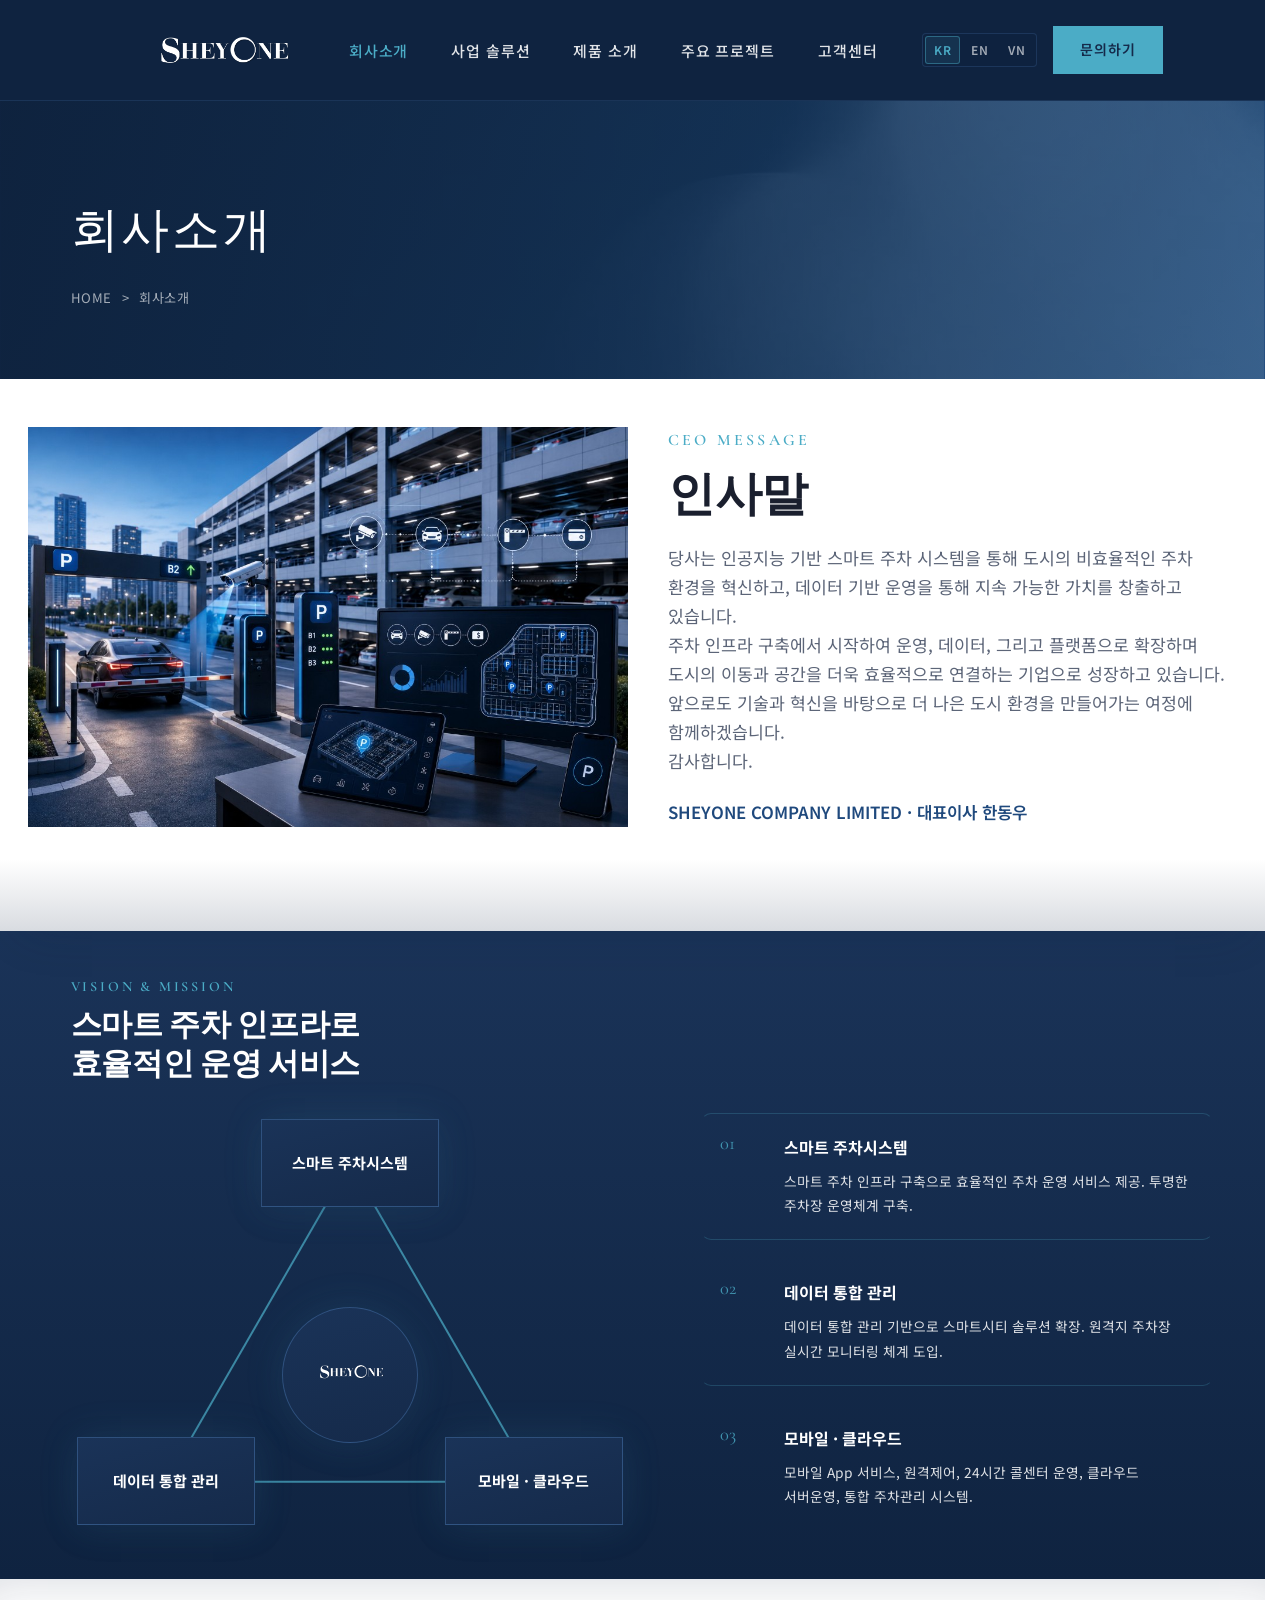
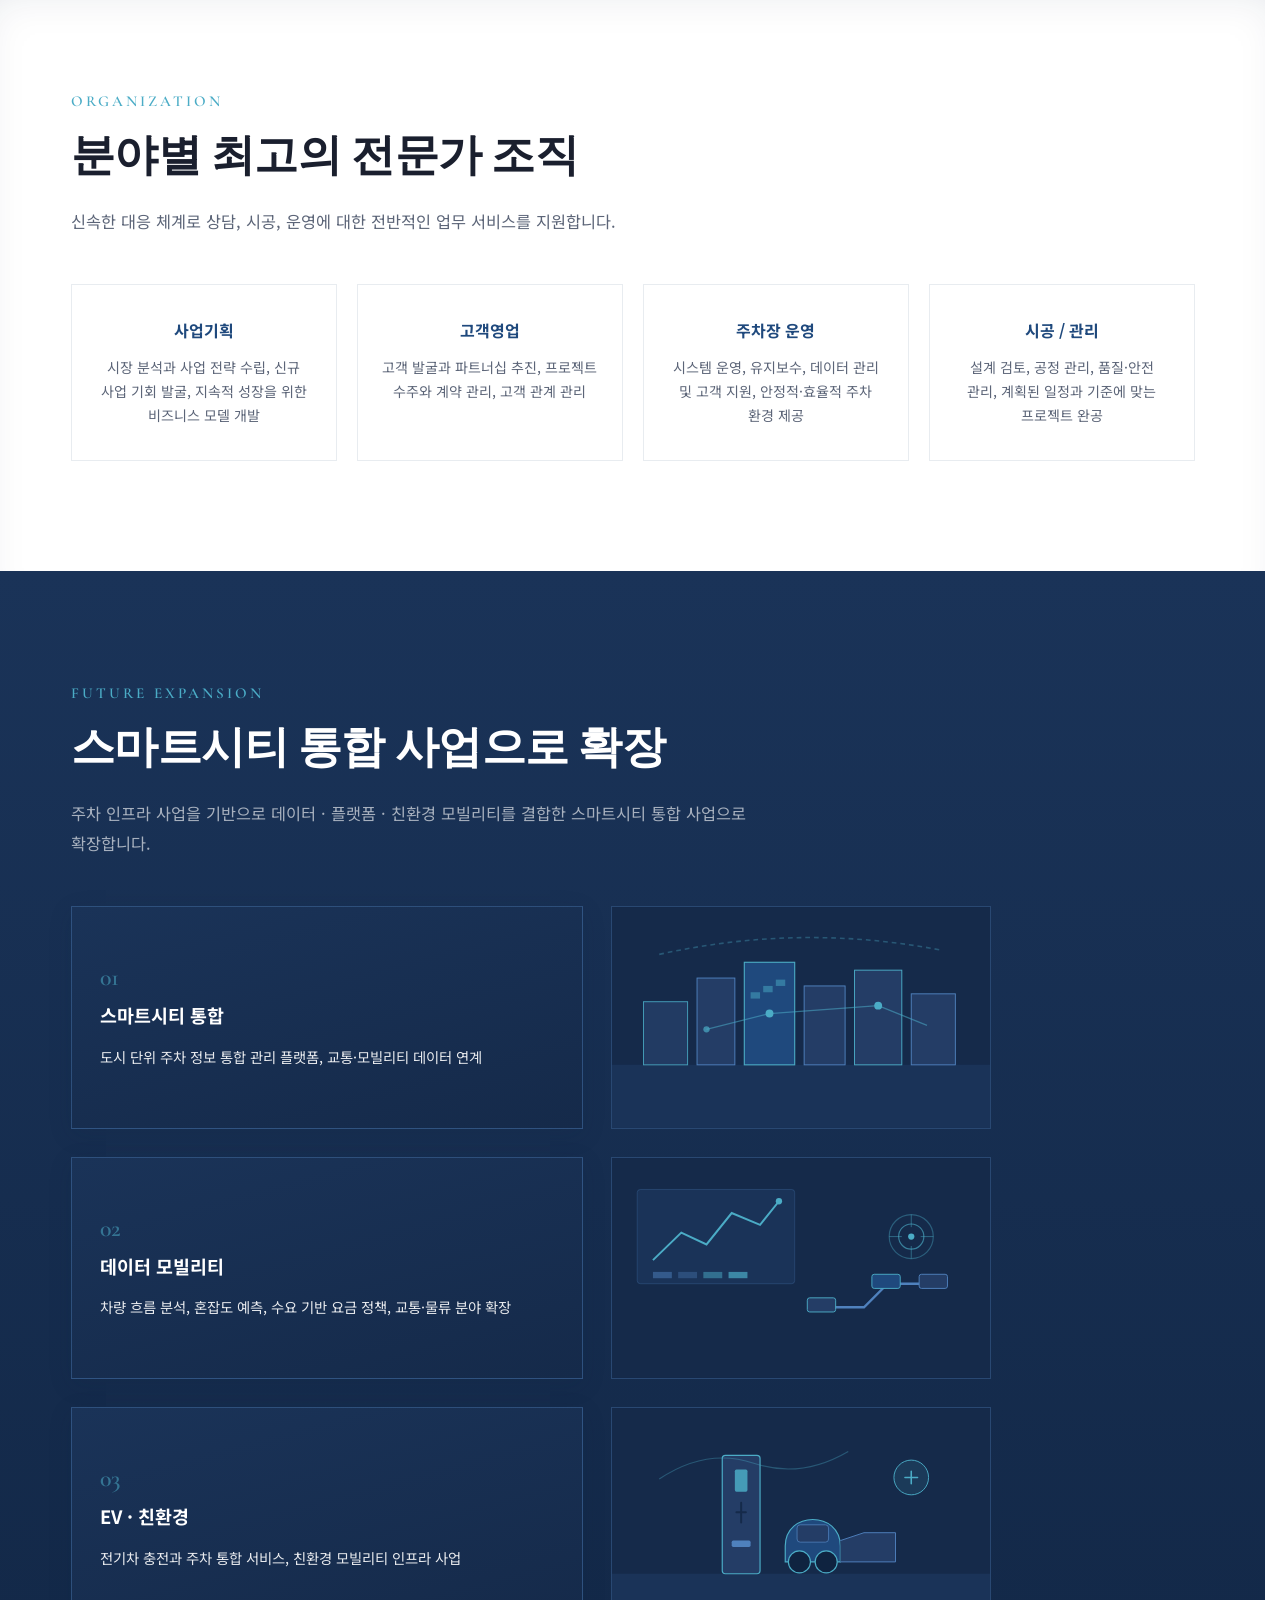
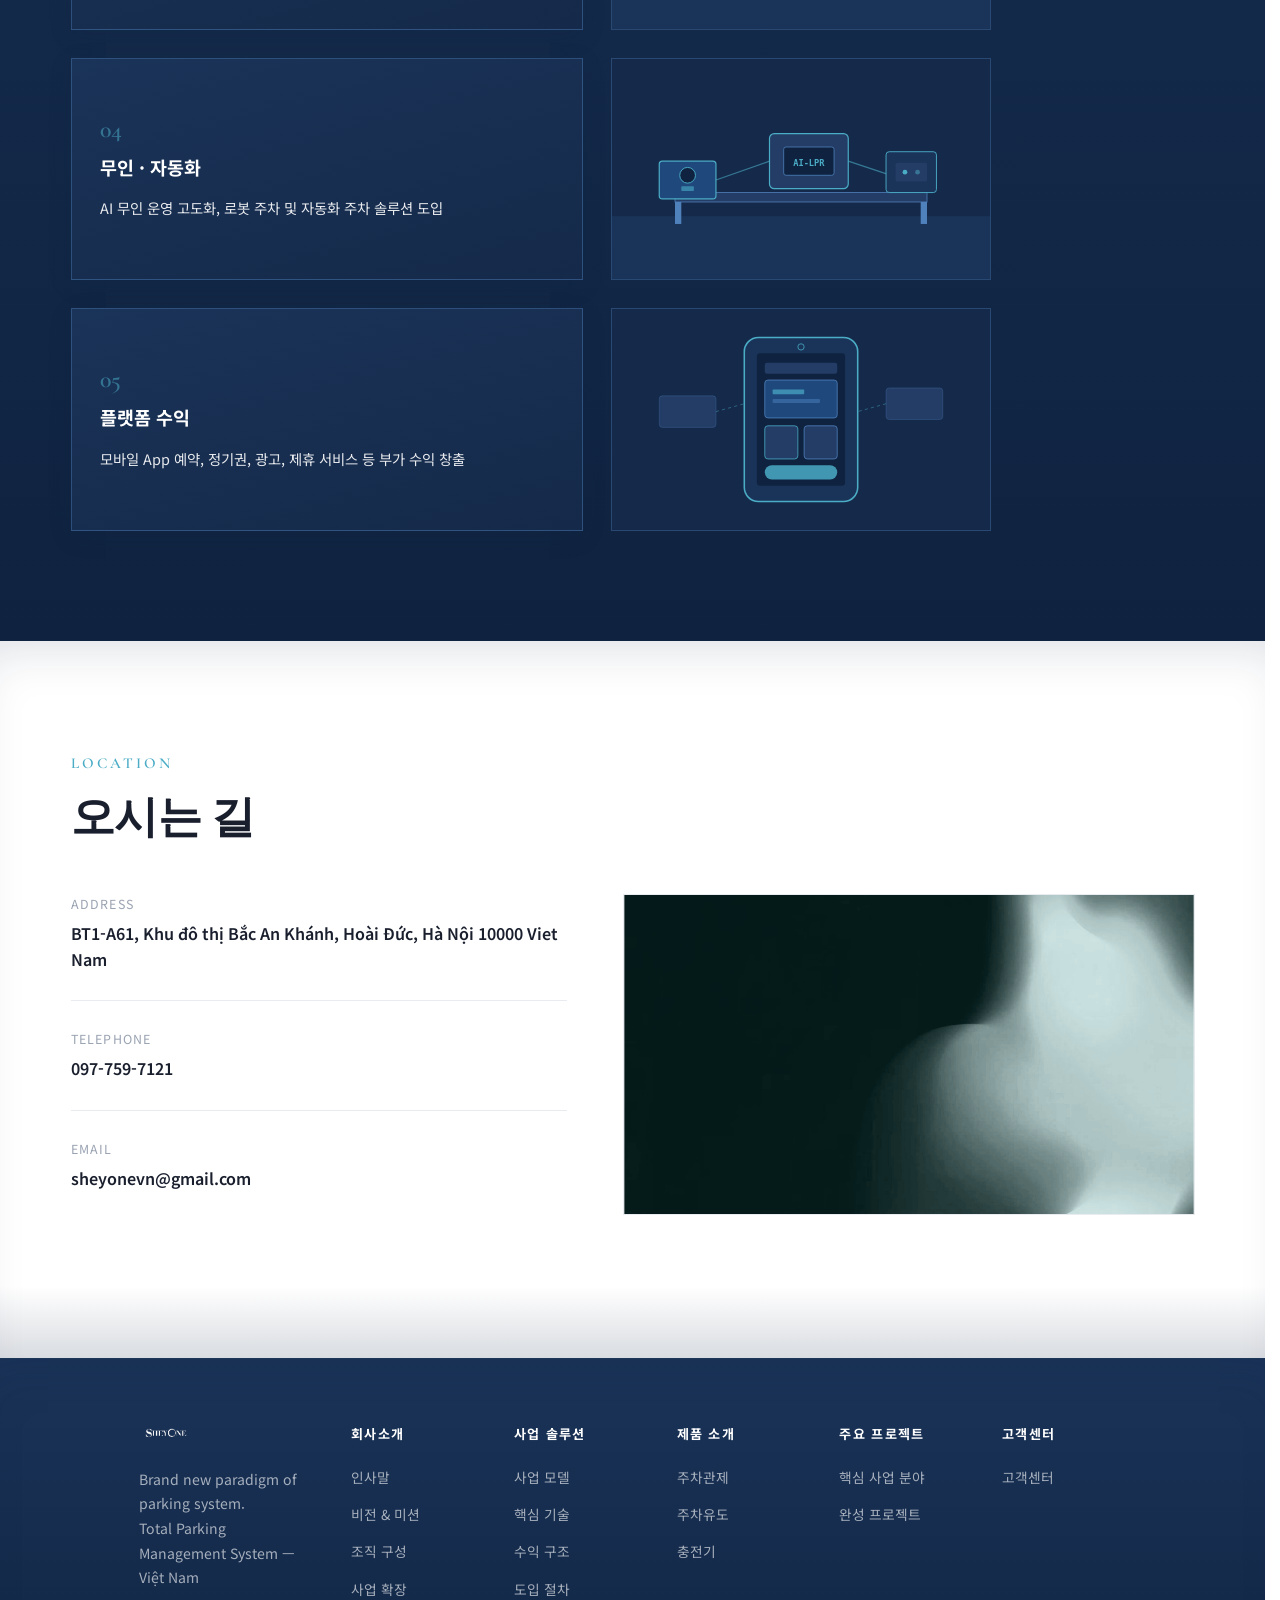
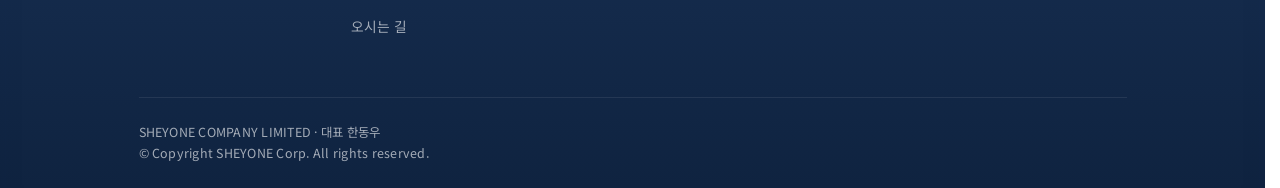
==== about.html @ c0e75ebd "Add products page, vision hover sync, and restore dropdown anchor scrolling. Introduce the products " ====
<!DOCTYPE html>
<html lang="ko">
<head>
  <meta charset="UTF-8">
  <meta name="viewport" content="width=device-width, initial-scale=1.0">
  <title>회사소개 | SHEYONE</title>
  <link href="https://fonts.googleapis.com/css2?family=Cormorant+Garamond:wght@500;600;700&family=Noto+Sans+KR:wght@400;500;600;700&display=swap" rel="stylesheet">
  <link rel="stylesheet" href="css/style.css">
  <link rel="stylesheet" href="css/lang.css">
</head>
<body data-i18n-title="about.title">

  <header class="header">
    <div class="container">
      <a href="test.html" class="logo"><img src="assets/logo.png" alt="SHEYONE"></a>
      <ul class="nav">
        <li>
          <a href="about.html" class="active" data-i18n="nav.about">회사소개</a>
          <div class="dropdown">
            <a href="about.html#ceo" data-i18n="nav.ceoMessage">인사말</a>
            <a href="about.html#vision" data-i18n="nav.vision">비전 &amp; 미션</a>
            <a href="about.html#org" data-i18n="nav.org">조직 구성</a>
            <a href="about.html#future" data-i18n="nav.expansion">사업 확장</a>
            <a href="about.html#location" data-i18n="nav.location">오시는 길</a>
          </div>
        </li>
        <li>
          <a href="solutions.html" data-i18n="nav.solutions">사업 솔루션</a>
          <div class="dropdown">
            <a href="solutions.html#business" data-i18n="nav.businessModel">사업 모델</a>
            <a href="solutions.html#tech" data-i18n="nav.tech">핵심 기술</a>
            <a href="solutions.html#revenue" data-i18n="nav.revenue">수익 구조</a>
            <a href="solutions.html#process" data-i18n="nav.process">도입 절차</a>
          </div>
        </li>
        <li>
          <a href="products.html" data-i18n="nav.products">제품 소개</a>
          <div class="dropdown">
            <a href="products.html#control" data-i18n="nav.prodControl">주차관제</a>
            <a href="products.html#guidance" data-i18n="nav.prodGuidance">주차유도</a>
            <a href="products.html#charger" data-i18n="nav.prodCharger">충전기</a>
          </div>
        </li>
        <li>
          <a href="projects.html" data-i18n="nav.projects">주요 프로젝트</a>
          <div class="dropdown">
            <a href="projects.html#major" data-i18n="nav.projMajor">핵심 사업 분야</a>
            <a href="projects.html#completed" data-i18n="nav.projCompleted">완성 프로젝트</a>
          </div>
        </li>
        <li><a href="contact.html" data-i18n="nav.contact">고객센터</a></li>
      </ul>
      <div class="header-cta">
        <div class="lang-switch" aria-label="Language">
          <a href="#" class="lang-btn" data-lang="ko">KR</a>
          <a href="#" class="lang-btn" data-lang="en">EN</a>
          <a href="#" class="lang-btn" data-lang="vi">VN</a>
        </div>
        <a href="contact.html" class="btn btn-primary" data-i18n="btn.contact">Contact</a>
        <button class="mobile-toggle" aria-label="메뉴" data-i18n-label="btn.menu"><span></span><span></span><span></span></button>
      </div>
    </div>
  </header>

  <div class="page-header">
    <div class="container">
      <h1 data-i18n="about.breadcrumb">회사소개</h1>
      <div class="breadcrumb"><a href="test.html" data-i18n="breadcrumb.home">HOME</a> &gt; <span data-i18n="about.breadcrumb">회사소개</span></div>
    </div>
  </div>

  <section class="section section-stripe-light" id="ceo">
    <div class="container about-split">
      <div class="about-image"><img src="assets/about.jpg" alt="SHEYONE" width="1024" height="682"></div>
      <div class="ceo-message-text">
        <div class="ceo-message-head">
          <div class="section-label">CEO Message</div>
          <h2 class="section-title" data-i18n="about.ceo.heading">인사말</h2>
        </div>
        <div class="ceo-message-desc">
          <div class="ceo-message-paragraphs">
            <p data-i18n="about.ceo.p1">당사는 인공지능 기반 스마트 주차 시스템을 통해 도시의 비효율적인 주차 환경을 혁신하고, 데이터 기반 운영을 통해 지속 가능한 가치를 창출하고 있습니다.</p>
            <p data-i18n="about.ceo.p2">주차 인프라 구축에서 시작하여 운영, 데이터, 그리고 플랫폼으로 확장하며 도시의 이동과 공간을 더욱 효율적으로 연결하는 기업으로 성장하고 있습니다.</p>
            <p data-i18n="about.ceo.p3">앞으로도 기술과 혁신을 바탕으로 더 나은 도시 환경을 만들어가는 여정에 함께하겠습니다.</p>
            <p data-i18n="about.ceo.p4">감사합니다.</p>
          </div>
        </div>
        <p class="ceo-message-sign" data-i18n="about.ceo.sign">SHEYONE COMPANY LIMITED · 대표이사 한동우</p>
      </div>
    </div>
  </section>

  <section class="section section-stripe-dark" id="vision">
    <div class="container">
      <div class="section-label">Vision &amp; Mission</div>
      <h2 class="section-title" data-i18n-html="about.vision.title">스마트 주차 인프라로<br>효율적인 운영 서비스</h2>
      <div class="vision-content">
        <div class="vision-triangle">
          <div class="vision-triangle-grid">
            <svg class="vision-triangle-lines" aria-hidden="true">
              <g class="vision-triangle-lines-group"></g>
            </svg>
            <div class="dark-card vision-box vision-box--top" data-vision-for="top">
              <h3 data-i18n="about.vision.c1t">스마트 주차시스템</h3>
            </div>
            <div class="dark-card vision-box vision-box--left" data-vision-for="left">
              <h3 data-i18n="about.vision.c2t">데이터 통합 관리</h3>
            </div>
            <div class="dark-card vision-box vision-box--right" data-vision-for="right">
              <h3 data-i18n="about.vision.c3t">모바일 · 클라우드</h3>
            </div>
            <div class="dark-card vision-logo">
              <img src="assets/logo.png" alt="SHEYONE">
            </div>
            <span class="vision-line-static vision-line-static--left" aria-hidden="true"></span>
            <span class="vision-line-static vision-line-static--right" aria-hidden="true"></span>
            <span class="vision-line-static vision-line-static--base" aria-hidden="true"></span>
          </div>
        </div>
        <div class="vision-details" aria-label="Vision and Mission details">
          <article class="vision-detail" data-vision-for="top">
            <span class="vision-detail-num">01</span>
            <div>
              <h3 data-i18n="about.vision.c1t">스마트 주차시스템</h3>
              <p data-i18n="about.vision.c1p">스마트 주차 인프라 구축으로 효율적인 주차 운영 서비스 제공. 투명한 주차장 운영체계 구축.</p>
            </div>
          </article>
          <article class="vision-detail" data-vision-for="left">
            <span class="vision-detail-num">02</span>
            <div>
              <h3 data-i18n="about.vision.c2t">데이터 통합 관리</h3>
              <p data-i18n="about.vision.c2p">데이터 통합 관리 기반으로 스마트시티 솔루션 확장. 원격지 주차장 실시간 모니터링 체계 도입.</p>
            </div>
          </article>
          <article class="vision-detail" data-vision-for="right">
            <span class="vision-detail-num">03</span>
            <div>
              <h3 data-i18n="about.vision.c3t">모바일 · 클라우드</h3>
              <p data-i18n="about.vision.c3p">모바일 App 서비스, 원격제어, 24시간 콜센터 운영, 클라우드 서버운영, 통합 주차관리 시스템.</p>
            </div>
          </article>
        </div>
      </div>
    </div>
  </section>

  <section class="section section-stripe-light" id="org">
    <div class="container">
      <div class="section-label">Organization</div>
      <h2 class="section-title" data-i18n="about.org.title">분야별 최고의 전문가 조직</h2>
      <p class="section-desc" data-i18n="about.org.desc">신속한 대응 체계로 상담, 시공, 운영에 대한 전반적인 업무 서비스를 지원합니다.</p>
      <div class="org-grid">
        <div class="org-card"><h4 data-i18n="about.org.c1t">사업기획</h4><p data-i18n="about.org.c1p">시장 분석과 사업 전략 수립, 신규 사업 기회 발굴, 지속적 성장을 위한 비즈니스 모델 개발</p></div>
        <div class="org-card"><h4 data-i18n="about.org.c2t">고객영업</h4><p data-i18n="about.org.c2p">고객 발굴과 파트너십 추진, 프로젝트 수주와 계약 관리, 고객 관계 관리</p></div>
        <div class="org-card"><h4 data-i18n="about.org.c3t">주차장 운영</h4><p data-i18n="about.org.c3p">시스템 운영, 유지보수, 데이터 관리 및 고객 지원, 안정적·효율적 주차 환경 제공</p></div>
        <div class="org-card"><h4 data-i18n="about.org.c4t">시공 / 관리</h4><p data-i18n="about.org.c4p">설계 검토, 공정 관리, 품질·안전 관리, 계획된 일정과 기준에 맞는 프로젝트 완공</p></div>
      </div>
    </div>
  </section>

  <section class="section section-stripe-dark" id="future">
    <div class="container">
      <div class="section-label">Future Expansion</div>
      <h2 class="section-title" data-i18n="about.future.title">스마트시티 통합 사업으로 확장</h2>
      <p class="section-desc" data-i18n="about.future.desc">주차 인프라 사업을 기반으로 데이터 · 플랫폼 · 친환경 모빌리티를 결합한 스마트시티 통합 사업으로 확장합니다.</p>
      <div class="future-stack">
        <article class="future-item">
          <figure class="future-item-media">
            <img src="assets/future/smart-city.svg" alt="" width="480" height="280" loading="lazy">
          </figure>
          <div class="future-item-body dark-card">
            <span class="future-item-num">01</span>
            <h3 data-i18n="about.future.c1t">스마트시티 통합</h3>
            <p data-i18n="about.future.c1p">도시 단위 주차 정보 통합 관리 플랫폼, 교통·모빌리티 데이터 연계</p>
          </div>
        </article>
        <article class="future-item">
          <figure class="future-item-media">
            <img src="assets/future/data-mobility.svg" alt="" width="480" height="280" loading="lazy">
          </figure>
          <div class="future-item-body dark-card">
            <span class="future-item-num">02</span>
            <h3 data-i18n="about.future.c2t">데이터 모빌리티</h3>
            <p data-i18n="about.future.c2p">차량 흐름 분석, 혼잡도 예측, 수요 기반 요금 정책, 교통·물류 분야 확장</p>
          </div>
        </article>
        <article class="future-item">
          <figure class="future-item-media">
            <img src="assets/future/ev-green.svg" alt="" width="480" height="280" loading="lazy">
          </figure>
          <div class="future-item-body dark-card">
            <span class="future-item-num">03</span>
            <h3 data-i18n="about.future.c3t">EV · 친환경</h3>
            <p data-i18n="about.future.c3p">전기차 충전과 주차 통합 서비스, 친환경 모빌리티 인프라 사업</p>
          </div>
        </article>
        <article class="future-item">
          <figure class="future-item-media">
            <img src="assets/future/automation.svg" alt="" width="480" height="280" loading="lazy">
          </figure>
          <div class="future-item-body dark-card">
            <span class="future-item-num">04</span>
            <h3 data-i18n="about.future.c4t">무인 · 자동화</h3>
            <p data-i18n="about.future.c4p">AI 무인 운영 고도화, 로봇 주차 및 자동화 주차 솔루션 도입</p>
          </div>
        </article>
        <article class="future-item">
          <figure class="future-item-media">
            <img src="assets/future/platform.svg" alt="" width="480" height="280" loading="lazy">
          </figure>
          <div class="future-item-body dark-card">
            <span class="future-item-num">05</span>
            <h3 data-i18n="about.future.c5t">플랫폼 수익</h3>
            <p data-i18n="about.future.c5p">모바일 App 예약, 정기권, 광고, 제휴 서비스 등 부가 수익 창출</p>
          </div>
        </article>
      </div>
    </div>
  </section>

  <section class="section section-stripe-light" id="location">
    <div class="container">
      <div class="section-label">Location</div>
      <h2 class="section-title" data-i18n="about.loc.title">오시는 길</h2>
      <div class="contact-grid">
        <div>
          <div class="info-item"><div><div class="label" data-i18n="label.address">Address</div><div class="value">BT1-A61, Khu đô thị Bắc An Khánh, Hoài Đức, Hà Nội 10000 Viet Nam</div></div></div>
          <div class="info-item"><div><div class="label" data-i18n="label.telephone">Telephone</div><div class="value">097-759-7121</div></div></div>
          <div class="info-item"><div><div class="label" data-i18n="label.email">Email</div><div class="value">sheyonevn@gmail.com</div></div></div>
        </div>
        <div class="about-image" style="aspect-ratio:16/9;"><img src="assets/gradient.png" alt="SHEYONE"></div>
      </div>
    </div>
  </section>

  <footer class="footer">
    <div class="container">
      <div class="footer-grid">
        <div class="footer-brand">
          <img src="assets/logo.png" alt="SHEYONE">
          <p data-i18n-html="footer.tagline">Brand new paradigm of parking system.<br>Total Parking Management System — Việt Nam</p>
        </div>
        <div>
          <h4 data-i18n="nav.about">회사소개</h4>
          <ul class="footer-links">
            <li><a href="about.html#ceo" data-i18n="nav.ceoMessage">인사말</a></li>
            <li><a href="about.html#vision" data-i18n="nav.vision">비전 &amp; 미션</a></li>
            <li><a href="about.html#org" data-i18n="nav.org">조직 구성</a></li>
            <li><a href="about.html#future" data-i18n="nav.expansion">사업 확장</a></li>
            <li><a href="about.html#location" data-i18n="nav.location">오시는 길</a></li>
          </ul>
        </div>
        <div>
          <h4 data-i18n="nav.solutions">사업 솔루션</h4>
          <ul class="footer-links">
            <li><a href="solutions.html#business" data-i18n="nav.businessModel">사업 모델</a></li>
            <li><a href="solutions.html#tech" data-i18n="nav.tech">핵심 기술</a></li>
            <li><a href="solutions.html#revenue" data-i18n="nav.revenue">수익 구조</a></li>
            <li><a href="solutions.html#process" data-i18n="nav.process">도입 절차</a></li>
          </ul>
        </div>
        <div>
          <h4 data-i18n="nav.products">제품 소개</h4>
          <ul class="footer-links">
            <li><a href="products.html#control" data-i18n="nav.prodControl">주차관제</a></li>
            <li><a href="products.html#guidance" data-i18n="nav.prodGuidance">주차유도</a></li>
            <li><a href="products.html#charger" data-i18n="nav.prodCharger">충전기</a></li>
          </ul>
        </div>
        <div>
          <h4 data-i18n="nav.projects">주요 프로젝트</h4>
          <ul class="footer-links">
            <li><a href="projects.html#major" data-i18n="nav.projMajor">핵심 사업 분야</a></li>
            <li><a href="projects.html#completed" data-i18n="nav.projCompleted">완성 프로젝트</a></li>
          </ul>
        </div>
        <div>
          <h4 data-i18n="nav.contact">고객센터</h4>
          <ul class="footer-links">
            <li><a href="contact.html" data-i18n="nav.contact">고객센터</a></li>
          </ul>
        </div>
      </div>
      <div class="footer-bottom">
        <p data-i18n="footer.copyFull">SHEYONE COMPANY LIMITED · 대표 한동우</p>
        <p data-i18n="footer.copy">© Copyright SHEYONE Corp. All rights reserved.</p>
      </div>
    </div>
  </footer>
  <script src="js/i18n.js"></script>
  <script src="js/lang.js"></script>
  <script src="js/main.js"></script>
</body>
</html>
---- css/style.css ----
/* ===== SHEYONE Brand System ===== */
*, *::before, *::after { box-sizing: border-box; margin: 0; padding: 0; }

:root {
  --black: #0f2340;
  --dark: #1a3358;
  --dark-elevated: #243d66;
  --primary: #1F497D;
  --primary-light: #4F81BD;
  --primary-deep: #152a4a;
  --accent: #4BACC6;
  --accent-teal: #3a9aaa;
  --accent-glow: rgba(75, 172, 198, 0.25);
  --white: #ffffff;
  --gray-100: #f4f6f8;
  --gray-200: #e8ecf0;
  --gray-400: #9aa3b2;
  --gray-600: #5c6578;
  --gray-800: #2a3140;
  --text: #1a1f2e;
  --text-light: rgba(255,255,255,0.88);
  --text-muted: rgba(255,255,255,0.62);
  --shadow: 0 8px 32px rgba(15, 35, 64, 0.2);
  --shadow-lg: 0 20px 60px rgba(15, 35, 64, 0.32);
  --radius: 4px;
  --radius-lg: 8px;
  --transition: 0.35s cubic-bezier(0.4, 0, 0.2, 1);
  --logo-height: 75px;
  --logo-offset-y: 6px;
  --serif: 'Cormorant Garamond', 'Noto Serif KR', Georgia, serif;
  --sans: 'Noto Sans KR', -apple-system, BlinkMacSystemFont, sans-serif;
}

html {
  scroll-behavior: smooth;
  scroll-padding-top: 100px;
  font-size: 16px;
  scrollbar-gutter: stable;
  hyphens: none;
  word-break: normal;
  overflow-wrap: break-word;
}

html[lang="ko"] {
  word-break: keep-all;
  overflow-wrap: normal;
}

html[lang="ko"] :where([lang="en"], [lang="en-US"]) {
  word-break: normal;
  overflow-wrap: normal;
  font-variant-east-asian: normal;
}

body {
  font-family: var(--sans);
  color: var(--text);
  line-height: 1.7;
  overflow-x: hidden;
  background: var(--white);
}

a { text-decoration: none; color: inherit; transition: color var(--transition), opacity var(--transition); }
ul { list-style: none; }
img { max-width: 100%; display: block; }

.container { max-width: 1180px; margin: 0 auto; padding: 0 28px; }

.section { padding: 110px 0; }
.section-dark { background: linear-gradient(180deg, var(--dark) 0%, var(--black) 100%); color: var(--white); }
.section-light { background: var(--gray-100); }

.section-stripe-light {
  background: var(--white);
  color: var(--text);
}

.section-stripe-dark {
  background: linear-gradient(180deg, var(--dark) 0%, var(--black) 100%);
  color: var(--white);
}

.section-stripe-dark .section-title { color: var(--white); }
.section-stripe-dark .section-desc { color: var(--text-muted); }

.section-stripe-dark .org-card {
  background: rgba(36, 61, 102, 0.55);
  border-color: rgba(79, 129, 189, 0.22);
}
.section-stripe-dark .org-card h4 { color: var(--accent); }
.section-stripe-dark .org-card p { color: var(--text-muted); }

.section-stripe-dark .info-item { border-bottom-color: rgba(255, 255, 255, 0.12); }
.section-stripe-dark .info-item .label { color: var(--accent); }
.section-stripe-dark .info-item .value { color: var(--text-light); }
.section-stripe-dark .about-image { border-color: rgba(79, 129, 189, 0.22); }

.section-stripe-dark .solution-row {
  border-top-color: rgba(255, 255, 255, 0.12);
  border-bottom-color: rgba(255, 255, 255, 0.12);
}
.section-stripe-dark .solution-row h3 { color: var(--white); }
.section-stripe-dark .solution-row p { color: var(--text-muted); }

.section-stripe-dark .tech-table td {
  color: var(--text-light);
  border-bottom-color: rgba(255, 255, 255, 0.12);
  background: transparent;
}
.section-stripe-dark .tech-table tr:nth-child(even) td {
  background: rgba(255, 255, 255, 0.04);
}

.section-stripe-dark .project-card {
  background: rgba(36, 61, 102, 0.55);
  border-color: rgba(79, 129, 189, 0.22);
}
.section-stripe-dark .project-card h3 { color: var(--white); }
.section-stripe-dark .project-card p,
.section-stripe-dark .project-card li { color: var(--text-muted); }

.section-label {
  font-family: var(--serif);
  font-size: 0.95rem;
  font-weight: 600;
  letter-spacing: 0.2em;
  text-transform: uppercase;
  color: var(--accent);
  margin-bottom: 14px;
}

.section-title {
  font-family: var(--serif);
  font-size: clamp(2rem, 4.5vw, 2.75rem);
  font-weight: 600;
  line-height: 1.25;
  margin-bottom: 22px;
  letter-spacing: -0.01em;
}

.section-dark .section-title { color: var(--white); }

.section-desc {
  font-size: 1.02rem;
  color: var(--gray-600);
  max-width: 700px;
  line-height: 1.85;
}

.section-dark .section-desc { color: var(--text-muted); }

.brand-serif {
  font-family: var(--serif);
  letter-spacing: 0.08em;
}

.btn {
  display: inline-flex;
  align-items: center;
  gap: 10px;
  padding: 15px 34px;
  border-radius: 0;
  font-size: 0.88rem;
  font-weight: 600;
  letter-spacing: 0.06em;
  text-transform: uppercase;
  border: none;
  cursor: pointer;
  transition: all var(--transition);
}

.btn-primary {
  background: var(--accent);
  color: var(--primary-deep);
}
.btn-primary:hover {
  background: var(--white);
  transform: translateY(-2px);
  box-shadow: var(--shadow);
}

.btn-outline {
  background: transparent;
  color: var(--white);
  border: 1px solid rgba(255,255,255,0.45);
}
.btn-outline:hover {
  background: var(--white);
  color: var(--primary-deep);
  border-color: var(--white);
}

.btn-dark {
  background: var(--primary);
  color: var(--white);
  border: 1px solid var(--primary);
}
.btn-dark:hover {
  background: var(--primary-light);
  border-color: var(--primary-light);
}

/* ===== Header ===== */
.header {
  position: sticky;
  top: 0;
  z-index: 1000;
  height: 101px;
  box-sizing: border-box;
  background: var(--black);
  border-bottom: 1px solid rgba(79, 129, 189, 0.18);
  transform: translateZ(0);
}

.header .container {
  display: flex;
  align-items: center;
  justify-content: space-between;
  width: 80%;
  max-width: 1520px;
  height: 100px;
  min-height: 100px;
  max-height: 100px;
  box-sizing: border-box;
  margin: 0 auto;
  padding: 0 12px;
}

.logo {
  flex-shrink: 0;
  display: flex;
  align-items: center;
  height: 100px;
  line-height: 0;
}

.logo img {
  height: var(--logo-height);
  width: auto;
  transform: translateY(var(--logo-offset-y));
}

.nav {
  flex: 1;
  display: flex;
  gap: clamp(2px, 0.35vw, 8px);
  flex-wrap: nowrap;
  margin: 0 clamp(16px, 2vw, 32px);
  justify-content: center;
  align-items: center;
}

.nav > li {
  position: relative;
  flex: 0 1 auto;
  min-width: 0;
}

.nav > li > a {
  display: inline-flex;
  align-items: center;
  justify-content: center;
  height: 48px;
  min-height: 48px;
  max-height: 48px;
  padding: 0 clamp(17px, 1.5vw, 31px);
  box-sizing: border-box;
  font-size: clamp(15px, 1.08vw, 17px);
  font-weight: 500;
  line-height: 1;
  color: var(--text-light);
  letter-spacing: 0.045em;
  white-space: nowrap;
  text-align: center;
}
.nav > li > a:hover,
.nav > li > a.active { color: var(--accent); }

.dropdown {
  position: absolute;
  top: 100%;
  left: 0;
  min-width: 210px;
  background: var(--dark-elevated);
  border: 1px solid rgba(255,255,255,0.08);
  padding: 10px;
  opacity: 0;
  visibility: hidden;
  pointer-events: none;
  transform: translateY(6px);
  transition: opacity var(--transition), transform var(--transition), visibility var(--transition);
}
.nav > li:hover .dropdown {
  opacity: 1;
  visibility: visible;
  pointer-events: auto;
  transform: translateY(0);
}
.dropdown a {
  display: block;
  padding: 12px 17px;
  font-size: 15px;
  color: var(--text-muted);
}
.dropdown a:hover { color: var(--accent); background: rgba(255,255,255,0.04); }

.header-cta {
  display: flex;
  align-items: center;
  gap: clamp(10px, 1.2vw, 18px);
  flex-shrink: 0;
}
.header-cta .phone {
  font-size: clamp(15px, 1.1vw, 17px);
  font-weight: 600;
  color: var(--accent);
  letter-spacing: 0.035em;
  white-space: nowrap;
}

.header-cta .btn {
  height: 48px;
  min-height: 48px;
  max-height: 48px;
  padding: 0 clamp(24px, 2.16vw, 36px);
  font-size: clamp(14px, 1vw, 16px);
  box-sizing: border-box;
}

.header-cta .btn-primary:hover {
  transform: none;
  box-shadow: none;
}

/* Nav optical balance by language length */
html[lang="ko"] .nav > li > a {
  letter-spacing: 0.06em;
}

html[lang="en"] .nav > li > a {
  letter-spacing: 0.032em;
}

html[lang="vi"] .nav > li > a {
  letter-spacing: 0.042em;
}

.mobile-toggle {
  display: none;
  flex-direction: column;
  gap: 5px;
  background: none;
  border: none;
  cursor: pointer;
  padding: 8px;
}
.mobile-toggle span {
  display: block;
  width: 22px;
  height: 1.5px;
  background: var(--white);
}

/* ===== Hero ===== */
.hero {
  position: relative;
  min-height: 92vh;
  display: flex;
  align-items: center;
  background: linear-gradient(135deg, var(--black) 0%, var(--dark) 55%, var(--primary) 100%);
  overflow: hidden;
}

.hero-bg {
  position: absolute;
  inset: 0;
  background: url('../assets/hero-bg.png') center/cover no-repeat;
  opacity: 0.45;
}

.hero-overlay {
  position: absolute;
  inset: 0;
  background:
    linear-gradient(105deg, rgba(15,35,64,0.88) 0%, rgba(26,51,88,0.72) 45%, rgba(31,73,125,0.35) 100%),
    linear-gradient(to top, rgba(15,35,64,0.95) 0%, transparent 35%);
}

.hero .container {
  position: relative;
  z-index: 1;
  max-width: 900px;
}

.hero-tag {
  display: inline-block;
  font-size: 0.78rem;
  letter-spacing: 0.25em;
  text-transform: uppercase;
  color: var(--accent);
  margin-bottom: 28px;
  padding-bottom: 12px;
  border-bottom: 1px solid rgba(75,172,198,0.35);
}

.hero h1 {
  font-family: var(--serif);
  font-size: clamp(2.8rem, 7vw, 4.5rem);
  font-weight: 500;
  line-height: 1.1;
  color: var(--white);
  margin-bottom: 12px;
  letter-spacing: 0.06em;
}

.hero h1 .sub {
  display: block;
  font-size: clamp(14px, 2.5vw, 18px);
  font-family: 'Noto Sans KR', sans-serif;
  font-weight: 400;
  letter-spacing: 0.04em;
  line-height: 1.45;
  color: var(--text-muted);
  margin-top: 18px;
}

.hero p {
  font-size: 1.05rem;
  color: var(--text-light);
  line-height: 1.9;
  margin: 32px 0 44px;
  max-width: 580px;
}

.hero-buttons { display: flex; gap: 14px; flex-wrap: wrap; }

.scroll-indicator {
  position: absolute;
  bottom: 36px;
  left: 50%;
  transform: translateX(-50%);
  color: var(--text-muted);
  display: flex;
  align-items: center;
  justify-content: center;
  pointer-events: none;
}

.scroll-indicator__arrow {
  width: 28px;
  height: 28px;
  animation: scrollArrowBounce 2s ease-in-out infinite;
}

@keyframes scrollArrowBounce {
  0%, 100% { transform: translateY(0); opacity: 0.5; }
  50% { transform: translateY(7px); opacity: 1; }
}

/* ===== Stats ===== */
.stats-bar {
  background: var(--dark);
  padding: 56px 0 88px;
}

.stats-bar .container {
  display: grid;
  grid-template-columns: repeat(4, 1fr);
  gap: 16px;
  background: transparent;
  border: none;
  border-radius: 0;
  box-shadow: none;
  padding: 0;
}

.stat-item {
  background: rgba(36, 61, 102, 0.72);
  border: 1px solid rgba(79, 129, 189, 0.38);
  border-radius: var(--radius-lg);
  box-shadow: 0 8px 28px rgba(0, 0, 0, 0.14);
  padding: 44px 24px;
  text-align: center;
}

.stat-item .number {
  font-family: var(--serif);
  font-size: 2.6rem;
  font-weight: 600;
  color: var(--accent);
  line-height: 1;
}

.stat-item .label {
  font-size: 0.82rem;
  color: var(--text-muted);
  margin-top: 10px;
  letter-spacing: 0.03em;
  line-height: 1.5;
}

/* ===== Cards Grid ===== */
.cards-grid {
  display: grid;
  grid-template-columns: repeat(3, 1fr);
  gap: 20px;
  background: transparent;
  margin-top: 52px;
}

.card {
  background: linear-gradient(180deg, var(--white) 0%, #fafbfc 100%);
  padding: 40px 32px;
  transition: all var(--transition);
  box-shadow:
    0 1px 2px rgba(15, 35, 64, 0.05),
    0 8px 28px rgba(15, 35, 64, 0.08);
}

.card:hover {
  background: linear-gradient(180deg, var(--white) 0%, #f6f8fa 100%);
  box-shadow:
    0 2px 6px rgba(15, 35, 64, 0.07),
    0 14px 36px rgba(15, 35, 64, 0.11);
  transform: translateY(-3px);
}

.card-num {
  font-family: var(--serif);
  font-size: 2rem;
  color: var(--accent);
  opacity: 0.6;
  margin-bottom: 16px;
}

.card h3 {
  font-size: 1.15rem;
  font-weight: 700;
  margin-bottom: 14px;
  color: var(--text);
}

.card p {
  font-size: 0.92rem;
  color: var(--gray-600);
  line-height: 1.8;
}

.card .link {
  display: inline-block;
  margin-top: 18px;
  font-size: 0.82rem;
  font-weight: 600;
  letter-spacing: 0.06em;
  text-transform: uppercase;
  color: var(--primary);
}
.card .link:hover { color: var(--accent-teal); }

/* Dark cards */
.cards-grid-dark {
  display: grid;
  grid-template-columns: repeat(3, 1fr);
  gap: 20px;
  margin-top: 52px;
}

.dark-card {
  background: rgba(36, 61, 102, 0.55);
  border: 1px solid rgba(79, 129, 189, 0.22);
  padding: 36px 28px;
  transition: all var(--transition);
}
.dark-card:hover {
  border-color: var(--accent);
  transform: translateY(-4px);
  background: rgba(36, 61, 102, 0.75);
}
.dark-card h3 { font-size: 1.05rem; margin-bottom: 12px; color: var(--white); }
.dark-card p { font-size: 0.9rem; color: var(--text-muted); line-height: 1.75; }

#vision .dark-card,
#future .dark-card,
#revenue .dark-card,
#control .dark-card,
#charger .dark-card {
  background: linear-gradient(165deg, var(--dark) 0%, var(--primary-deep) 100%);
  border: 1px solid rgba(79, 129, 189, 0.42);
  box-shadow: 0 6px 22px rgba(15, 35, 64, 0.14);
}

#vision .dark-card h3,
#future .dark-card h3,
#revenue .dark-card h3,
#control .dark-card h3,
#charger .dark-card h3 {
  color: var(--white);
}

#vision .dark-card p,
#future .dark-card p,
#revenue .dark-card p,
#control .dark-card p,
#charger .dark-card p {
  color: rgba(255, 255, 255, 0.9);
}

#vision .dark-card:hover,
#future .dark-card:hover,
#revenue .dark-card:hover,
#control .dark-card:hover,
#charger .dark-card:hover {
  background: linear-gradient(165deg, var(--primary-deep) 0%, var(--black) 100%);
  border-color: var(--accent);
  box-shadow: 0 14px 36px rgba(15, 35, 64, 0.24);
  transform: translateY(-4px);
}

/* Future expansion — vertical stack */
#future .future-stack {
  display: flex;
  flex-direction: column;
  gap: 28px;
  margin-top: 48px;
  max-width: 920px;
}

#future .future-item {
  display: grid;
  grid-template-columns: minmax(0, 1fr) minmax(240px, 380px);
  gap: 28px;
  align-items: stretch;
}

#future .future-item-body {
  order: 1;
}

#future .future-item-media {
  order: 2;
}

#future .future-item-media {
  margin: 0;
  overflow: hidden;
  border: 1px solid rgba(79, 129, 189, 0.35);
  line-height: 0;
  background: var(--primary-deep);
}

#future .future-item-media img {
  display: block;
  width: 100%;
  height: 100%;
  min-height: 200px;
  object-fit: cover;
}

#future .future-item-body {
  display: flex;
  flex-direction: column;
  justify-content: center;
  padding: 32px 28px;
}

#future .future-item-num {
  font-family: var(--serif);
  font-size: 1.5rem;
  font-weight: 600;
  color: var(--accent);
  opacity: 0.55;
  margin-bottom: 10px;
  line-height: 1;
}

#future .future-item-body h3 {
  font-size: 1.15rem;
  margin-bottom: 12px;
}

#future .future-item-body p {
  margin: 0;
}

@media (max-width: 768px) {
  #future .future-item {
    grid-template-columns: 1fr;
    gap: 0;
  }

  #future .future-item-body {
    order: 2;
  }

  #future .future-item-media {
    order: 1;
  }

  #future .future-item-media img {
    min-height: 180px;
  }

  #future .future-item-body {
    padding: 28px 22px;
  }
}

/* Vision triangle layout */
#vision.section {
  padding: 44px 0 48px;
}

#vision .section-label {
  margin-bottom: 8px;
  font-size: 0.88rem;
}

#vision .section-title {
  font-size: clamp(1.55rem, 2.6vw, 1.95rem);
  line-height: 1.22;
  margin-bottom: 0;
}

#vision .vision-content {
  display: grid;
  grid-template-columns: minmax(560px, 600px) minmax(0, 1fr);
  gap: 48px;
  align-items: center;
  margin-top: 30px;
}

#vision .vision-triangle {
  position: relative;
  max-width: 600px;
  margin-left: 0;
  margin-right: auto;
  padding: 0;
}

#vision .vision-triangle-lines {
  position: absolute;
  inset: 0;
  width: 100%;
  height: 100%;
  pointer-events: none;
  z-index: 1;
  overflow: visible;
}

#vision .vision-line {
  stroke: rgba(75, 172, 198, 0.72);
  stroke-width: 2;
  stroke-linecap: butt;
}

#vision .vision-triangle-grid {
  --triangle-box-w: 178px;
  --triangle-box-h: 88px;
  --triangle-half-box-w: 89px;
  --triangle-half-box-h: 44px;
  --triangle-side: 380px;
  --triangle-half-side: 190px;
  --triangle-height: 329.09px;
  --triangle-third-height: 109.7px;
  position: relative;
  width: calc(var(--triangle-side) + var(--triangle-box-w));
  max-width: 600px;
  height: calc(var(--triangle-height) + var(--triangle-box-h));
  margin: 0 auto 0 0;
  min-height: 0;
}

#vision .vision-box,
#vision .vision-logo {
  background: linear-gradient(165deg, var(--dark) 0%, var(--primary-deep) 100%);
  border: 1px solid rgba(79, 129, 189, 0.42);
  box-shadow:
    0 8px 28px rgba(15, 35, 64, 0.18),
    0 0 40px rgba(75, 172, 198, 0.14);
  transition: all var(--transition);
  box-sizing: border-box;
}

#vision .vision-box {
  position: absolute;
  z-index: 2;
  width: var(--triangle-box-w);
  height: var(--triangle-box-h);
  padding: 16px 14px;
  display: flex;
  flex-direction: column;
  justify-content: center;
  align-items: center;
  text-align: center;
}

#vision .vision-box--top {
  left: calc(var(--triangle-half-box-w) + var(--triangle-half-side));
  top: var(--triangle-half-box-h);
  transform: translate(-50%, -50%);
}

#vision .vision-box--left {
  left: var(--triangle-half-box-w);
  top: calc(var(--triangle-half-box-h) + var(--triangle-height));
  transform: translate(-50%, -50%);
}

#vision .vision-box--right {
  left: calc(var(--triangle-half-box-w) + var(--triangle-side));
  top: calc(var(--triangle-half-box-h) + var(--triangle-height));
  transform: translate(-50%, -50%);
}

#vision .vision-box.is-placed {
  transform: translate(-50%, -50%);
}

#vision .vision-box.is-placed:hover {
  transform: translate(-50%, calc(-50% - 4px));
}

#vision .vision-box h3 {
  font-size: 0.94rem;
  margin-bottom: 0;
}

#vision .vision-box p {
  font-size: 0.78rem;
  line-height: 1.55;
}

#vision .vision-box:hover,
#vision .vision-logo:hover {
  background: linear-gradient(165deg, var(--primary-deep) 0%, var(--black) 100%);
  border-color: var(--accent);
  box-shadow:
    0 14px 36px rgba(15, 35, 64, 0.24),
    0 0 48px rgba(75, 172, 198, 0.2);
}

#vision .vision-logo {
  position: absolute;
  z-index: 2;
  width: 136px;
  height: 136px;
  padding: 26px;
  border-radius: 50%;
  display: flex;
  align-items: center;
  justify-content: center;
  pointer-events: auto;
  overflow: hidden;
  left: calc(var(--triangle-half-box-w) + var(--triangle-half-side));
  top: calc(var(--triangle-half-box-h) + var(--triangle-third-height));
  transform: translate(-50%, -50%);
}

#vision .vision-logo.is-placed {
  transform: translate(-50%, -50%);
}

#vision .vision-logo.is-placed:hover {
  transform: translate(-50%, calc(-50% - 4px));
}

#vision .vision-logo img {
  width: 100%;
  height: 100%;
  object-fit: contain;
}

#vision .vision-line-static {
  position: absolute;
  z-index: 1;
  display: block;
  width: var(--triangle-side);
  height: 2px;
  background: rgba(75, 172, 198, 0.72);
  transform-origin: left center;
  pointer-events: none;
}

#vision .vision-line-static--left {
  left: calc(var(--triangle-half-box-w) + var(--triangle-half-side));
  top: var(--triangle-half-box-h);
  transform: rotate(120deg);
}

#vision .vision-line-static--right {
  left: calc(var(--triangle-half-box-w) + var(--triangle-half-side));
  top: var(--triangle-half-box-h);
  transform: rotate(60deg);
}

#vision .vision-line-static--base {
  left: var(--triangle-half-box-w);
  top: calc(var(--triangle-half-box-h) + var(--triangle-height));
}

#vision .vision-box.is-placed ~ .vision-line-static {
  display: none;
}

#vision .vision-details {
  display: flex;
  flex-direction: column;
  gap: 18px;
  max-width: 540px;
}

#vision .vision-detail {
  display: grid;
  grid-template-columns: 46px minmax(0, 1fr);
  gap: 18px;
  align-items: start;
  padding: 20px 18px 22px;
  margin: 0 -18px;
  border: 1px solid transparent;
  border-radius: 10px;
  transition: transform var(--transition), background var(--transition), border-color var(--transition), box-shadow var(--transition);
}

#vision .vision-detail:not(:last-child) {
  border-bottom: 1px solid rgba(75, 172, 198, 0.24);
}

#vision .vision-detail:first-child {
  border-top: 1px solid rgba(75, 172, 198, 0.24);
}

#vision .vision-content:has(.vision-box--top:hover) .vision-detail[data-vision-for="top"],
#vision .vision-content:has(.vision-box--left:hover) .vision-detail[data-vision-for="left"],
#vision .vision-content:has(.vision-box--right:hover) .vision-detail[data-vision-for="right"],
#vision .vision-content:has(.vision-logo:hover) .vision-detail {
  transform: translateY(-4px);
  background: linear-gradient(165deg, var(--primary-deep) 0%, var(--black) 100%);
  border-color: var(--accent);
  box-shadow:
    0 14px 36px rgba(15, 35, 64, 0.24),
    0 0 48px rgba(75, 172, 198, 0.16);
}

#vision .vision-content:has(.vision-box--top:hover) .vision-detail[data-vision-for="top"] p,
#vision .vision-content:has(.vision-box--left:hover) .vision-detail[data-vision-for="left"] p,
#vision .vision-content:has(.vision-box--right:hover) .vision-detail[data-vision-for="right"] p,
#vision .vision-content:has(.vision-logo:hover) .vision-detail p {
  color: rgba(255, 255, 255, 0.96);
}

#vision .vision-content:has(.vision-box--top:hover) .vision-detail[data-vision-for="top"] .vision-detail-num,
#vision .vision-content:has(.vision-box--left:hover) .vision-detail[data-vision-for="left"] .vision-detail-num,
#vision .vision-content:has(.vision-box--right:hover) .vision-detail[data-vision-for="right"] .vision-detail-num,
#vision .vision-content:has(.vision-logo:hover) .vision-detail .vision-detail-num {
  opacity: 1;
}

#vision .vision-detail-num {
  font-family: var(--serif);
  font-size: 1.15rem;
  line-height: 1;
  color: var(--accent);
  opacity: 0.82;
  transition: opacity var(--transition);
}

#vision .vision-detail > div {
  min-width: 0;
}

#vision .vision-detail h3 {
  color: var(--white);
  font-size: 1rem;
  margin-bottom: 8px;
}

#vision .vision-detail p {
  color: rgba(255, 255, 255, 0.86);
  font-size: 0.86rem;
  line-height: 1.75;
  margin: 0;
  overflow-wrap: anywhere;
  transition: color var(--transition);
}

@media (max-width: 1024px) {
  #vision .vision-content {
    grid-template-columns: minmax(450px, 480px) minmax(0, 1fr);
    gap: 32px;
  }

  #vision .vision-box {
    padding: 14px 12px;
  }

  #vision .vision-triangle-grid {
    --triangle-box-w: 160px;
    --triangle-box-h: 82px;
    --triangle-half-box-w: 80px;
    --triangle-half-box-h: 41px;
    --triangle-side: 320px;
    --triangle-half-side: 160px;
    --triangle-height: 277.13px;
    --triangle-third-height: 92.38px;
  }

  #vision .vision-logo {
    width: 120px;
    height: 120px;
    padding: 24px;
  }
}

@media (max-height: 820px) {
  #vision.section {
    padding: 32px 0 36px;
  }

  #vision .vision-triangle {
    margin-top: 0;
  }

}

@media (max-width: 768px) {
  #vision .vision-content {
    grid-template-columns: 1fr;
    gap: 30px;
    margin-top: 26px;
  }

  #vision .vision-triangle {
    max-width: none;
    margin-right: 0;
  }

  #vision .vision-triangle-grid {
    height: auto !important;
    width: 100% !important;
  }

  #vision .vision-triangle-lines,
  #vision .vision-line-static {
    display: none;
  }

  #vision .vision-triangle-grid {
    height: auto;
    min-height: 0;
    display: flex;
    flex-direction: column;
    gap: 24px;
    align-items: center;
  }

  #vision .vision-box--top { order: 1; }
  #vision .vision-logo { order: 2; }
  #vision .vision-box--left { order: 3; }
  #vision .vision-box--right { order: 4; }

  #vision .vision-box,
  #vision .vision-logo {
    position: static;
    transform: none;
    width: 100%;
    max-width: 440px;
  }

  #vision .vision-box {
    height: auto;
    min-height: 82px;
  }

  #vision .vision-logo {
    width: 144px;
    height: 144px;
    max-width: none;
  }

  #vision .vision-box.is-placed,
  #vision .vision-logo.is-placed {
    transform: none;
  }

  #vision .vision-box.is-placed:hover,
  #vision .vision-logo.is-placed:hover {
    transform: translateY(-4px);
  }
}

/* ===== Tabs ===== */
.tabs { display: flex; gap: 0; margin: 44px 0 0; border-bottom: 1px solid rgba(255,255,255,0.1); flex-wrap: wrap; }
.tab-btn {
  padding: 14px 24px;
  background: none;
  border: none;
  border-bottom: 2px solid transparent;
  font-size: 0.85rem;
  font-weight: 600;
  letter-spacing: 0.04em;
  color: var(--text-muted);
  cursor: pointer;
  transition: all var(--transition);
  margin-bottom: -1px;
}
.tab-btn.active,
.tab-btn:hover { color: var(--accent); border-bottom-color: var(--accent); }

.tab-content { display: none; padding-top: 40px; }
.tab-content.active { display: block; }

.solution-panel {
  display: grid;
  grid-template-columns: 1fr 1fr;
  gap: 56px;
  align-items: center;
}
.solution-panel h3 {
  font-family: var(--serif);
  font-size: 1.8rem;
  margin-bottom: 18px;
  color: var(--white);
}
.solution-panel p { color: var(--text-muted); line-height: 1.85; margin-bottom: 24px; }

.feature-list li {
  display: flex;
  align-items: flex-start;
  gap: 12px;
  padding: 9px 0;
  font-size: 0.92rem;
  color: var(--text-light);
}
.feature-list li::before {
  content: '';
  width: 6px;
  height: 6px;
  background: var(--accent);
  margin-top: 9px;
  flex-shrink: 0;
}

.panel-image {
  aspect-ratio: 4/3;
  background: rgba(36, 61, 102, 0.45);
  border: 1px solid rgba(79, 129, 189, 0.2);
  overflow: hidden;
}
.panel-image img { width: 100%; height: 100%; object-fit: cover; filter: grayscale(30%); }

/* ===== Market / Issue block ===== */
.issue-grid {
  display: grid;
  grid-template-columns: 1fr 1fr;
  gap: 48px;
  align-items: center;
  margin-top: 48px;
}

.issue-stat {
  padding: 32px;
  background: rgba(36, 61, 102, 0.5);
  border: 1px solid rgba(79, 129, 189, 0.2);
  border-left: 3px solid var(--accent);
  margin-bottom: 20px;
}
.issue-stat .num {
  font-family: var(--serif);
  font-size: 2.8rem;
  color: var(--accent);
  line-height: 1;
}
.issue-stat .txt {
  font-size: 0.92rem;
  color: var(--text-muted);
  margin-top: 10px;
  line-height: 1.6;
}

/* ===== Projects ===== */
.project-grid {
  display: grid;
  grid-template-columns: repeat(2, 1fr);
  gap: 24px;
  margin-top: 48px;
}

.project-card {
  border: 1px solid var(--gray-200);
  padding: 36px;
  transition: all var(--transition);
}
.project-card:hover { border-color: var(--accent); box-shadow: var(--shadow); }
.project-card .tag {
  font-size: 0.75rem;
  letter-spacing: 0.12em;
  text-transform: uppercase;
  color: var(--accent-teal);
  margin-bottom: 12px;
}
.project-card h3 { font-size: 1.2rem; margin-bottom: 14px; }
.project-card p { font-size: 0.9rem; color: var(--gray-600); line-height: 1.75; }
.project-card ul { margin-top: 16px; }
.project-card li {
  font-size: 0.88rem;
  color: var(--gray-600);
  padding: 5px 0 5px 16px;
  position: relative;
}
.project-card li::before {
  content: '—';
  position: absolute;
  left: 0;
  color: var(--accent);
}

/* ===== Revenue ===== */
.revenue-grid {
  display: grid;
  grid-template-columns: repeat(4, 1fr);
  gap: 20px;
  margin-top: 48px;
}

.revenue-item {
  text-align: center;
  padding: 36px 20px;
  background: var(--white);
  border: 1px solid var(--gray-200);
}
.revenue-item .icon { font-size: 1.8rem; margin-bottom: 16px; }
.revenue-item h4 { font-size: 0.95rem; font-weight: 700; margin-bottom: 10px; }
.revenue-item p { font-size: 0.85rem; color: var(--gray-600); line-height: 1.65; }

/* ===== Philosophy ===== */
.philosophy-block {
  text-align: center;
  max-width: 820px;
  margin: 0 auto;
}
.philosophy-block blockquote {
  font-family: var(--serif);
  font-size: clamp(1.3rem, 3vw, 1.75rem);
  font-weight: 500;
  line-height: 1.7;
  color: var(--white);
  margin: 32px 0 20px;
}
.philosophy-block .quote-sub {
  font-size: 0.95rem;
  color: var(--text-muted);
  line-height: 1.8;
}

.values-row {
  display: grid;
  grid-template-columns: repeat(5, 1fr);
  gap: 16px;
  margin-top: 56px;
}

.value-box {
  padding: 28px 16px;
  border: 1px solid rgba(79, 129, 189, 0.22);
  text-align: center;
  transition: all var(--transition);
  background: rgba(36, 61, 102, 0.35);
}
.value-box:hover { border-color: var(--accent); background: rgba(36, 61, 102, 0.55); }
.value-box h4 { font-size: 0.88rem; font-weight: 700; color: var(--accent); margin-bottom: 8px; letter-spacing: 0.04em; }
.value-box p { font-size: 0.8rem; color: var(--text-muted); line-height: 1.6; }

/* ===== Contact ===== */
.contact-grid {
  display: grid;
  grid-template-columns: 1fr 1.15fr;
  gap: 56px;
  margin-top: 48px;
}

.info-item {
  display: flex;
  gap: 18px;
  margin-bottom: 28px;
  padding-bottom: 28px;
  border-bottom: 1px solid var(--gray-200);
}
.info-item:last-child { border-bottom: none; }
.info-item .label {
  font-size: 0.78rem;
  letter-spacing: 0.1em;
  text-transform: uppercase;
  color: var(--gray-400);
  margin-bottom: 6px;
}
.info-item .value {
  font-size: 1rem;
  font-weight: 600;
  color: var(--text);
  line-height: 1.6;
}

.contact-form {
  background: var(--white);
  border: 1px solid var(--gray-200);
  padding: 44px;
}

.form-row { display: grid; grid-template-columns: 1fr 1fr; gap: 16px; margin-bottom: 16px; }
.form-group { margin-bottom: 16px; }
.form-group label {
  display: block;
  font-size: 0.82rem;
  font-weight: 600;
  margin-bottom: 8px;
  letter-spacing: 0.03em;
}
.form-group label .req { color: #c0504d; }
.form-group input,
.form-group select,
.form-group textarea {
  width: 100%;
  padding: 13px 16px;
  border: 1px solid var(--gray-200);
  border-radius: 0;
  font-size: 0.92rem;
  font-family: inherit;
  background: var(--gray-100);
  transition: border-color var(--transition);
}
.form-group input:focus,
.form-group select:focus,
.form-group textarea:focus {
  outline: none;
  border-color: var(--accent);
  background: var(--white);
}
.form-group textarea { resize: vertical; min-height: 130px; }
.form-check {
  display: flex;
  align-items: flex-start;
  gap: 10px;
  font-size: 0.85rem;
  color: var(--gray-600);
  margin-bottom: 24px;
}
.form-check input { margin-top: 4px; }

.contact-form-honeypot {
  position: absolute;
  left: -9999px;
  width: 1px;
  height: 1px;
  opacity: 0;
  pointer-events: none;
}

.form-status {
  margin-bottom: 16px;
  padding: 12px 14px;
  font-size: 0.88rem;
  line-height: 1.5;
  border: 1px solid var(--gray-200);
  background: var(--gray-100);
}

.form-status--loading {
  color: var(--primary);
  border-color: rgba(75, 172, 198, 0.35);
  background: rgba(75, 172, 198, 0.08);
}

.form-status--success {
  color: #1f5f3a;
  border-color: rgba(34, 197, 94, 0.35);
  background: rgba(34, 197, 94, 0.08);
}

.form-status--error {
  color: #8b2e2e;
  border-color: rgba(192, 80, 77, 0.35);
  background: rgba(192, 80, 77, 0.08);
}

.contact-form-submit:disabled {
  opacity: 0.72;
  cursor: not-allowed;
}

/* ===== Page Header ===== */
.page-header {
  background: linear-gradient(135deg, var(--black) 0%, var(--primary) 100%);
  color: var(--white);
  padding: 90px 0 70px;
  position: relative;
  overflow: hidden;
}
.page-header::before {
  content: '';
  position: absolute;
  inset: 0;
  background: url('../assets/gradient.png') right center/cover no-repeat;
  opacity: 0.28;
}
.page-header::after {
  content: '';
  position: absolute;
  inset: 0;
  background: linear-gradient(90deg, rgba(15,35,64,0.85) 0%, rgba(31,73,125,0.4) 100%);
}
.page-header .container { position: relative; z-index: 1; }
.page-header h1 {
  font-family: var(--serif);
  font-size: clamp(2.2rem, 5vw, 3rem);
  font-weight: 500;
  letter-spacing: 0.06em;
  margin-bottom: 14px;
}
.breadcrumb {
  display: flex;
  gap: 10px;
  font-size: 0.82rem;
  color: var(--text-muted);
  letter-spacing: 0.04em;
}
.breadcrumb a:hover { color: var(--accent); }

/* ===== About ===== */
.about-split {
  display: grid;
  grid-template-columns: 1fr 1fr;
  gap: 64px;
  align-items: center;
}

.about-image {
  aspect-ratio: 4/5;
  overflow: hidden;
  border: 1px solid var(--gray-200);
}
.about-image img { width: 100%; height: 100%; object-fit: cover; filter: grayscale(20%); }

.company-table {
  width: 100%;
  margin-top: 40px;
  border-collapse: collapse;
}
.company-table th,
.company-table td {
  padding: 16px 20px;
  text-align: left;
  border-bottom: 1px solid var(--gray-200);
  font-size: 0.92rem;
}
.company-table th {
  width: 140px;
  font-weight: 600;
  color: var(--gray-400);
  letter-spacing: 0.04em;
  background: var(--gray-100);
}

.org-grid {
  display: grid;
  grid-template-columns: repeat(4, 1fr);
  gap: 20px;
  margin-top: 48px;
}

.org-card {
  border: 1px solid var(--gray-200);
  padding: 32px 24px;
  text-align: center;
  transition: all var(--transition);
}
.org-card:hover { border-color: var(--accent); }
.org-card h4 { font-size: 1rem; font-weight: 700; margin-bottom: 12px; color: var(--primary); }
.org-card p { font-size: 0.88rem; color: var(--gray-600); line-height: 1.7; }

/* ===== Solution list page ===== */
.solution-row {
  display: grid;
  grid-template-columns: 80px 1fr;
  gap: 36px;
  padding: 44px 0;
  border-bottom: 1px solid var(--gray-200);
}
.solution-row:first-child { border-top: 1px solid var(--gray-200); }
.solution-num {
  font-family: var(--serif);
  font-size: 2.2rem;
  color: var(--accent);
  opacity: 0.5;
}
.solution-row h3 { font-size: 1.35rem; margin-bottom: 14px; }
.solution-row p { color: var(--gray-600); line-height: 1.85; margin-bottom: 16px; }

.tag-list { display: flex; gap: 8px; flex-wrap: wrap; }
.tag {
  padding: 5px 14px;
  background: var(--gray-100);
  color: var(--primary);
  font-size: 0.78rem;
  font-weight: 600;
  letter-spacing: 0.04em;
}

.tech-table {
  width: 100%;
  margin-top: 48px;
  border-collapse: collapse;
}
.tech-table th {
  background: var(--primary);
  color: var(--white);
  padding: 16px 20px;
  font-size: 0.85rem;
  font-weight: 600;
  letter-spacing: 0.04em;
  text-align: left;
}
.tech-table td {
  padding: 18px 20px;
  border-bottom: 1px solid var(--gray-200);
  font-size: 0.9rem;
  vertical-align: top;
  line-height: 1.7;
}
.tech-table tr:nth-child(even) td { background: var(--gray-100); }

.section[id] {
  scroll-margin-top: 100px;
}

/* Soft section break: CEO Message → Vision & Mission */
#ceo.section-stripe-light {
  position: relative;
  padding: 48px 0 104px;
  box-shadow: 0 22px 44px -24px rgba(15, 35, 64, 0.24);
}

#ceo .container {
  max-width: 1420px;
}

#ceo .ceo-message-head .section-label {
  font-size: 1rem;
  margin-bottom: 12px;
}

#ceo .ceo-message-head .section-title {
  font-size: clamp(2.15rem, 4.8vw, 2.95rem);
  line-height: 1.25;
  margin-bottom: 18px;
}

#ceo .ceo-message-desc {
  flex: 1;
  min-height: 0;
  display: flex;
  flex-direction: column;
}

#ceo .ceo-message-paragraphs {
  flex: 1;
  min-height: 0;
  display: flex;
  flex-direction: column;
  justify-content: space-between;
}

#ceo .ceo-message-paragraphs p {
  margin: 0;
  font-size: 1.08rem;
  line-height: 1.68;
  max-width: none;
  color: var(--gray-600);
}

#ceo .about-split {
  grid-template-columns: 600px minmax(0, 1fr);
  gap: 40px;
  align-items: start;
}

#ceo .ceo-message-text {
  min-width: 0;
  height: calc(600px * 682 / 1024);
  display: flex;
  flex-direction: column;
}

#ceo .ceo-message-head {
  flex-shrink: 0;
}

#ceo .ceo-message-sign {
  font-size: 1.05rem;
  font-weight: 600;
  color: var(--primary);
  margin: 0;
  margin-top: auto;
  padding-top: 24px;
  flex-shrink: 0;
}

#ceo .about-image {
  aspect-ratio: auto;
  overflow: visible;
  border: none;
  line-height: 0;
  width: 600px;
  max-width: 100%;
  align-self: start;
  flex-shrink: 0;
}

#ceo .about-image img {
  display: block;
  width: 100%;
  max-width: 600px;
  height: auto;
  object-fit: contain;
  filter: none;
}

@media (max-width: 1200px) {
  #ceo .about-split {
    grid-template-columns: minmax(0, 58%) minmax(0, 1fr);
    gap: 32px;
    align-items: start;
  }

  #ceo .about-image {
    width: 100%;
  }

  #ceo .ceo-message-text {
    height: auto;
  }

  #ceo .ceo-message-desc {
    flex: initial;
  }

  #ceo .ceo-message-paragraphs {
    flex: initial;
    justify-content: flex-start;
    gap: 1.25em;
  }
}

@media (max-width: 1024px) {
  #ceo .about-split {
    justify-items: center;
    align-items: start;
  }

  #ceo .about-image {
    max-width: min(100%, 600px);
    margin: 0 auto;
  }

  #ceo .ceo-message-text {
    width: 100%;
  }
}

#ceo.section-stripe-light::after {
  content: '';
  position: absolute;
  left: 0;
  right: 0;
  bottom: 0;
  height: 72px;
  pointer-events: none;
  background: linear-gradient(
    to bottom,
    rgba(15, 35, 64, 0) 0%,
    rgba(15, 35, 64, 0.08) 50%,
    rgba(15, 35, 64, 0.16) 100%
  );
}

#org.section-stripe-light {
  box-shadow: inset 0 32px 56px -32px rgba(15, 35, 64, 0.18);
}

#location.section-stripe-light {
  box-shadow: inset 0 32px 56px -32px rgba(15, 35, 64, 0.18);
}

/* Soft section break: last section → Footer (all pages) */
.section-light:has(+ .footer),
.section-stripe-light:has(+ .footer) {
  position: relative;
  box-shadow: 0 22px 44px -24px rgba(15, 35, 64, 0.24);
}

.section-light:has(+ .footer)::after,
.section-stripe-light:has(+ .footer)::after {
  content: '';
  position: absolute;
  left: 0;
  right: 0;
  bottom: 0;
  height: 72px;
  pointer-events: none;
  background: linear-gradient(
    to bottom,
    rgba(15, 35, 64, 0) 0%,
    rgba(15, 35, 64, 0.08) 50%,
    rgba(15, 35, 64, 0.16) 100%
  );
}

.section-light:has(+ .footer) + .footer,
.section-stripe-light:has(+ .footer) + .footer {
  box-shadow: inset 0 32px 56px -32px rgba(15, 35, 64, 0.18);
}

.section-dark:has(+ .footer),
.section-stripe-dark:has(+ .footer) {
  position: relative;
  box-shadow: 0 24px 48px -20px rgba(0, 0, 0, 0.42);
}

.section-dark:has(+ .footer)::after,
.section-stripe-dark:has(+ .footer)::after {
  content: '';
  position: absolute;
  left: 0;
  right: 0;
  bottom: 0;
  height: 80px;
  pointer-events: none;
  background: linear-gradient(
    to bottom,
    rgba(0, 0, 0, 0) 0%,
    rgba(0, 0, 0, 0.18) 55%,
    rgba(0, 0, 0, 0.32) 100%
  );
}

.section-dark:has(+ .footer) + .footer,
.section-stripe-dark:has(+ .footer) + .footer {
  box-shadow: inset 0 32px 56px -28px rgba(0, 0, 0, 0.38);
}

/* ===== Footer ===== */
.footer {
  background: linear-gradient(180deg, var(--dark) 0%, var(--black) 100%);
  color: var(--text-muted);
  padding: 64px 0 0;
  border-top: 1px solid rgba(79, 129, 189, 0.2);
}

.footer .container {
  width: 80%;
  max-width: 1520px;
  margin: 0 auto;
  padding: 0 12px;
}

.footer-grid {
  display: grid;
  grid-template-columns: minmax(0, 1.4fr) repeat(5, minmax(0, 1fr));
  gap: clamp(24px, 3vw, 48px);
  padding-bottom: 48px;
  border-bottom: 1px solid rgba(255,255,255,0.08);
}

.footer-brand img { height: 24px; margin-bottom: 20px; }
.footer-brand p { font-size: 0.88rem; line-height: 1.75; max-width: 280px; }

.footer h4 {
  color: var(--white);
  font-size: 0.82rem;
  letter-spacing: 0.1em;
  text-transform: uppercase;
  margin-bottom: 18px;
}
.footer-links li { margin-bottom: 10px; }
.footer-links a { font-size: 0.86rem; }
.footer-links a:hover { color: var(--accent); }

.footer-bottom {
  padding: 24px 0;
  font-size: 0.78rem;
  line-height: 1.7;
  letter-spacing: 0.02em;
}

/* ===== Float CTA ===== */
.float-cta {
  position: fixed;
  right: 24px;
  bottom: 24px;
  z-index: 999;
  display: flex;
  flex-direction: column;
  gap: 10px;
}
.float-btn {
  width: 52px;
  height: 52px;
  border: 1px solid rgba(79, 129, 189, 0.35);
  background: var(--primary);
  color: var(--white);
  cursor: pointer;
  display: flex;
  align-items: center;
  justify-content: center;
  font-size: 1.1rem;
  transition: all var(--transition);
}
.float-btn:hover { background: var(--accent); color: var(--primary-deep); border-color: var(--accent); }

/* ===== Responsive ===== */
@media (max-width: 1024px) {
  .cards-grid, .cards-grid-dark { grid-template-columns: repeat(2, 1fr); }
  .stats-bar .container { grid-template-columns: repeat(2, 1fr); gap: 14px; }
  .solution-panel, .about-split, .contact-grid, .issue-grid { grid-template-columns: 1fr; }
  .revenue-grid { grid-template-columns: repeat(2, 1fr); }
  .values-row { grid-template-columns: repeat(3, 1fr); }
  .org-grid { grid-template-columns: repeat(2, 1fr); }
  .footer-grid { grid-template-columns: repeat(3, minmax(0, 1fr)); }
  .project-grid { grid-template-columns: 1fr; }
}

@media (max-width: 768px) {
  .nav { display: none; }
  .header-cta .phone { display: none; }
  .mobile-toggle { display: flex; }
  .nav.mobile-open {
    display: flex;
    flex-direction: column;
    position: absolute;
    top: 100px; left: 0; right: 0;
    background: var(--dark);
    padding: 16px;
    border-bottom: 1px solid rgba(79, 129, 189, 0.2);
  }
  .nav.mobile-open .dropdown {
    position: static; opacity: 1; visibility: visible; transform: none;
    border: none; padding-left: 16px;
  }
  .section { padding: 72px 0; }
  .stats-bar .container { grid-template-columns: 1fr; gap: 12px; }
  .cards-grid, .cards-grid-dark, .revenue-grid, .values-row, .org-grid { grid-template-columns: 1fr; }
  .form-row { grid-template-columns: 1fr; }
  .footer-grid { grid-template-columns: 1fr; }
  .solution-row { grid-template-columns: 1fr; }
}
---- css/lang.css ----
/* Language switcher (header) */
.lang-switch {
  display: flex;
  gap: 2px;
  align-items: center;
  padding: 2px;
  border: 1px solid rgba(79, 129, 189, 0.22);
  border-radius: 4px;
  background: rgba(15, 35, 64, 0.35);
}

.lang-switch .lang-btn {
  display: inline-flex;
  align-items: center;
  justify-content: center;
  height: 28px;
  min-height: 28px;
  max-height: 28px;
  padding: 0 8px;
  box-sizing: border-box;
  font-size: 12px;
  font-weight: 600;
  letter-spacing: 0.04em;
  color: var(--text-muted);
  border: 1px solid transparent;
  border-radius: 3px;
  line-height: 1;
  transition: color var(--transition), border-color var(--transition), background var(--transition);
}

.lang-switch .lang-btn:hover { color: var(--accent); }

.lang-switch .lang-btn.active {
  color: var(--accent);
  border-color: rgba(75, 172, 198, 0.45);
  background: rgba(75, 172, 198, 0.12);
}

@media (max-width: 768px) {
  .header-cta .lang-switch {
    gap: 1px;
    padding: 1px;
  }

  .header-cta .lang-switch .lang-btn {
    height: 26px;
    min-height: 26px;
    max-height: 26px;
    padding: 0 6px;
    font-size: 11px;
  }
}

/* Vietnamese — avoid breaking fixed word units mid-phrase */
html[lang="vi"],
html[lang="en"] {
  hyphens: none;
  -webkit-hyphens: none;
}

html[lang="vi"] .nav > li > a,
html[lang="vi"] .tab-btn,
html[lang="vi"] .footer-col a,
html[lang="vi"] .breadcrumb,
html[lang="vi"] .section-title,
html[lang="vi"] .feature-list li,
html[lang="vi"] .stat-item .label,
html[lang="vi"] .solution-panel h3,
html[lang="vi"] .card h3,
html[lang="vi"] .card h4,
html[lang="vi"] .revenue-item h4,
html[lang="vi"] .btn,
html[lang="en"] .nav > li > a,
html[lang="en"] .tab-btn,
html[lang="en"] .footer-col a,
html[lang="en"] .breadcrumb,
html[lang="en"] .section-title,
html[lang="en"] .feature-list li,
html[lang="en"] .stat-item .label,
html[lang="en"] .solution-panel h3,
html[lang="en"] .card h3,
html[lang="en"] .card h4,
html[lang="en"] .revenue-item h4,
html[lang="en"] .btn {
  overflow-wrap: normal;
  word-break: normal;
}

html.lang-switching,
html.lang-switching * {
  transition: none !important;
}
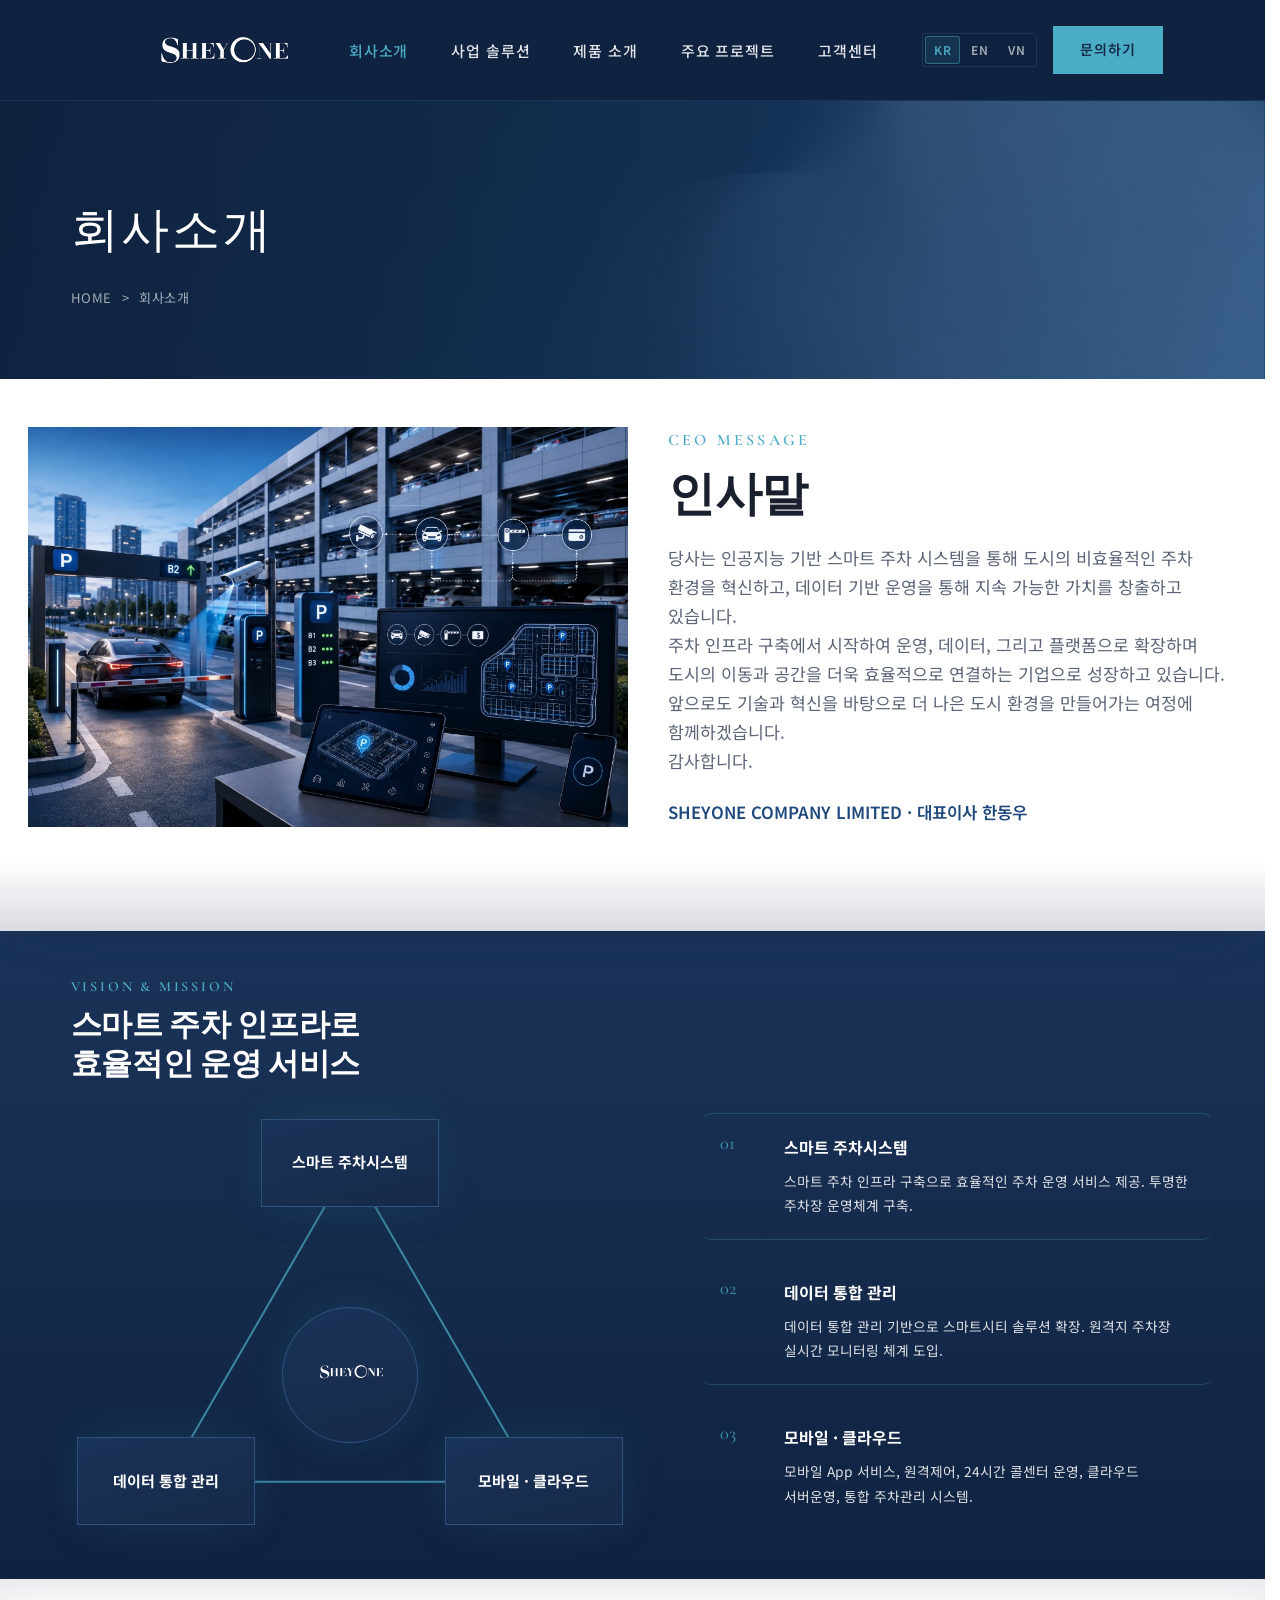
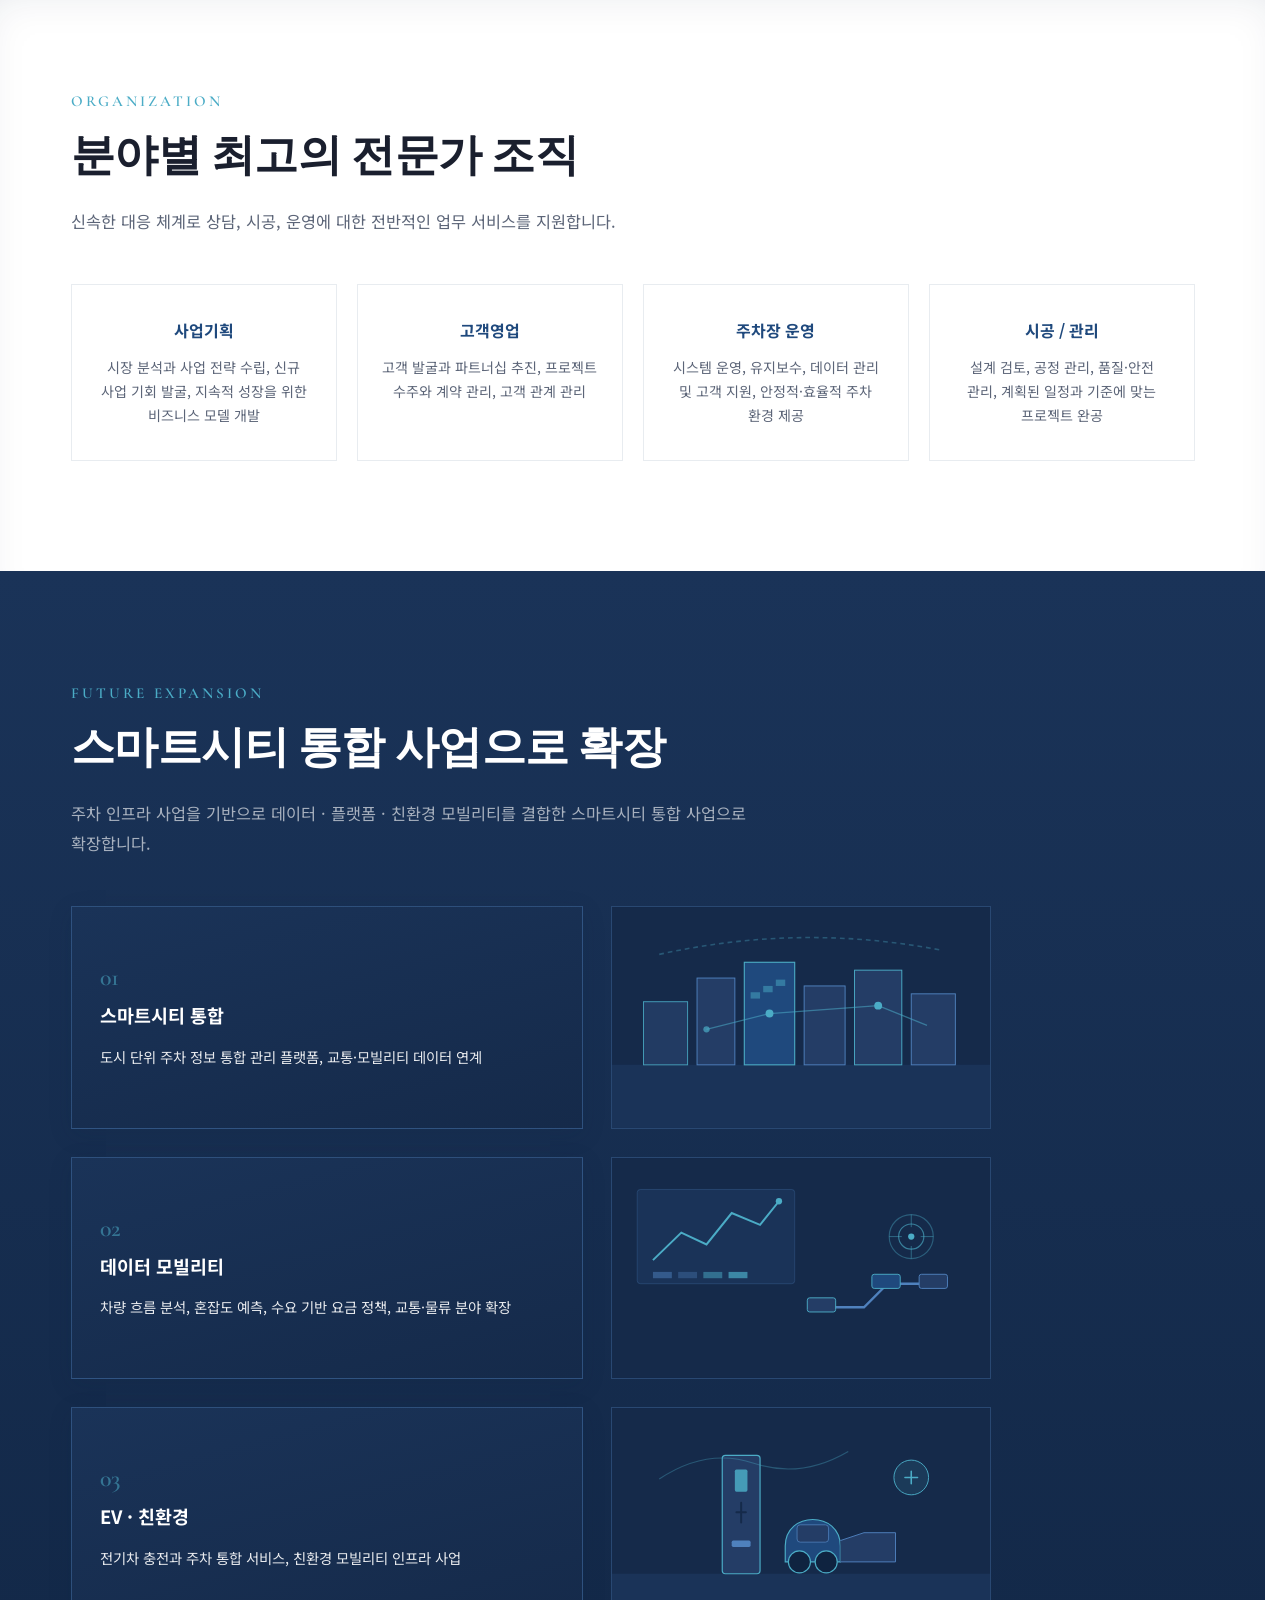
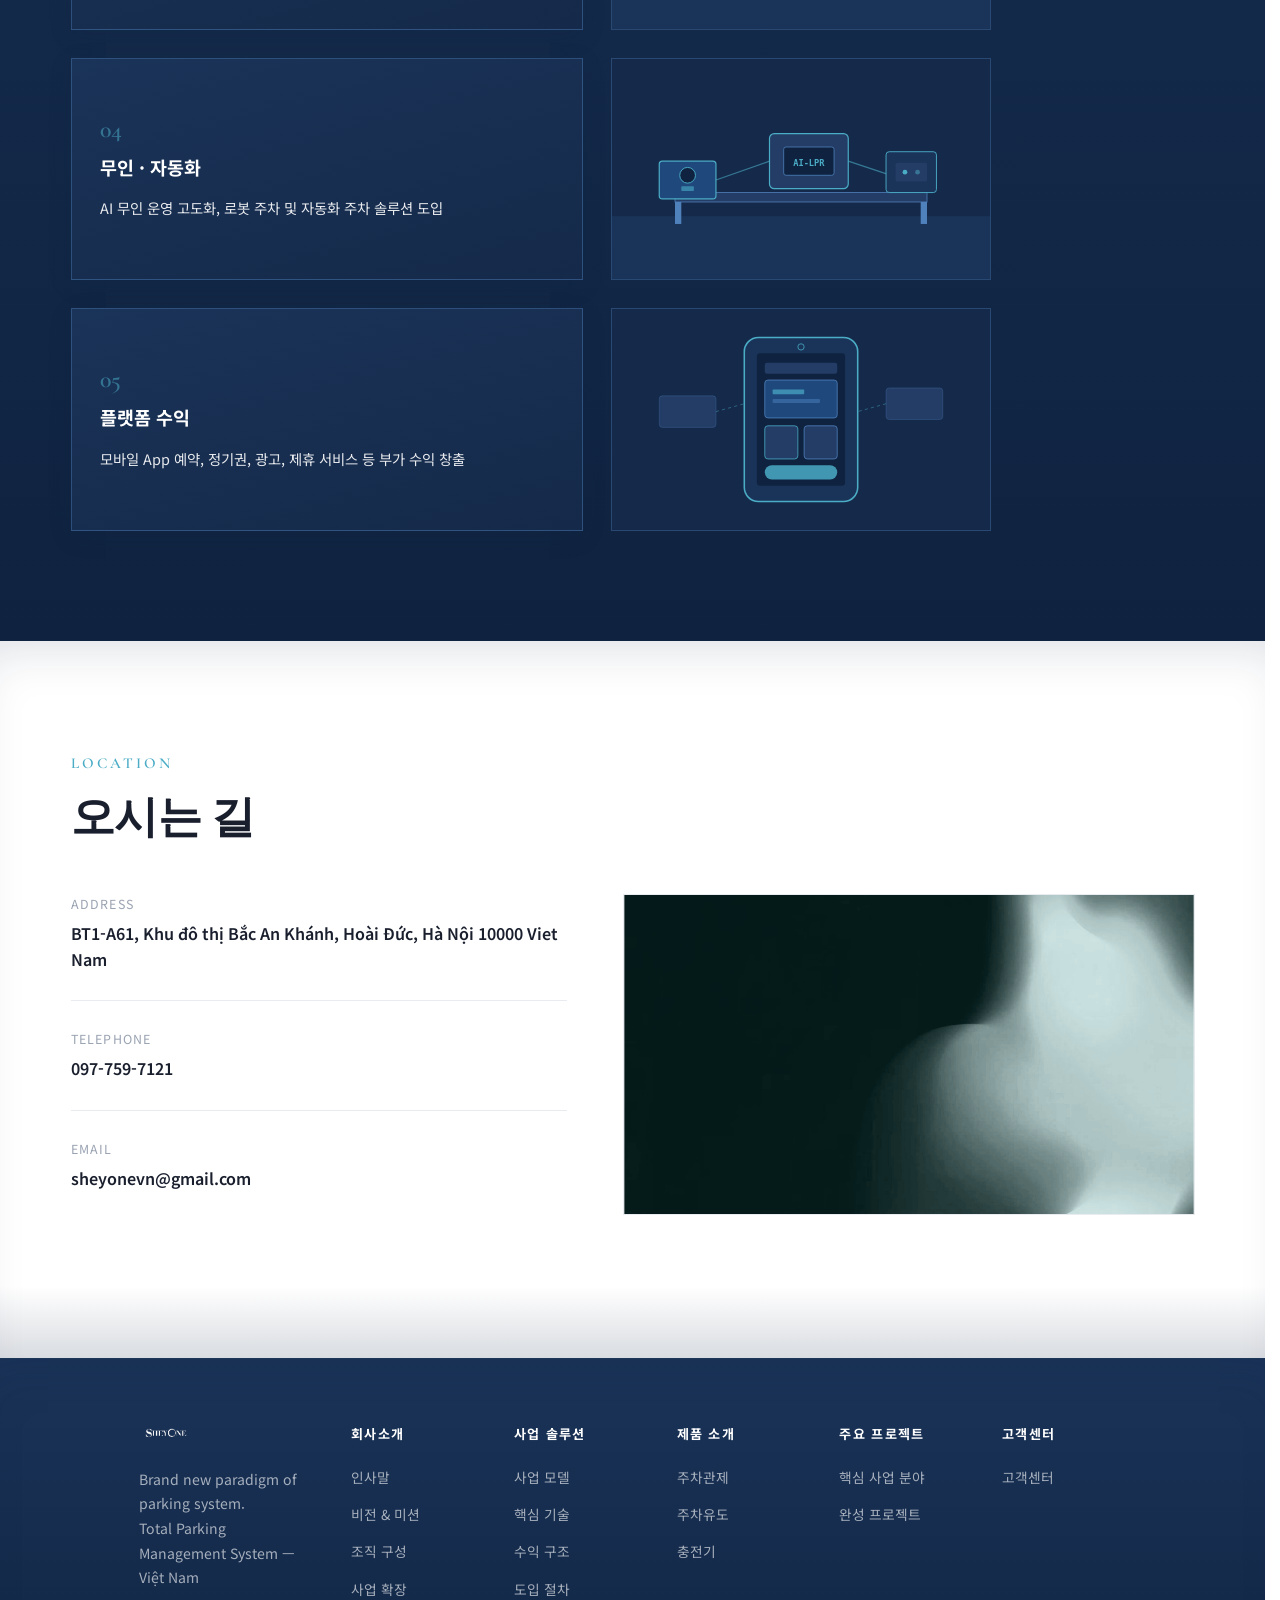
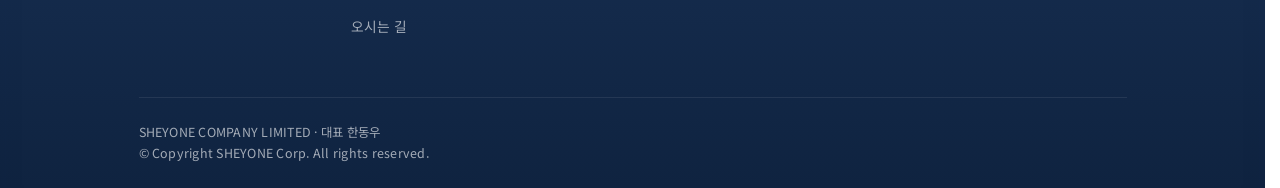
==== commit 8d5cd5f7: "Align EN/VI translations with Korean and polish page CTAs. Fix severe and medium i18n mismatches acr" ====
--- a/about.html
+++ b/about.html
@@ -101,13 +101,13 @@
               <g class="vision-triangle-lines-group"></g>
             </svg>
             <div class="dark-card vision-box vision-box--top" data-vision-for="top">
-              <h3 data-i18n="about.vision.c1t">스마트 주차시스템</h3>
+              <h3 data-i18n-html="about.vision.c1tBox">스마트 주차시스템</h3>
             </div>
             <div class="dark-card vision-box vision-box--left" data-vision-for="left">
-              <h3 data-i18n="about.vision.c2t">데이터 통합 관리</h3>
+              <h3 data-i18n-html="about.vision.c2tBox">데이터 통합 관리</h3>
             </div>
             <div class="dark-card vision-box vision-box--right" data-vision-for="right">
-              <h3 data-i18n="about.vision.c3t">모바일 · 클라우드</h3>
+              <h3 data-i18n-html="about.vision.c3tBox">모바일 · 클라우드</h3>
             </div>
             <div class="dark-card vision-logo">
               <img src="assets/logo.png" alt="SHEYONE">
--- a/css/style.css
+++ b/css/style.css
@@ -719,13 +719,14 @@
   font-size: clamp(1.55rem, 2.6vw, 1.95rem);
   line-height: 1.22;
   margin-bottom: 0;
+  min-height: calc(2 * 1.22em);
 }
 
 #vision .vision-content {
   display: grid;
   grid-template-columns: minmax(560px, 600px) minmax(0, 1fr);
   gap: 48px;
-  align-items: center;
+  align-items: start;
   margin-top: 30px;
 }
 
@@ -735,6 +736,7 @@
   margin-left: 0;
   margin-right: auto;
   padding: 0;
+  align-self: start;
 }
 
 #vision .vision-triangle-lines {
@@ -792,6 +794,7 @@
   justify-content: center;
   align-items: center;
   text-align: center;
+  overflow: hidden;
 }
 
 #vision .vision-box--top {
@@ -823,6 +826,19 @@
 #vision .vision-box h3 {
   font-size: 0.94rem;
   margin-bottom: 0;
+  line-height: 1.35;
+  max-width: 100%;
+}
+
+html[lang="vi"] #vision .vision-box h3 {
+  font-size: 0.96rem;
+  line-height: 1.32;
+  letter-spacing: -0.01em;
+}
+
+html[lang="en"] #vision .vision-box h3 {
+  font-size: 0.98rem;
+  line-height: 1.32;
 }
 
 #vision .vision-box p {
@@ -993,6 +1009,14 @@
     padding: 14px 12px;
   }
 
+  html[lang="vi"] #vision .vision-box h3 {
+    font-size: 0.90rem;
+  }
+
+  html[lang="en"] #vision .vision-box h3 {
+    font-size: 0.92rem;
+  }
+
   #vision .vision-triangle-grid {
     --triangle-box-w: 160px;
     --triangle-box-h: 82px;
@@ -1688,6 +1712,58 @@
 
 #location.section-stripe-light {
   box-shadow: inset 0 32px 56px -32px rgba(15, 35, 64, 0.18);
+}
+
+/* CTA block — visual break from content section above */
+.section-cta {
+  position: relative;
+  box-shadow: inset 0 32px 56px -32px rgba(15, 35, 64, 0.18);
+}
+
+.section-stripe-dark:has(+ .section-cta),
+.section-dark:has(+ .section-cta) {
+  position: relative;
+  box-shadow: 0 22px 44px -24px rgba(0, 0, 0, 0.35);
+}
+
+.section-stripe-dark:has(+ .section-cta)::after,
+.section-dark:has(+ .section-cta)::after {
+  content: '';
+  position: absolute;
+  left: 0;
+  right: 0;
+  bottom: 0;
+  height: 72px;
+  pointer-events: none;
+  background: linear-gradient(
+    to bottom,
+    rgba(0, 0, 0, 0) 0%,
+    rgba(0, 0, 0, 0.18) 55%,
+    rgba(0, 0, 0, 0.32) 100%
+  );
+}
+
+.section-stripe-light:has(+ .section-cta),
+.section-light:has(+ .section-cta):not(.section-cta) {
+  position: relative;
+  box-shadow: 0 22px 44px -24px rgba(15, 35, 64, 0.24);
+}
+
+.section-stripe-light:has(+ .section-cta)::after,
+.section-light:has(+ .section-cta):not(.section-cta)::after {
+  content: '';
+  position: absolute;
+  left: 0;
+  right: 0;
+  bottom: 0;
+  height: 72px;
+  pointer-events: none;
+  background: linear-gradient(
+    to bottom,
+    rgba(15, 35, 64, 0) 0%,
+    rgba(15, 35, 64, 0.08) 50%,
+    rgba(15, 35, 64, 0.16) 100%
+  );
 }
 
 /* Soft section break: last section → Footer (all pages) */
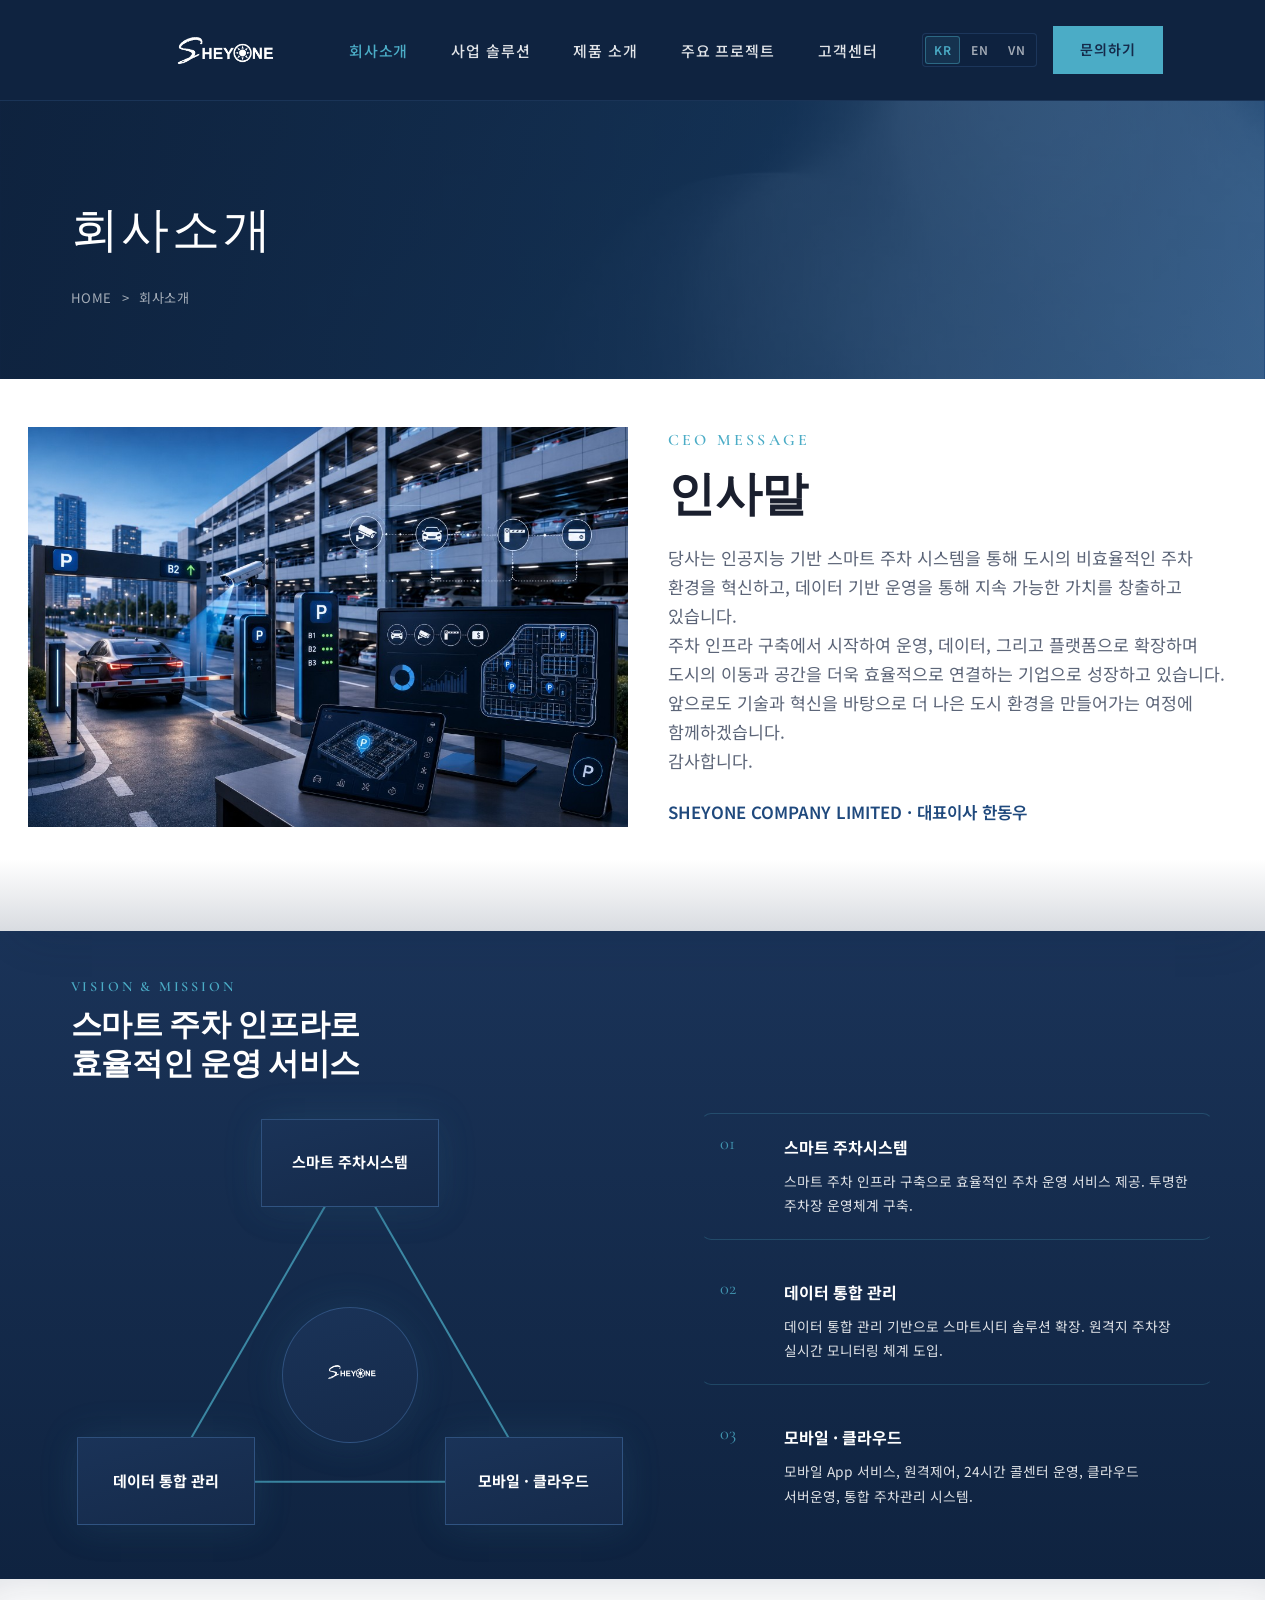
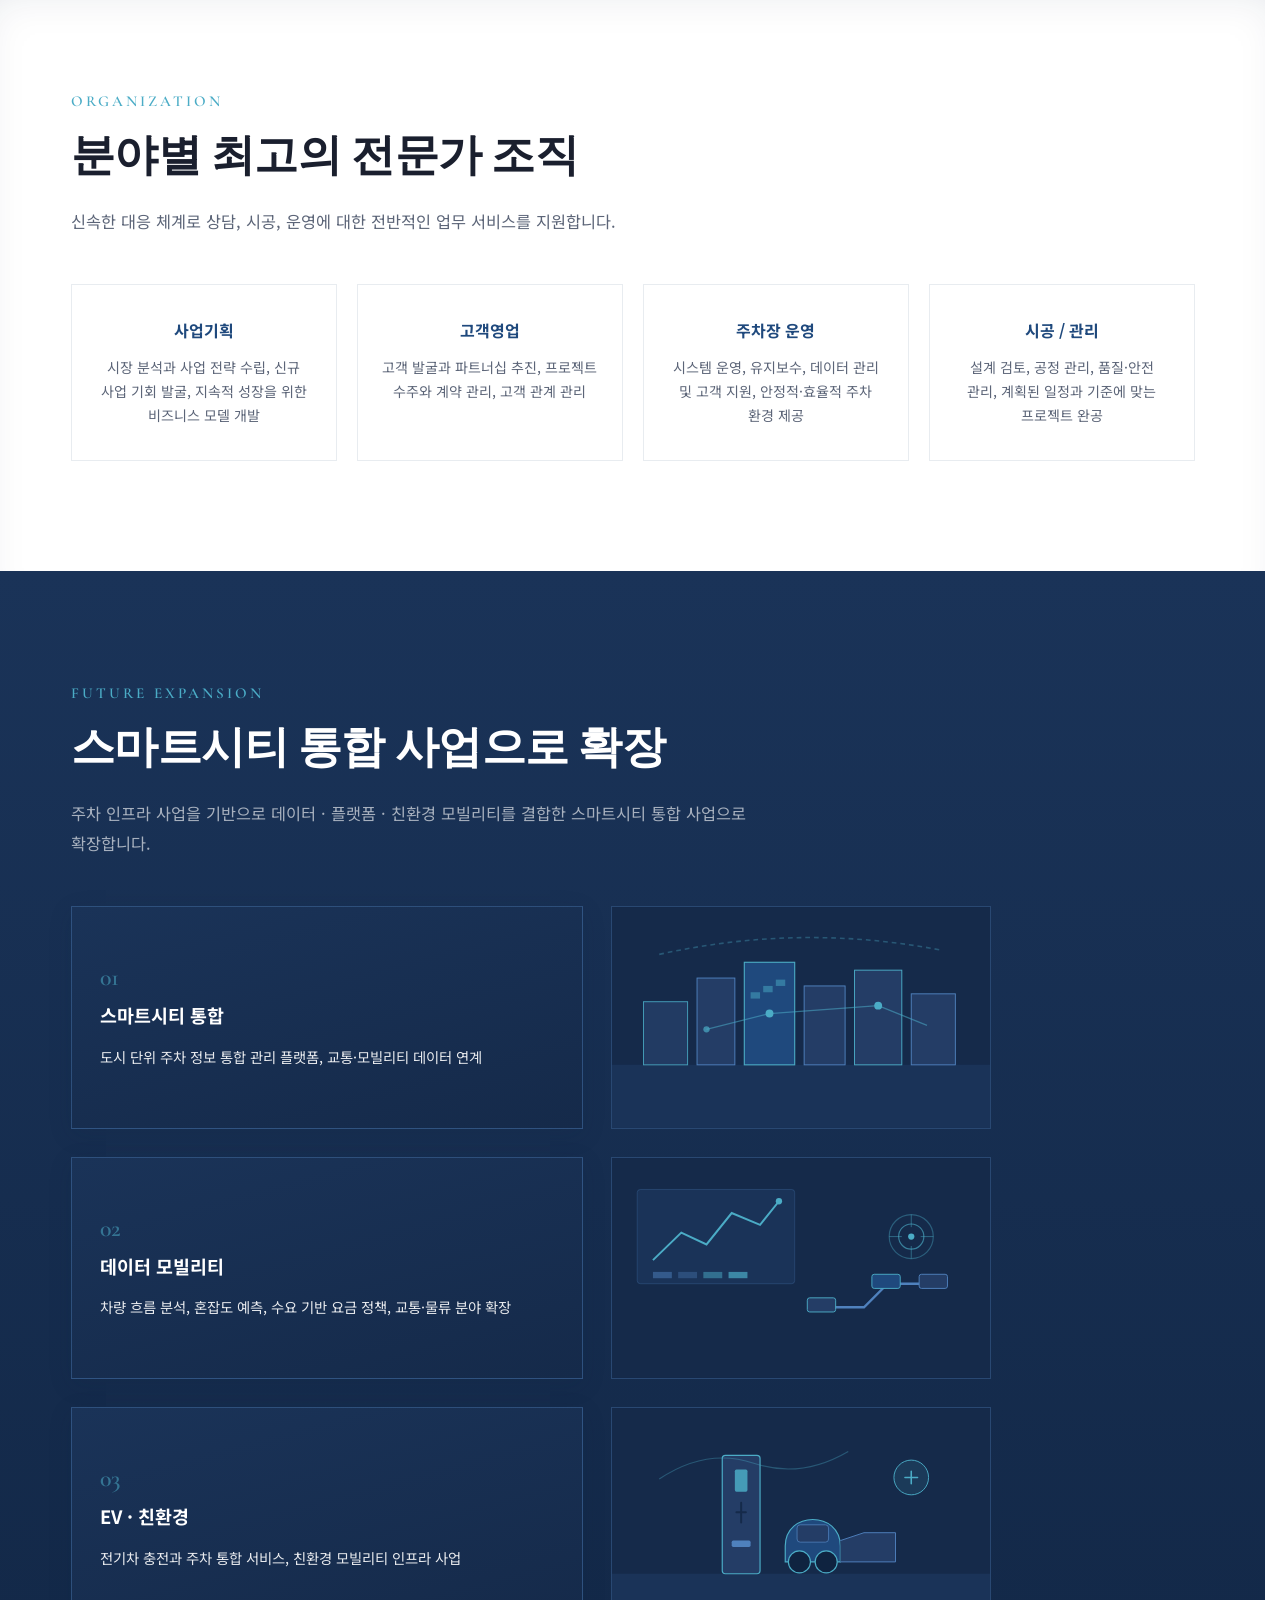
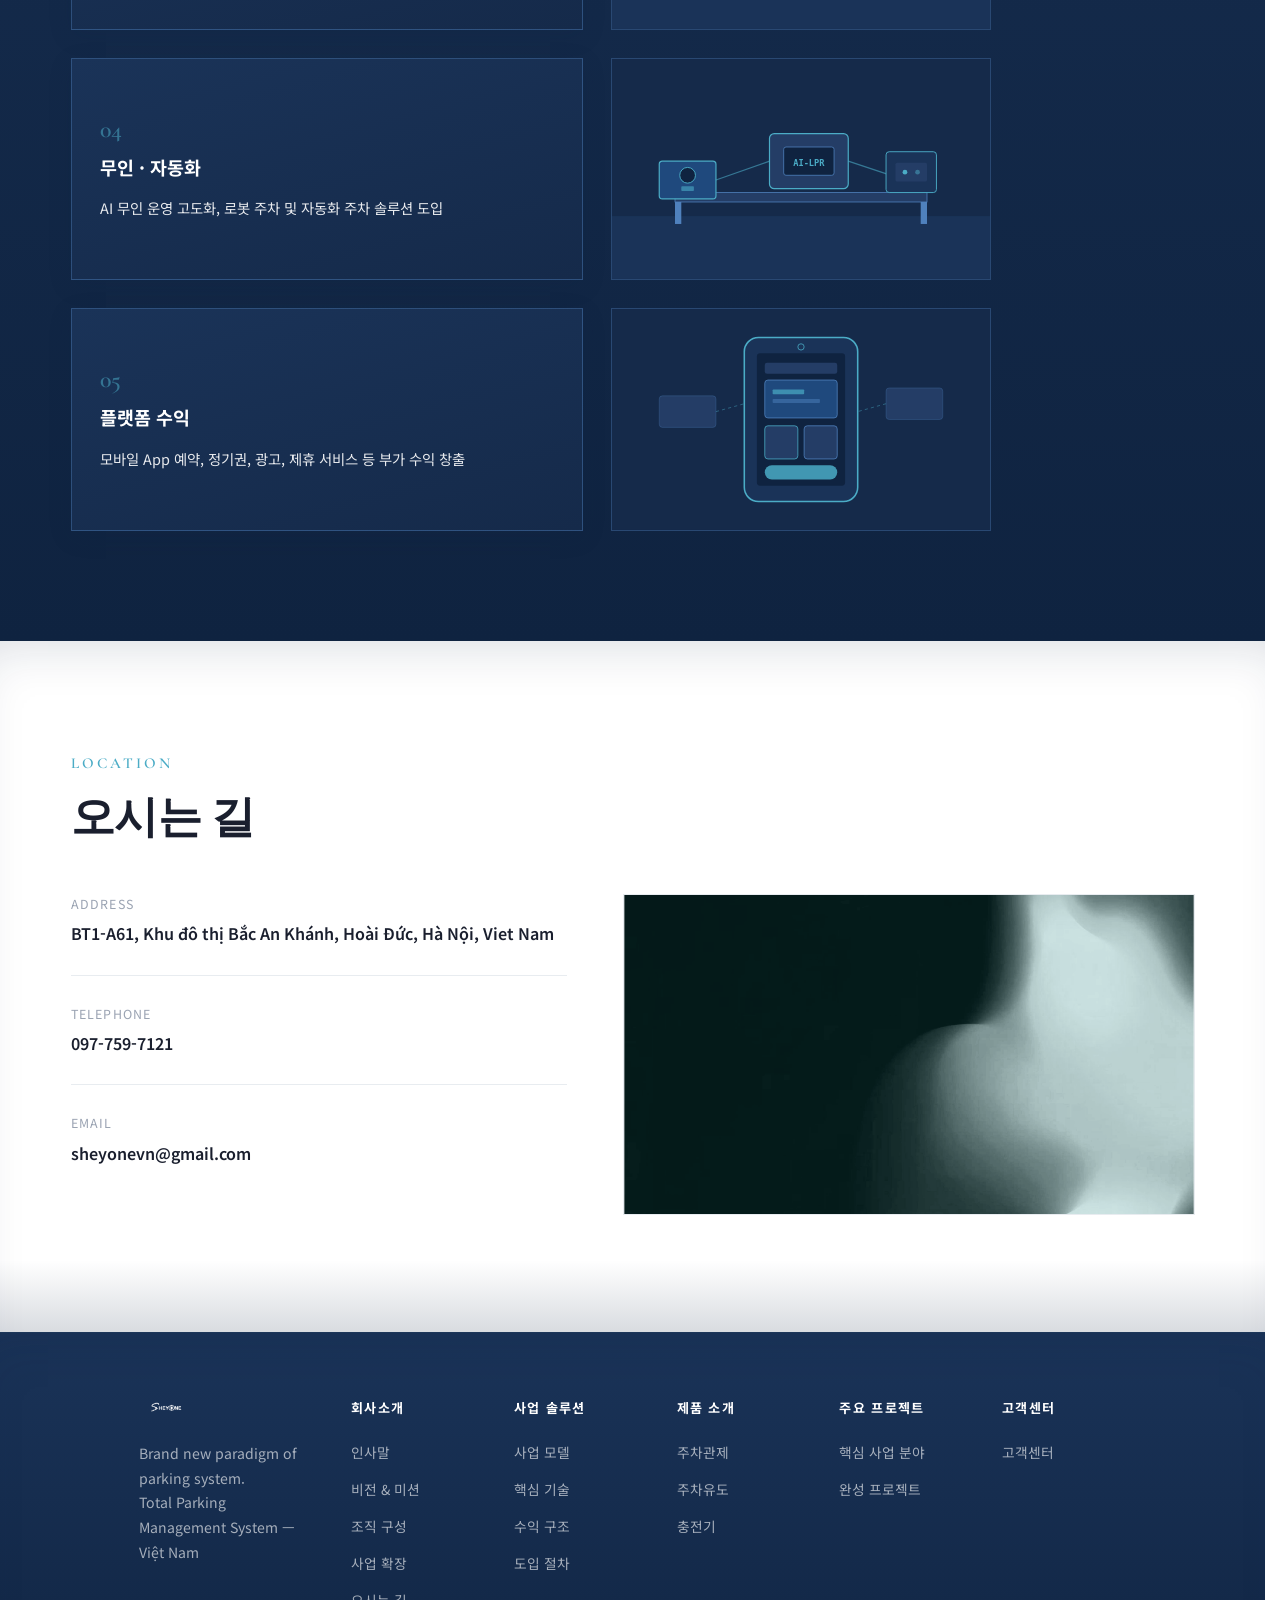
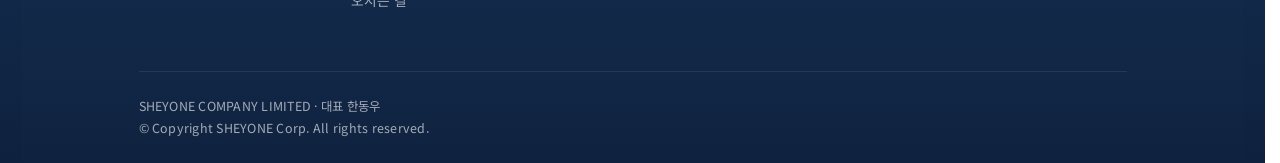
==== commit ccfb62b1: "Update logo, nav labels, and company address. Replace the logo with the new white SHEYONE mark at th" ====
--- a/about.html
+++ b/about.html
@@ -224,7 +224,7 @@
       <h2 class="section-title" data-i18n="about.loc.title">오시는 길</h2>
       <div class="contact-grid">
         <div>
-          <div class="info-item"><div><div class="label" data-i18n="label.address">Address</div><div class="value">BT1-A61, Khu đô thị Bắc An Khánh, Hoài Đức, Hà Nội 10000 Viet Nam</div></div></div>
+          <div class="info-item"><div><div class="label" data-i18n="label.address">Address</div><div class="value">BT1-A61, Khu đô thị Bắc An Khánh, Hoài Đức, Hà Nội, Viet Nam</div></div></div>
           <div class="info-item"><div><div class="label" data-i18n="label.telephone">Telephone</div><div class="value">097-759-7121</div></div></div>
           <div class="info-item"><div><div class="label" data-i18n="label.email">Email</div><div class="value">sheyonevn@gmail.com</div></div></div>
         </div>
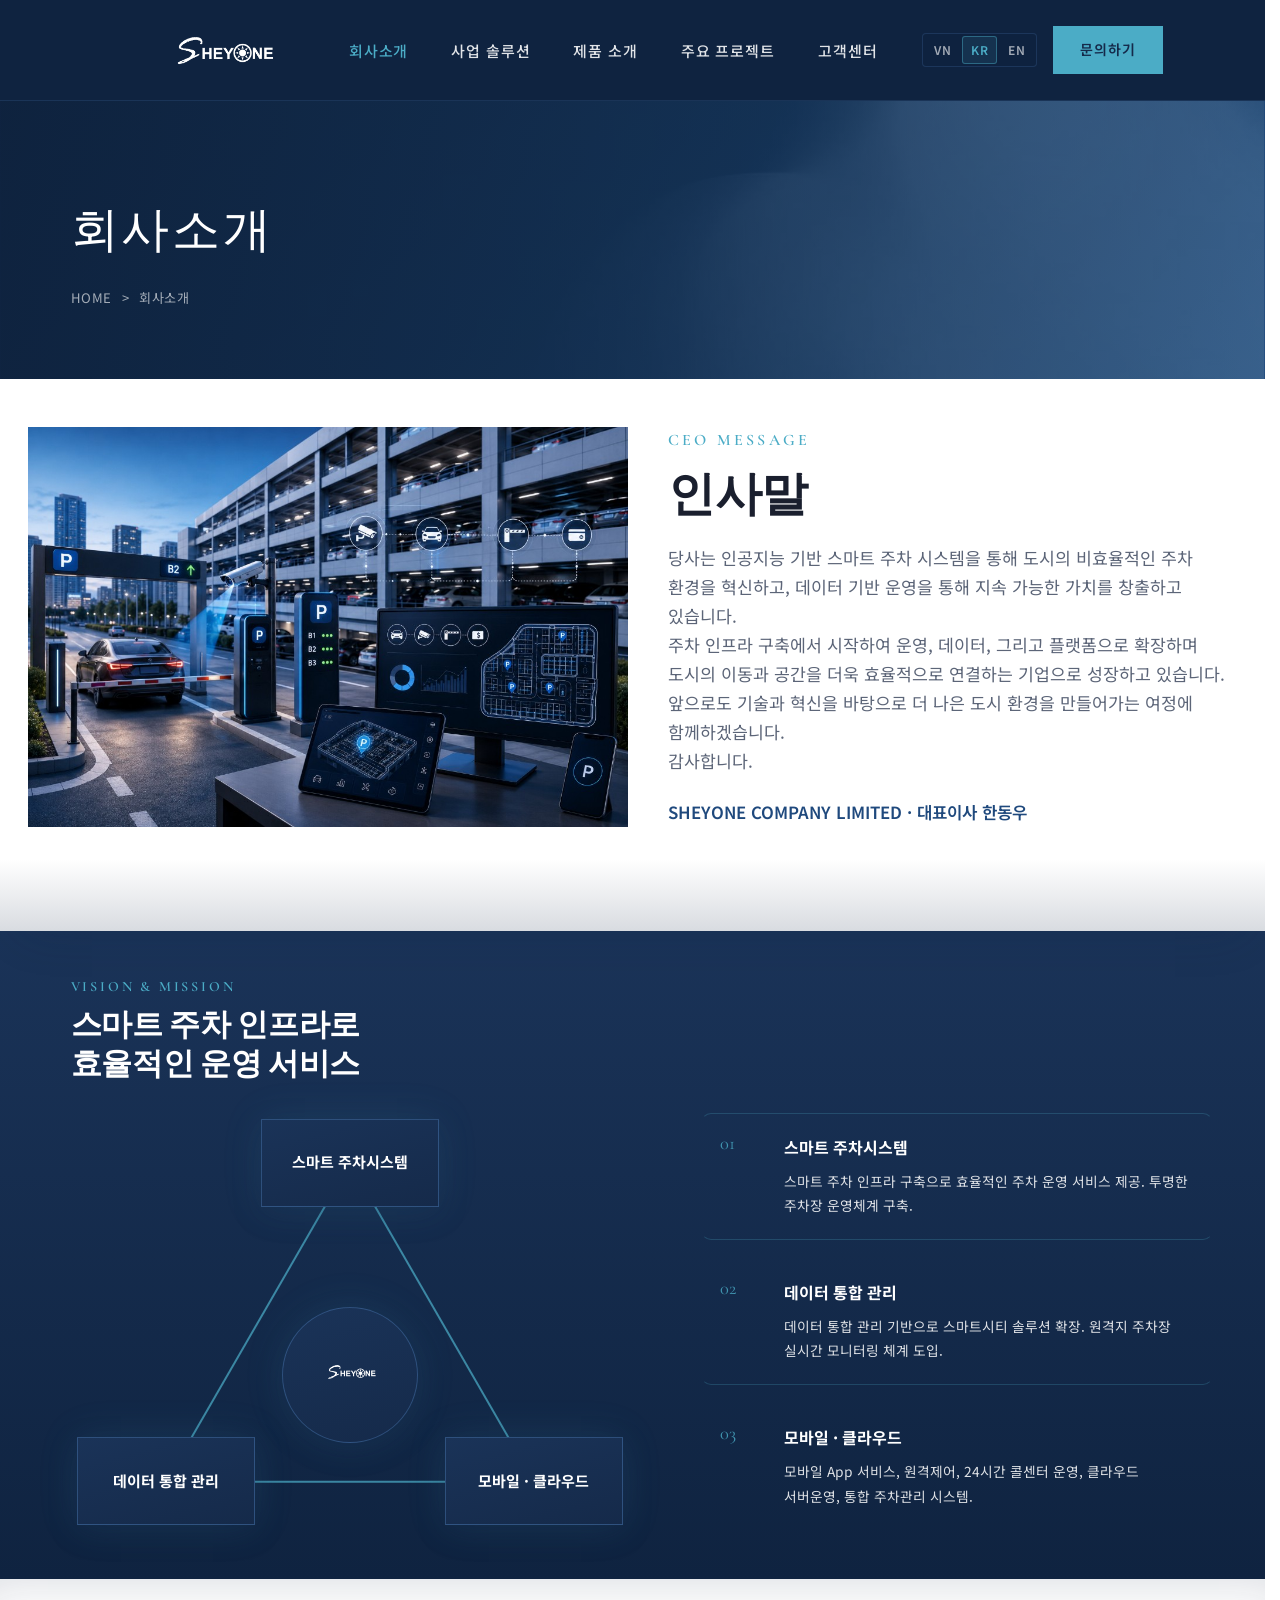
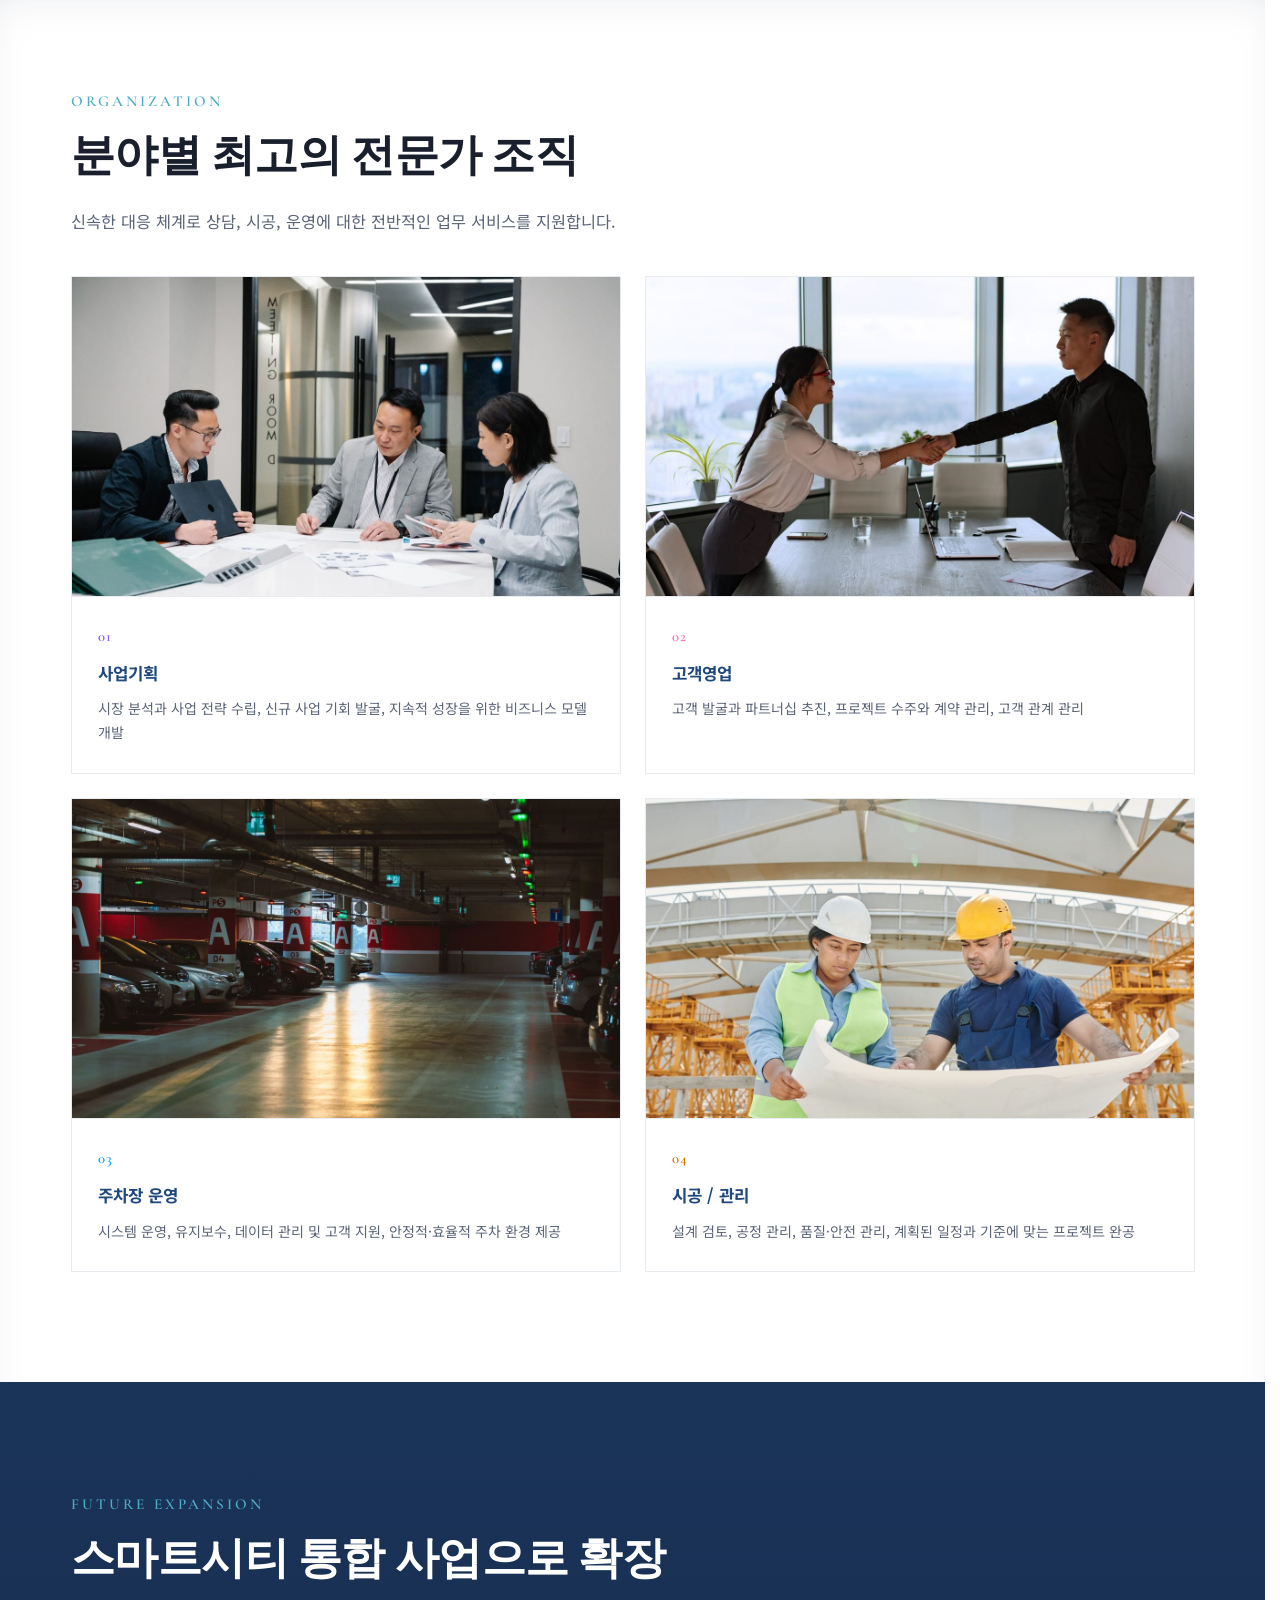
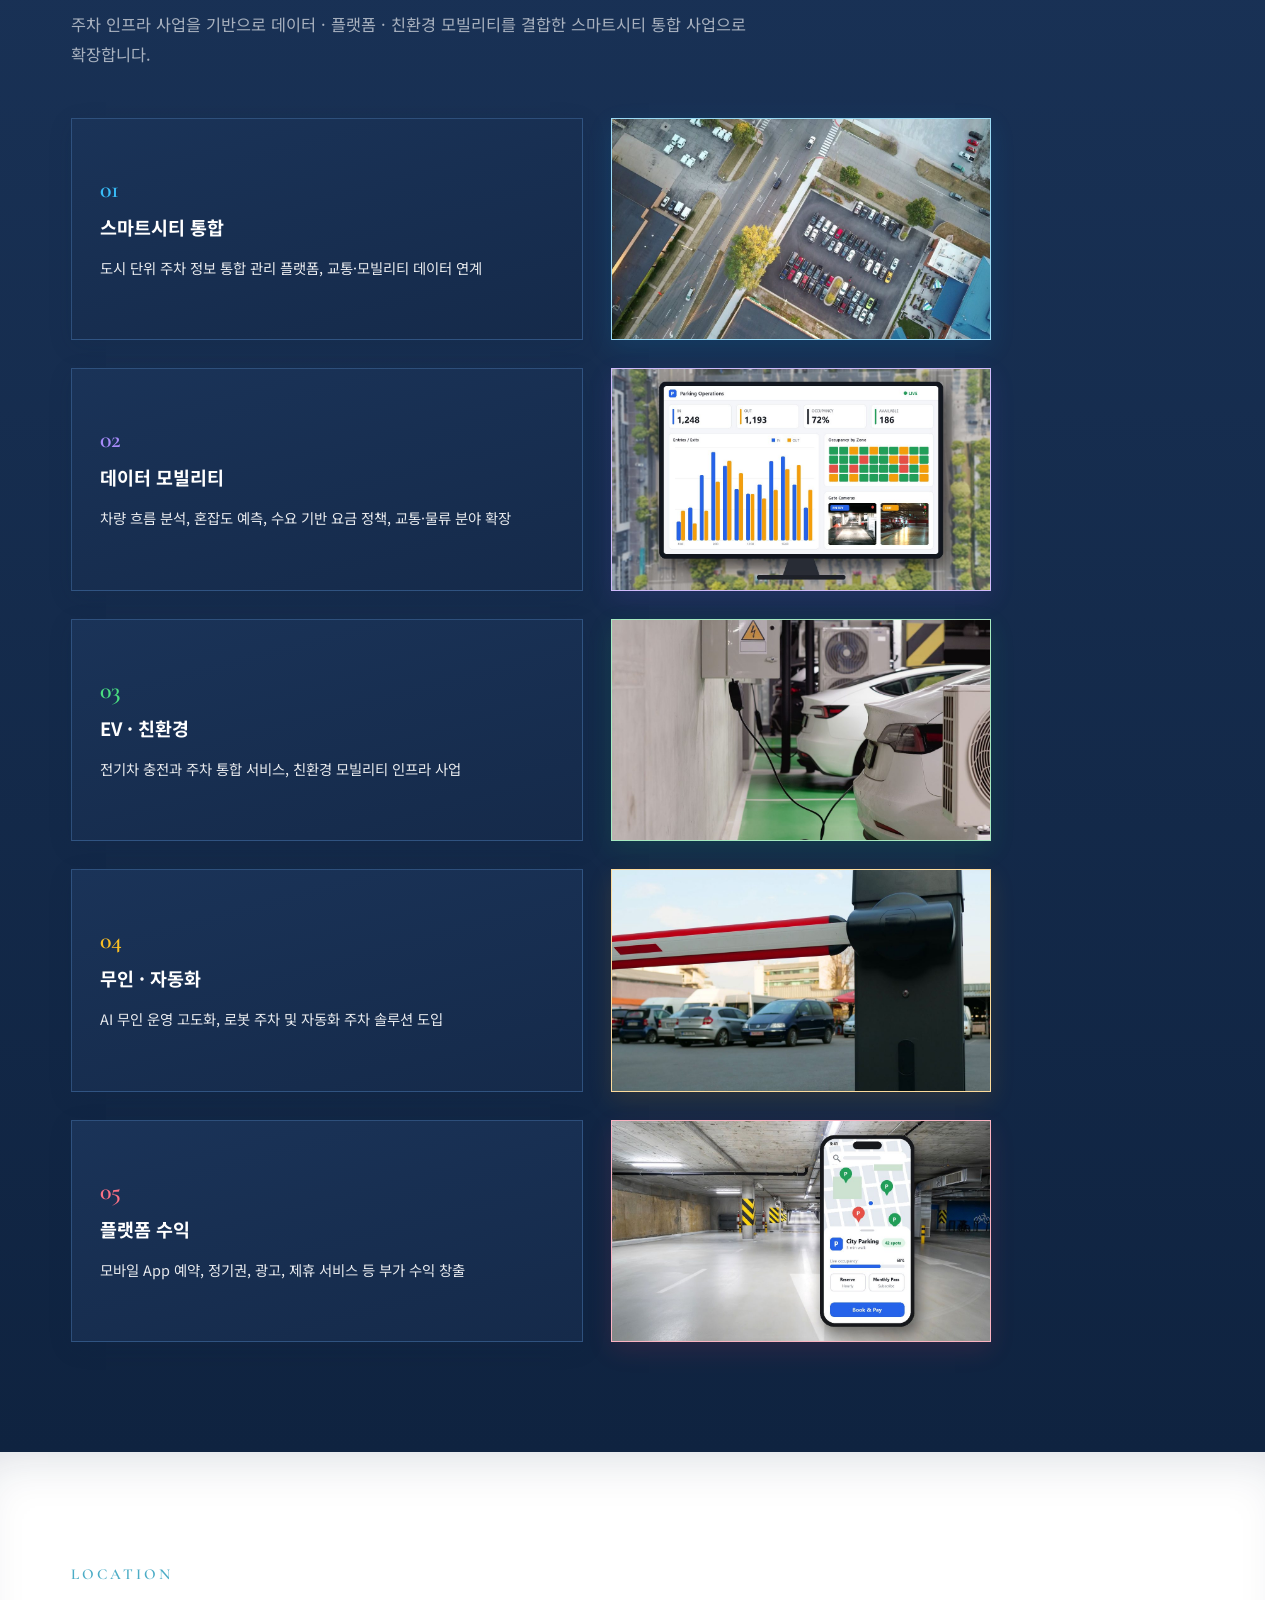
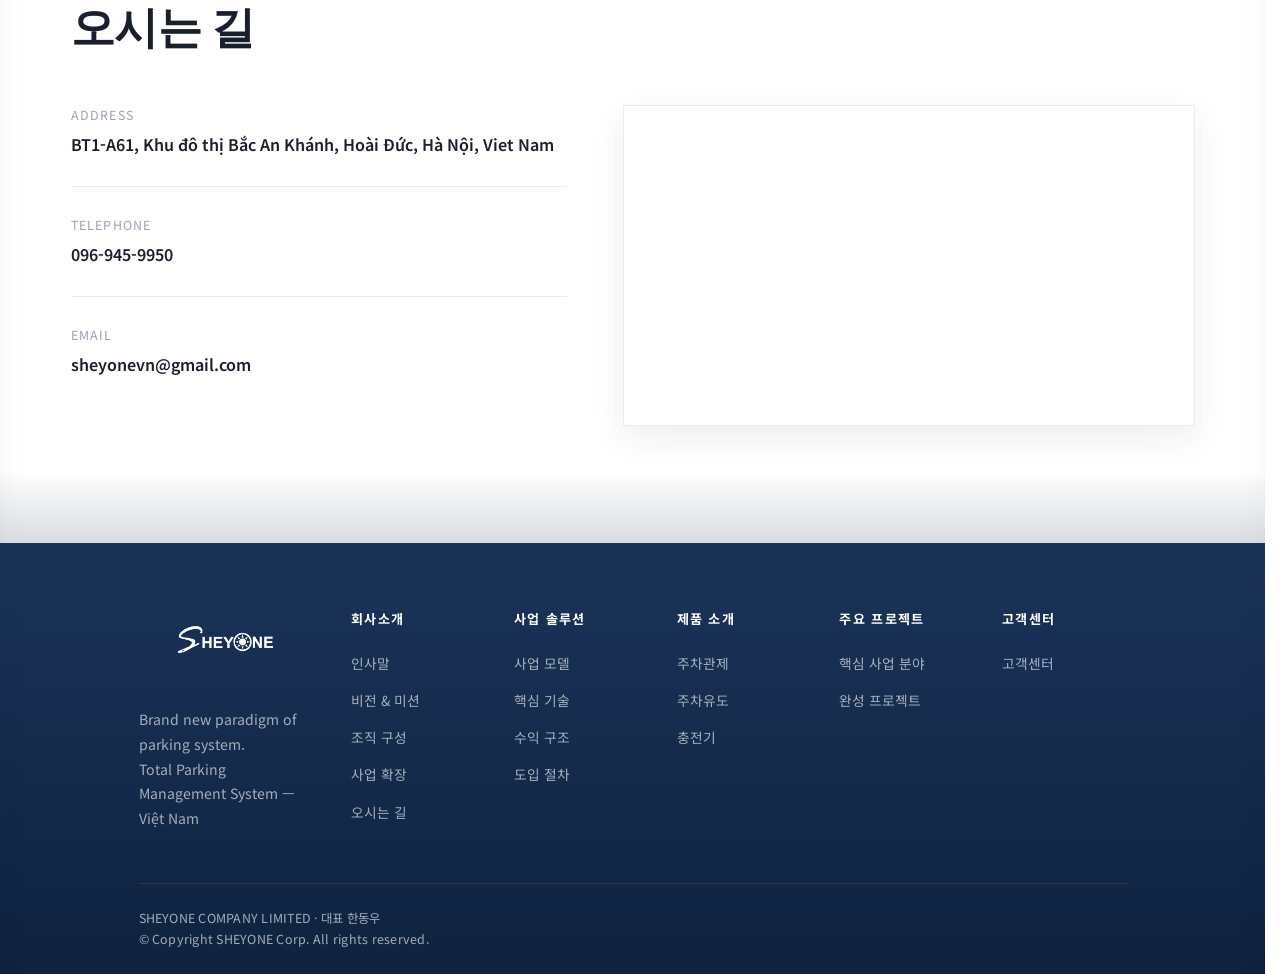
==== commit 6bd64a45: "Replace org/future illustrations with parking-focused photos and sync future hover lift. Co-Authored" ====
--- a/about.html
+++ b/about.html
@@ -1,5 +1,5 @@
 <!DOCTYPE html>
-<html lang="ko">
+<html lang="vi">
 <head>
   <meta charset="UTF-8">
   <meta name="viewport" content="width=device-width, initial-scale=1.0">
@@ -52,9 +52,9 @@
       </ul>
       <div class="header-cta">
         <div class="lang-switch" aria-label="Language">
+          <a href="#" class="lang-btn" data-lang="vi">VN</a>
           <a href="#" class="lang-btn" data-lang="ko">KR</a>
           <a href="#" class="lang-btn" data-lang="en">EN</a>
-          <a href="#" class="lang-btn" data-lang="vi">VN</a>
         </div>
         <a href="contact.html" class="btn btn-primary" data-i18n="btn.contact">Contact</a>
         <button class="mobile-toggle" aria-label="메뉴" data-i18n-label="btn.menu"><span></span><span></span><span></span></button>
@@ -150,10 +150,46 @@
       <h2 class="section-title" data-i18n="about.org.title">분야별 최고의 전문가 조직</h2>
       <p class="section-desc" data-i18n="about.org.desc">신속한 대응 체계로 상담, 시공, 운영에 대한 전반적인 업무 서비스를 지원합니다.</p>
       <div class="org-grid">
-        <div class="org-card"><h4 data-i18n="about.org.c1t">사업기획</h4><p data-i18n="about.org.c1p">시장 분석과 사업 전략 수립, 신규 사업 기회 발굴, 지속적 성장을 위한 비즈니스 모델 개발</p></div>
-        <div class="org-card"><h4 data-i18n="about.org.c2t">고객영업</h4><p data-i18n="about.org.c2p">고객 발굴과 파트너십 추진, 프로젝트 수주와 계약 관리, 고객 관계 관리</p></div>
-        <div class="org-card"><h4 data-i18n="about.org.c3t">주차장 운영</h4><p data-i18n="about.org.c3p">시스템 운영, 유지보수, 데이터 관리 및 고객 지원, 안정적·효율적 주차 환경 제공</p></div>
-        <div class="org-card"><h4 data-i18n="about.org.c4t">시공 / 관리</h4><p data-i18n="about.org.c4p">설계 검토, 공정 관리, 품질·안전 관리, 계획된 일정과 기준에 맞는 프로젝트 완공</p></div>
+        <div class="org-card">
+          <div class="org-card-media">
+            <img src="assets/org/org-planning.jpg" alt="주차장 사업기획 및 전략 수립" width="1200" height="700" loading="lazy">
+          </div>
+          <div class="org-card-body">
+            <span class="org-card-num">01</span>
+            <h4 data-i18n="about.org.c1t">사업기획</h4>
+            <p data-i18n="about.org.c1p">시장 분석과 사업 전략 수립, 신규 사업 기회 발굴, 지속적 성장을 위한 비즈니스 모델 개발</p>
+          </div>
+        </div>
+        <div class="org-card">
+          <div class="org-card-media">
+            <img src="assets/org/org-sales.jpg" alt="고객 영업 및 파트너십" width="1200" height="700" loading="lazy">
+          </div>
+          <div class="org-card-body">
+            <span class="org-card-num">02</span>
+            <h4 data-i18n="about.org.c2t">고객영업</h4>
+            <p data-i18n="about.org.c2p">고객 발굴과 파트너십 추진, 프로젝트 수주와 계약 관리, 고객 관계 관리</p>
+          </div>
+        </div>
+        <div class="org-card">
+          <div class="org-card-media">
+            <img src="assets/org/org-operations.jpg" alt="주차 유도등이 설치된 실내 주차장" width="1200" height="700" loading="lazy">
+          </div>
+          <div class="org-card-body">
+            <span class="org-card-num">03</span>
+            <h4 data-i18n="about.org.c3t">주차장 운영</h4>
+            <p data-i18n="about.org.c3p">시스템 운영, 유지보수, 데이터 관리 및 고객 지원, 안정적·효율적 주차 환경 제공</p>
+          </div>
+        </div>
+        <div class="org-card">
+          <div class="org-card-media">
+            <img src="assets/org/org-construction.jpg" alt="주차장 시공 및 품질 관리" width="1200" height="700" loading="lazy">
+          </div>
+          <div class="org-card-body">
+            <span class="org-card-num">04</span>
+            <h4 data-i18n="about.org.c4t">시공 / 관리</h4>
+            <p data-i18n="about.org.c4p">설계 검토, 공정 관리, 품질·안전 관리, 계획된 일정과 기준에 맞는 프로젝트 완공</p>
+          </div>
+        </div>
       </div>
     </div>
   </section>
@@ -166,7 +202,7 @@
       <div class="future-stack">
         <article class="future-item">
           <figure class="future-item-media">
-            <img src="assets/future/smart-city.svg" alt="" width="480" height="280" loading="lazy">
+            <img src="assets/future/smart-city.jpg" alt="도심 도로와 건물 사이 주차장 항공뷰" width="1200" height="700" loading="lazy">
           </figure>
           <div class="future-item-body dark-card">
             <span class="future-item-num">01</span>
@@ -176,7 +212,7 @@
         </article>
         <article class="future-item">
           <figure class="future-item-media">
-            <img src="assets/future/data-mobility.svg" alt="" width="480" height="280" loading="lazy">
+            <img src="assets/future/data-mobility.jpg" alt="주차장 입출차·점유 현황 통합 관리 대시보드" width="1200" height="700" loading="lazy">
           </figure>
           <div class="future-item-body dark-card">
             <span class="future-item-num">02</span>
@@ -186,7 +222,7 @@
         </article>
         <article class="future-item">
           <figure class="future-item-media">
-            <img src="assets/future/ev-green.svg" alt="" width="480" height="280" loading="lazy">
+            <img src="assets/future/ev-green.jpg" alt="실내 주차장 전기차 충전" width="1200" height="700" loading="lazy">
           </figure>
           <div class="future-item-body dark-card">
             <span class="future-item-num">03</span>
@@ -196,7 +232,7 @@
         </article>
         <article class="future-item">
           <figure class="future-item-media">
-            <img src="assets/future/automation.svg" alt="" width="480" height="280" loading="lazy">
+            <img src="assets/future/automation.jpg" alt="주차장 입구 자동 차단기" width="1200" height="700" loading="lazy">
           </figure>
           <div class="future-item-body dark-card">
             <span class="future-item-num">04</span>
@@ -206,7 +242,7 @@
         </article>
         <article class="future-item">
           <figure class="future-item-media">
-            <img src="assets/future/platform.svg" alt="" width="480" height="280" loading="lazy">
+            <img src="assets/future/platform.jpg" alt="주차 예약·정기권 모바일 앱 화면" width="1200" height="700" loading="lazy">
           </figure>
           <div class="future-item-body dark-card">
             <span class="future-item-num">05</span>
@@ -225,10 +261,12 @@
       <div class="contact-grid">
         <div>
           <div class="info-item"><div><div class="label" data-i18n="label.address">Address</div><div class="value">BT1-A61, Khu đô thị Bắc An Khánh, Hoài Đức, Hà Nội, Viet Nam</div></div></div>
-          <div class="info-item"><div><div class="label" data-i18n="label.telephone">Telephone</div><div class="value">097-759-7121</div></div></div>
+          <div class="info-item"><div><div class="label" data-i18n="label.telephone">Telephone</div><div class="value">096-945-9950</div></div></div>
           <div class="info-item"><div><div class="label" data-i18n="label.email">Email</div><div class="value">sheyonevn@gmail.com</div></div></div>
         </div>
-        <div class="about-image" style="aspect-ratio:16/9;"><img src="assets/gradient.png" alt="SHEYONE"></div>
+        <div class="location-map">
+          <iframe title="SHEYONE location map" loading="lazy" referrerpolicy="no-referrer-when-downgrade" src="https://maps.google.com/maps?q=21.0185,105.7250&amp;z=14&amp;output=embed"></iframe>
+        </div>
       </div>
     </div>
   </section>
--- a/css/style.css
+++ b/css/style.css
@@ -643,9 +643,52 @@
 #future .future-item-media {
   margin: 0;
   overflow: hidden;
-  border: 1px solid rgba(79, 129, 189, 0.35);
+  border: 1px solid rgba(255, 255, 255, 0.25);
   line-height: 0;
-  background: var(--primary-deep);
+  background: #f4f6f8;
+  transition: transform var(--transition), box-shadow var(--transition);
+}
+
+#future .future-item:hover .dark-card {
+  background: linear-gradient(165deg, var(--primary-deep) 0%, var(--black) 100%);
+  border-color: var(--accent);
+  box-shadow: 0 14px 36px rgba(15, 35, 64, 0.24);
+  transform: translateY(-4px);
+}
+
+#future .future-stack .future-item:hover .future-item-media {
+  transform: translateY(-4px);
+  box-shadow: 0 14px 36px rgba(15, 35, 64, 0.24);
+}
+
+#future .future-item:nth-child(1) .future-item-media {
+  background: #E8F6FC;
+  border-color: rgba(14, 165, 233, 0.35);
+  box-shadow: 0 8px 24px rgba(14, 165, 233, 0.12);
+}
+
+#future .future-item:nth-child(2) .future-item-media {
+  background: #F3EEFF;
+  border-color: rgba(139, 92, 246, 0.35);
+  box-shadow: 0 8px 24px rgba(139, 92, 246, 0.12);
+}
+
+#future .future-item:nth-child(3) .future-item-media {
+  background: #ECFDF3;
+  border-color: rgba(34, 197, 94, 0.35);
+  box-shadow: 0 8px 24px rgba(34, 197, 94, 0.12);
+}
+
+#future .future-item:nth-child(4) .future-item-media {
+  background: #FFFBEB;
+  border-color: rgba(245, 158, 11, 0.35);
+  box-shadow: 0 8px 24px rgba(245, 158, 11, 0.12);
+}
+
+#future .future-item:nth-child(5) .future-item-media {
+  background: #FFF1F5;
+  border-color: rgba(244, 63, 94, 0.35);
+  box-shadow: 0 8px 24px rgba(244, 63, 94, 0.12);
 }
 
 #future .future-item-media img {
@@ -672,6 +715,12 @@
   margin-bottom: 10px;
   line-height: 1;
 }
+
+#future .future-item:nth-child(1) .future-item-num { color: #38BDF8; opacity: 1; }
+#future .future-item:nth-child(2) .future-item-num { color: #A78BFA; opacity: 1; }
+#future .future-item:nth-child(3) .future-item-num { color: #4ADE80; opacity: 1; }
+#future .future-item:nth-child(4) .future-item-num { color: #FBBF24; opacity: 1; }
+#future .future-item:nth-child(5) .future-item-num { color: #FB7185; opacity: 1; }
 
 #future .future-item-body h3 {
   font-size: 1.15rem;
@@ -1133,6 +1182,340 @@
 .tab-content { display: none; padding-top: 40px; }
 .tab-content.active { display: block; }
 
+/* ===== Products: charger ===== */
+#charger .charger-count {
+  margin-top: 28px;
+  font-size: 0.92rem;
+  font-weight: 600;
+  color: var(--primary);
+}
+
+#charger .charger-lineup {
+  display: grid;
+  grid-template-columns: repeat(2, 1fr);
+  gap: 24px;
+  margin-top: 28px;
+}
+
+#charger .charger-card {
+  padding: 0;
+  overflow: hidden;
+  text-align: left;
+  cursor: pointer;
+  width: 100%;
+  font: inherit;
+  transition: all var(--transition);
+}
+
+#charger .charger-card.active {
+  border-color: var(--accent);
+  box-shadow:
+    0 8px 28px rgba(15, 35, 64, 0.18),
+    0 0 40px rgba(75, 172, 198, 0.14);
+}
+
+#charger .charger-card-badge {
+  display: inline-block;
+  margin-bottom: 12px;
+  padding: 4px 10px;
+  border-radius: 999px;
+  background: rgba(75, 172, 198, 0.16);
+  color: var(--accent);
+  font-size: 0.72rem;
+  font-weight: 700;
+  letter-spacing: 0.06em;
+}
+
+#charger .tab-content {
+  padding-top: 28px;
+}
+
+#charger .charger-detail-head {
+  margin-bottom: 20px;
+}
+
+#charger .charger-detail-head h3 {
+  font-family: var(--serif);
+  font-size: clamp(1.45rem, 2.2vw, 1.85rem);
+  color: var(--primary);
+  margin-bottom: 8px;
+}
+
+#charger .charger-detail-head p {
+  color: var(--gray-600);
+  font-size: 0.92rem;
+}
+
+#charger .charger-detail-grid {
+  display: grid;
+  grid-template-columns: 1fr 1fr;
+  gap: 24px;
+}
+
+#charger .charger-spec-panel {
+  border: 1px solid var(--gray-200);
+  padding: 28px 24px;
+  background: var(--white);
+  transition: border-color var(--transition);
+}
+
+#charger .charger-spec-panel:hover {
+  border-color: var(--accent);
+}
+
+#charger .charger-features h4,
+#charger .charger-spec-panel h4 {
+  font-size: 0.95rem;
+  font-weight: 700;
+  color: var(--primary);
+  margin-bottom: 18px;
+}
+
+#charger .charger-features h4 {
+  color: var(--white);
+}
+
+#charger .charger-spec-panel h4 {
+  color: var(--primary);
+}
+
+#charger .charger-feature-list {
+  list-style: none;
+  padding: 0;
+  margin: 0;
+}
+
+#charger .charger-feature-list li {
+  position: relative;
+  padding: 0 0 12px 18px;
+  font-size: 0.88rem;
+  line-height: 1.75;
+  color: var(--white);
+}
+
+#charger .charger-feature-list li::before {
+  content: '';
+  position: absolute;
+  left: 0;
+  top: 1.15em;
+  width: 6px;
+  height: 6px;
+  border-radius: 50%;
+  background: var(--accent);
+  transform: translateY(-50%);
+}
+
+#charger .charger-spec-table {
+  width: 100%;
+  border-collapse: collapse;
+}
+
+#charger .charger-spec-table th,
+#charger .charger-spec-table td {
+  padding: 14px 16px;
+  border: 1px solid var(--gray-200);
+  vertical-align: top;
+  line-height: 1.7;
+  font-size: 0.88rem;
+}
+
+#charger .charger-spec-table th {
+  width: 30%;
+  background: var(--gray-100);
+  color: var(--primary);
+  font-weight: 600;
+  text-align: left;
+}
+
+#charger .charger-spec-table td {
+  color: var(--gray-600);
+}
+
+/* ===== Parking Control (products) ===== */
+#control .control-count {
+  margin-top: 56px;
+  font-size: 0.92rem;
+  font-weight: 600;
+  color: var(--primary);
+}
+
+#control .control-tabs {
+  margin-top: 16px;
+  border-bottom: 1px solid var(--gray-200);
+}
+
+#control .control-tabs .tab-btn {
+  color: var(--gray-600);
+}
+
+#control .control-tabs .tab-btn.active,
+#control .control-tabs .tab-btn:hover {
+  color: var(--accent);
+  border-bottom-color: var(--accent);
+}
+
+#control .tab-content {
+  padding-top: 28px;
+}
+
+#control .control-group-desc {
+  margin-bottom: 28px;
+  max-width: 760px;
+  font-size: 0.92rem;
+  line-height: 1.75;
+  color: var(--gray-600);
+}
+
+#control > .container > .section-desc {
+  max-width: none;
+}
+
+#control .control-grid {
+  display: grid;
+  grid-template-columns: repeat(3, 1fr);
+  gap: 24px;
+}
+
+#control .control-card {
+  position: relative;
+}
+
+#control .control-card-model {
+  display: inline-block;
+  margin-bottom: 14px;
+  padding: 4px 10px;
+  border-radius: 999px;
+  background: rgba(75, 172, 198, 0.16);
+  color: var(--accent);
+  font-size: 0.72rem;
+  font-weight: 700;
+  letter-spacing: 0.04em;
+}
+
+#control .control-card,
+#guidance .guidance-card,
+#control .cards-grid-dark .dark-card,
+#guidance .cards-grid-dark .dark-card {
+  padding: 0;
+  overflow: hidden;
+}
+
+#control .control-card .product-card-body,
+#guidance .guidance-card .product-card-body,
+#control .cards-grid-dark .dark-card .product-card-body,
+#guidance .cards-grid-dark .dark-card .product-card-body {
+  padding: 24px 28px 32px;
+}
+
+.product-card-media {
+  display: flex;
+  align-items: center;
+  justify-content: center;
+  min-height: 168px;
+  padding: 28px 24px;
+  background: rgba(255, 255, 255, 0.97);
+  border-bottom: 1px solid rgba(79, 129, 189, 0.14);
+}
+
+#control .cards-grid-dark .product-card-media,
+#guidance .cards-grid-dark .product-card-media {
+  min-height: 140px;
+  padding: 22px 20px;
+}
+
+.product-card-media img {
+  width: 100%;
+  max-height: 148px;
+  object-fit: contain;
+  display: block;
+  transition: transform var(--transition);
+}
+
+#control .cards-grid-dark .product-card-media img,
+#guidance .cards-grid-dark .product-card-media img {
+  max-height: 112px;
+}
+
+.dark-card:hover .product-card-media img {
+  transform: scale(1.04);
+}
+
+#charger .charger-card .product-card-body {
+  padding: 20px 24px 28px;
+}
+
+#charger .charger-card .product-card-media {
+  min-height: 130px;
+  padding: 20px;
+}
+
+#charger .charger-card .product-card-media img {
+  max-height: 110px;
+}
+
+.charger-detail-visual {
+  display: flex;
+  align-items: center;
+  justify-content: center;
+  margin-bottom: 32px;
+  padding: 36px 28px;
+  background: rgba(255, 255, 255, 0.97);
+  border: 1px solid rgba(79, 129, 189, 0.22);
+}
+
+.charger-detail-visual img {
+  width: 100%;
+  max-width: 280px;
+  max-height: 340px;
+  object-fit: contain;
+}
+
+/* ===== Parking Guidance (products) ===== */
+#guidance .guidance-count {
+  margin-top: 56px;
+  font-size: 0.92rem;
+  font-weight: 600;
+  color: var(--accent);
+}
+
+#guidance .guidance-tabs {
+  margin-top: 16px;
+}
+
+#guidance .tab-content {
+  padding-top: 28px;
+}
+
+#guidance .guidance-group-desc {
+  margin-bottom: 28px;
+  max-width: 760px;
+  font-size: 0.92rem;
+  line-height: 1.75;
+  color: var(--text-muted);
+}
+
+#guidance .guidance-grid {
+  display: grid;
+  grid-template-columns: repeat(3, 1fr);
+  gap: 24px;
+}
+
+#guidance .guidance-card {
+  position: relative;
+}
+
+#guidance .guidance-card-model {
+  display: inline-block;
+  margin-bottom: 14px;
+  padding: 4px 10px;
+  border-radius: 999px;
+  background: rgba(75, 172, 198, 0.16);
+  color: var(--accent);
+  font-size: 0.72rem;
+  font-weight: 700;
+  letter-spacing: 0.04em;
+}
+
 .solution-panel {
   display: grid;
   grid-template-columns: 1fr 1fr;
@@ -1202,6 +1585,27 @@
 }
 
 /* ===== Projects ===== */
+#major .major-visual {
+  margin: 36px auto 0;
+  max-width: 920px;
+  border-radius: var(--radius-lg);
+  overflow: hidden;
+  border: 1px solid var(--gray-200);
+  box-shadow: 0 12px 32px rgba(15, 35, 64, 0.08);
+  line-height: 0;
+  background: var(--white);
+}
+
+#major .major-visual img {
+  display: block;
+  width: 100%;
+  height: auto;
+}
+
+#major .project-grid {
+  margin-top: 40px;
+}
+
 .project-grid {
   display: grid;
   grid-template-columns: repeat(2, 1fr);
@@ -1300,6 +1704,21 @@
   grid-template-columns: 1fr 1.15fr;
   gap: 56px;
   margin-top: 48px;
+}
+
+#location .location-map {
+  overflow: hidden;
+  border: 1px solid var(--gray-200);
+  aspect-ratio: 16 / 9;
+  box-shadow: 0 12px 32px rgba(15, 35, 64, 0.08);
+}
+
+#location .location-map iframe {
+  display: block;
+  width: 100%;
+  height: 100%;
+  min-height: 280px;
+  border: 0;
 }
 
 .info-item {
@@ -1486,20 +1905,78 @@
 
 .org-grid {
   display: grid;
-  grid-template-columns: repeat(4, 1fr);
-  gap: 20px;
-  margin-top: 48px;
+  grid-template-columns: repeat(2, 1fr);
+  gap: 24px;
+  margin-top: 40px;
 }
 
 .org-card {
+  display: flex;
+  flex-direction: column;
   border: 1px solid var(--gray-200);
-  padding: 32px 24px;
-  text-align: center;
+  padding: 0;
+  text-align: left;
   transition: all var(--transition);
-}
-.org-card:hover { border-color: var(--accent); }
-.org-card h4 { font-size: 1rem; font-weight: 700; margin-bottom: 12px; color: var(--primary); }
-.org-card p { font-size: 0.88rem; color: var(--gray-600); line-height: 1.7; }
+  overflow: hidden;
+  background: var(--white);
+}
+
+.org-card:hover {
+  border-color: var(--accent);
+  transform: translateY(-4px);
+  box-shadow: 0 14px 36px rgba(15, 35, 64, 0.1);
+}
+
+.org-card-media {
+  position: relative;
+  margin: 0;
+  padding: 0;
+  line-height: 0;
+  aspect-ratio: 12 / 7;
+  overflow: hidden;
+  border-bottom: 1px solid var(--gray-200);
+}
+
+.org-card-media img {
+  display: block;
+  width: 100%;
+  height: 100%;
+  object-fit: cover;
+  object-position: center;
+}
+
+.org-card-body {
+  padding: 24px 26px 28px;
+}
+
+.org-card-num {
+  display: inline-block;
+  margin-bottom: 10px;
+  font-family: var(--serif);
+  font-size: 0.92rem;
+  font-weight: 600;
+  letter-spacing: 0.08em;
+  color: var(--accent);
+}
+
+#org .org-card:nth-child(1) .org-card-num { color: #8B5CF6; }
+#org .org-card:nth-child(2) .org-card-num { color: #F472B6; }
+#org .org-card:nth-child(3) .org-card-num { color: #0EA5E9; }
+#org .org-card:nth-child(4) .org-card-num { color: #D97706; }
+
+.org-card h4 {
+  font-size: 1.05rem;
+  font-weight: 700;
+  margin-bottom: 10px;
+  color: var(--primary);
+}
+
+.org-card p {
+  font-size: 0.88rem;
+  color: var(--gray-600);
+  line-height: 1.7;
+  margin: 0;
+}
 
 /* ===== Solution list page ===== */
 .solution-row {
@@ -1517,7 +1994,115 @@
   opacity: 0.5;
 }
 .solution-row h3 { font-size: 1.35rem; margin-bottom: 14px; }
-.solution-row p { color: var(--gray-600); line-height: 1.85; margin-bottom: 16px; }
+.solution-row p { color: var(--gray-600); line-height: 1.85; margin-bottom: 0; }
+
+.solution-row-content {
+  min-width: 0;
+}
+
+.solution-row-body h3 { font-size: 1.35rem; margin-bottom: 14px; }
+.solution-row-body p { color: var(--gray-600); line-height: 1.85; margin-bottom: 0; }
+
+#business .solution-row {
+  padding: 36px 0;
+  align-items: center;
+}
+
+#business .solution-row-content {
+  display: grid;
+  grid-template-columns: minmax(0, 1fr) minmax(200px, 300px);
+  gap: 32px;
+  align-items: center;
+}
+
+#business .solution-row-media {
+  margin: 0;
+  border-radius: var(--radius-lg);
+  overflow: hidden;
+  border: 1px solid var(--gray-200);
+  box-shadow: 0 4px 20px rgba(15, 35, 64, 0.06);
+  line-height: 0;
+  background: var(--white);
+}
+
+#business .solution-row-media img {
+  display: block;
+  width: 100%;
+  height: auto;
+  object-fit: contain;
+}
+
+#process .process-layout {
+  display: grid;
+  grid-template-columns: minmax(260px, 38%) minmax(0, 62%);
+  gap: 40px;
+  align-items: center;
+  margin-top: 44px;
+}
+
+#process .process-steps {
+  max-width: none;
+  padding-top: 4px;
+}
+
+#process .process-step {
+  display: grid;
+  grid-template-columns: 52px minmax(0, 1fr);
+  gap: 20px;
+  padding: 22px 0;
+  border-bottom: 1px solid rgba(255, 255, 255, 0.1);
+}
+
+#process .process-step:first-child {
+  padding-top: 0;
+}
+
+#process .process-step:last-child {
+  border-bottom: none;
+  padding-bottom: 0;
+}
+
+#process .process-step-num {
+  font-family: var(--serif);
+  font-size: 1.65rem;
+  font-weight: 600;
+  color: var(--accent);
+  opacity: 0.7;
+  line-height: 1;
+  padding-top: 3px;
+}
+
+#process .process-step-body h3 {
+  font-size: 1.15rem;
+  margin-bottom: 10px;
+  color: var(--white);
+}
+
+#process .process-step-body p {
+  margin: 0;
+  color: var(--text-muted);
+  line-height: 1.8;
+  font-size: 0.94rem;
+}
+
+#process .process-visual {
+  margin: 0;
+  max-width: none;
+  border-radius: var(--radius-lg);
+  overflow: hidden;
+  border: 1px solid rgba(79, 129, 189, 0.28);
+  box-shadow:
+    0 16px 48px rgba(0, 0, 0, 0.32),
+    0 0 0 1px rgba(75, 172, 198, 0.06);
+  line-height: 0;
+  background: rgba(15, 35, 64, 0.45);
+}
+
+#process .process-visual img {
+  display: block;
+  width: 100%;
+  height: auto;
+}
 
 .tag-list { display: flex; gap: 8px; flex-wrap: wrap; }
 .tag {
@@ -1846,7 +2431,11 @@
   border-bottom: 1px solid rgba(255,255,255,0.08);
 }
 
-.footer-brand img { height: 24px; margin-bottom: 20px; }
+.footer-brand img {
+  height: var(--logo-height);
+  width: auto;
+  margin-bottom: 24px;
+}
 .footer-brand p { font-size: 0.88rem; line-height: 1.75; max-width: 280px; }
 
 .footer h4 {
@@ -1895,6 +2484,10 @@
 /* ===== Responsive ===== */
 @media (max-width: 1024px) {
   .cards-grid, .cards-grid-dark { grid-template-columns: repeat(2, 1fr); }
+  #charger .charger-lineup,
+  #charger .charger-detail-grid { grid-template-columns: 1fr; }
+  #guidance .guidance-grid,
+  #control .control-grid { grid-template-columns: repeat(2, 1fr); }
   .stats-bar .container { grid-template-columns: repeat(2, 1fr); gap: 14px; }
   .solution-panel, .about-split, .contact-grid, .issue-grid { grid-template-columns: 1fr; }
   .revenue-grid { grid-template-columns: repeat(2, 1fr); }
@@ -1902,6 +2495,14 @@
   .org-grid { grid-template-columns: repeat(2, 1fr); }
   .footer-grid { grid-template-columns: repeat(3, minmax(0, 1fr)); }
   .project-grid { grid-template-columns: 1fr; }
+  #business .solution-row-content {
+    grid-template-columns: minmax(0, 1fr) minmax(180px, 260px);
+    gap: 24px;
+  }
+  #process .process-layout {
+    grid-template-columns: minmax(240px, 42%) minmax(0, 58%);
+    gap: 28px;
+  }
 }
 
 @media (max-width: 768px) {
@@ -1924,7 +2525,23 @@
   .section { padding: 72px 0; }
   .stats-bar .container { grid-template-columns: 1fr; gap: 12px; }
   .cards-grid, .cards-grid-dark, .revenue-grid, .values-row, .org-grid { grid-template-columns: 1fr; }
+  #guidance .guidance-grid,
+  #control .control-grid { grid-template-columns: 1fr; }
   .form-row { grid-template-columns: 1fr; }
   .footer-grid { grid-template-columns: 1fr; }
   .solution-row { grid-template-columns: 1fr; }
-}
+  #business .solution-row-content {
+    grid-template-columns: 1fr;
+    gap: 20px;
+  }
+  #business .solution-row-media {
+    max-width: 360px;
+  }
+  #process .process-layout {
+    grid-template-columns: 1fr;
+    gap: 32px;
+  }
+  #process .process-visual {
+    max-width: none;
+  }
+}
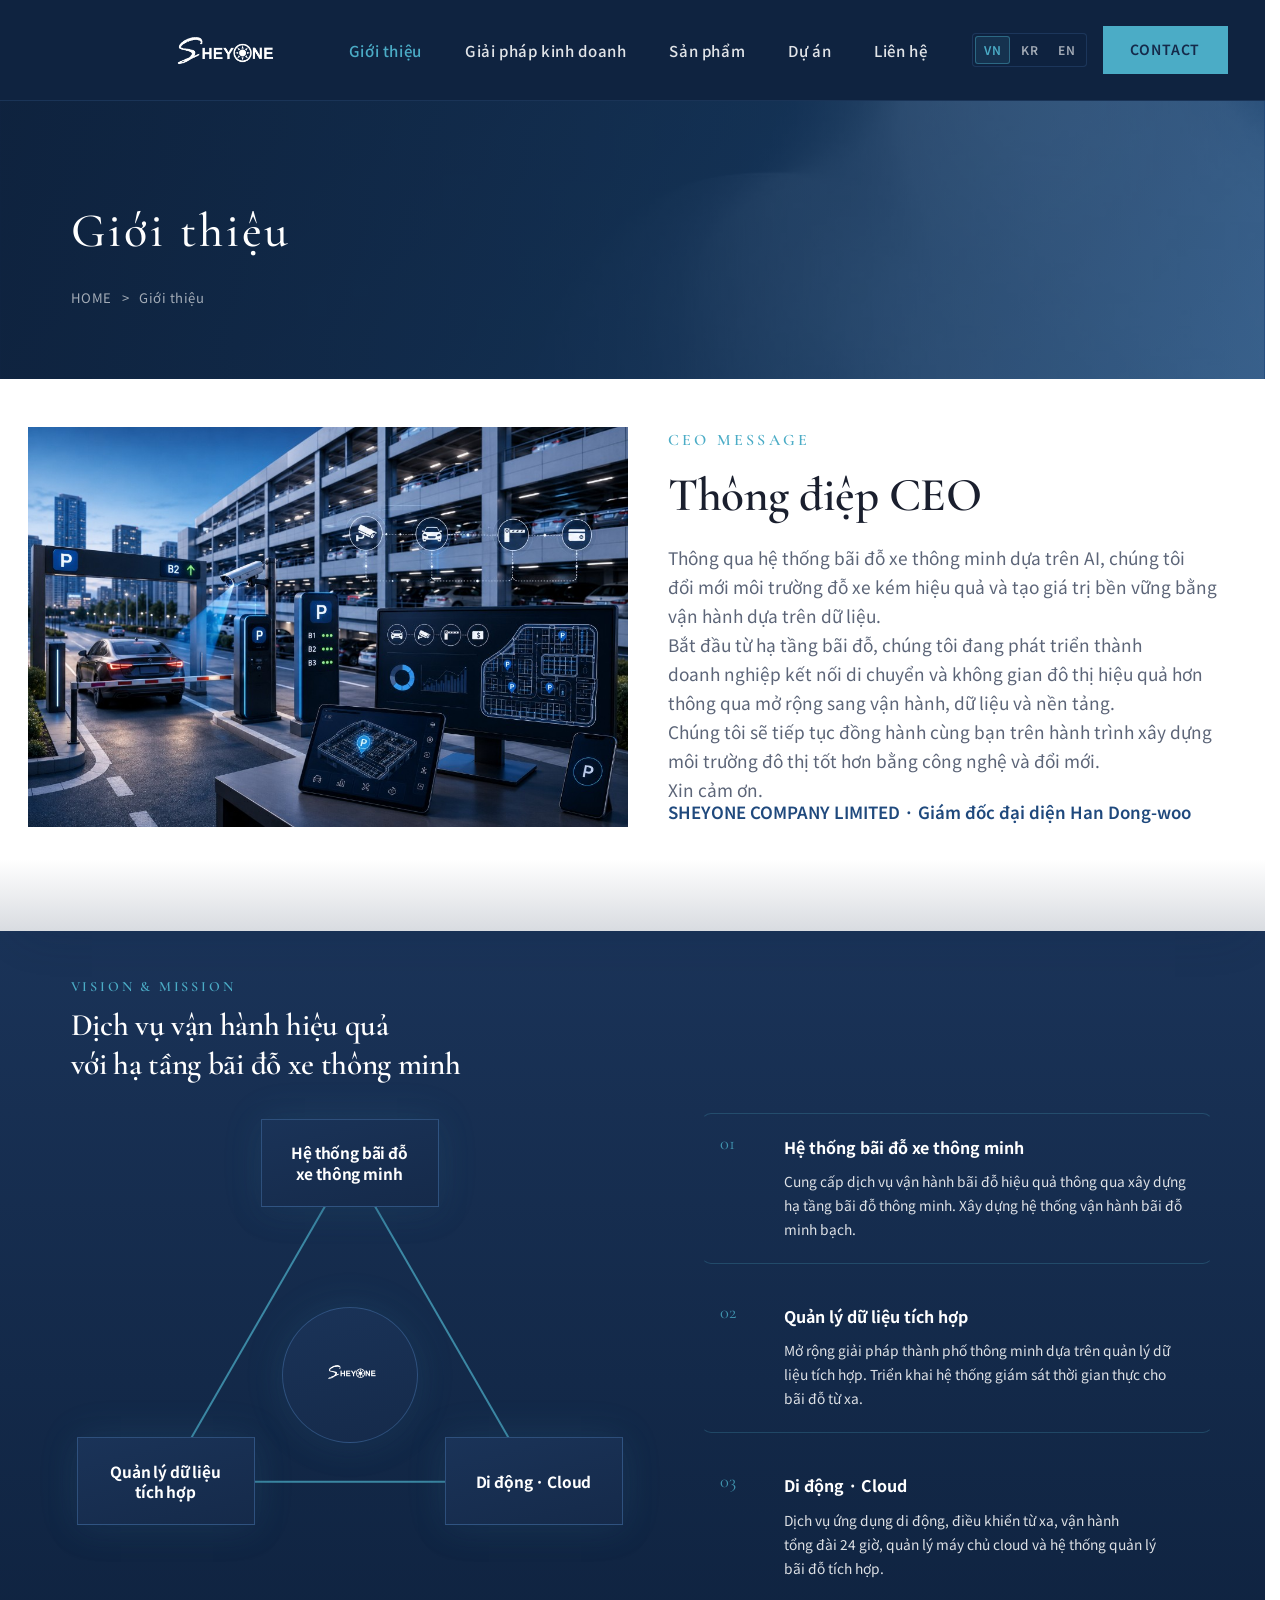
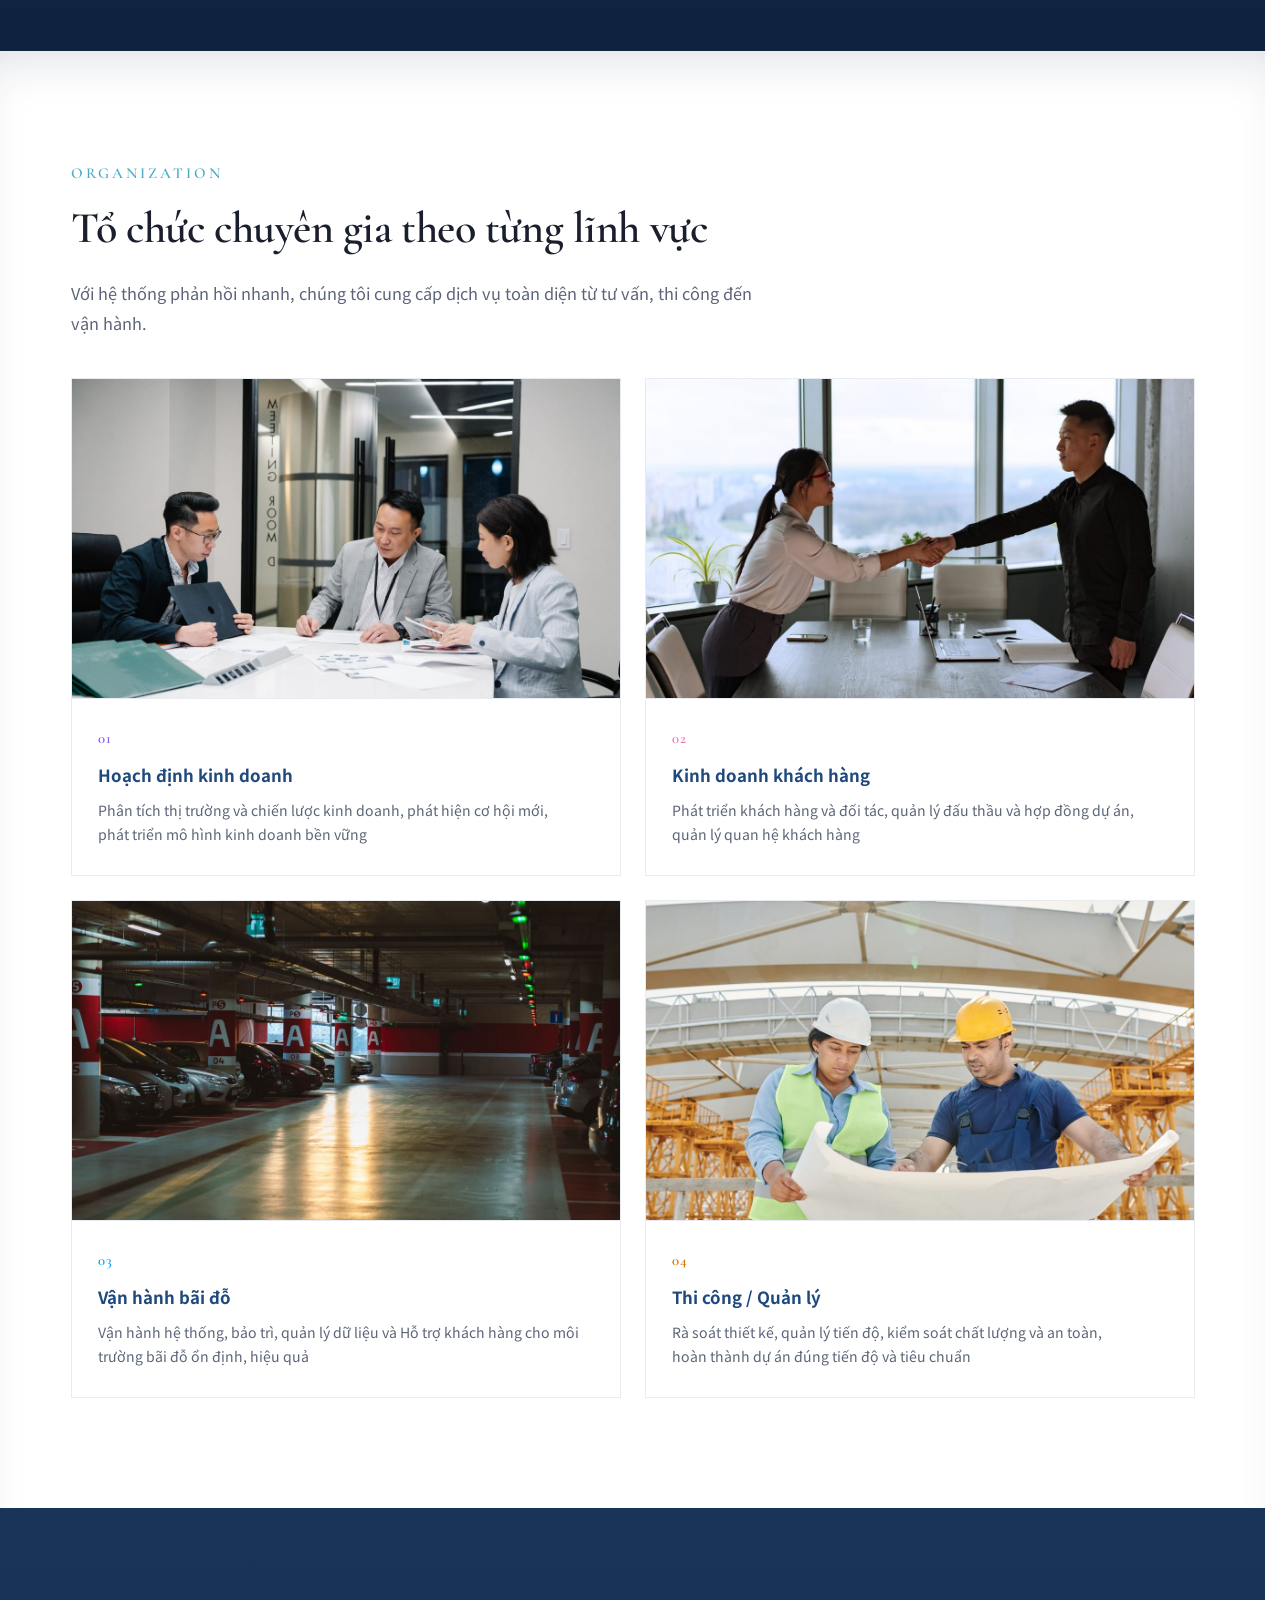
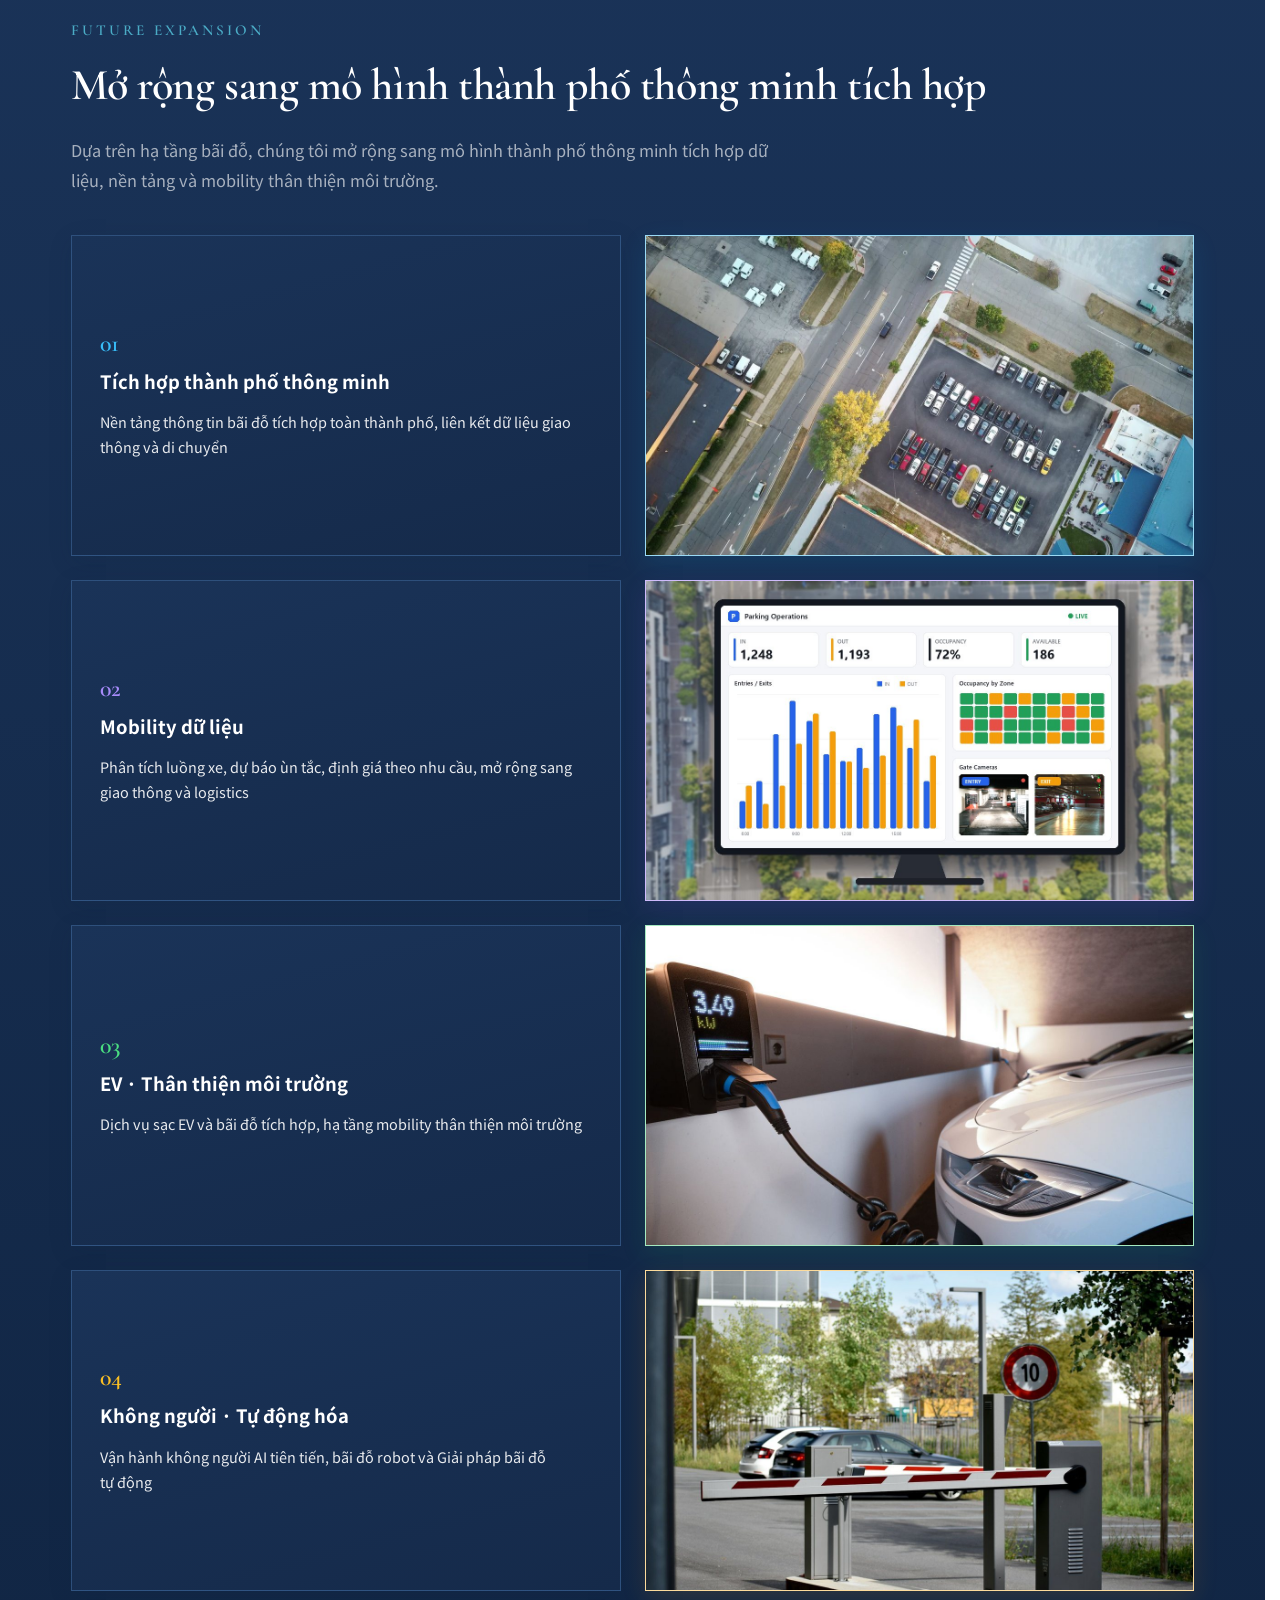
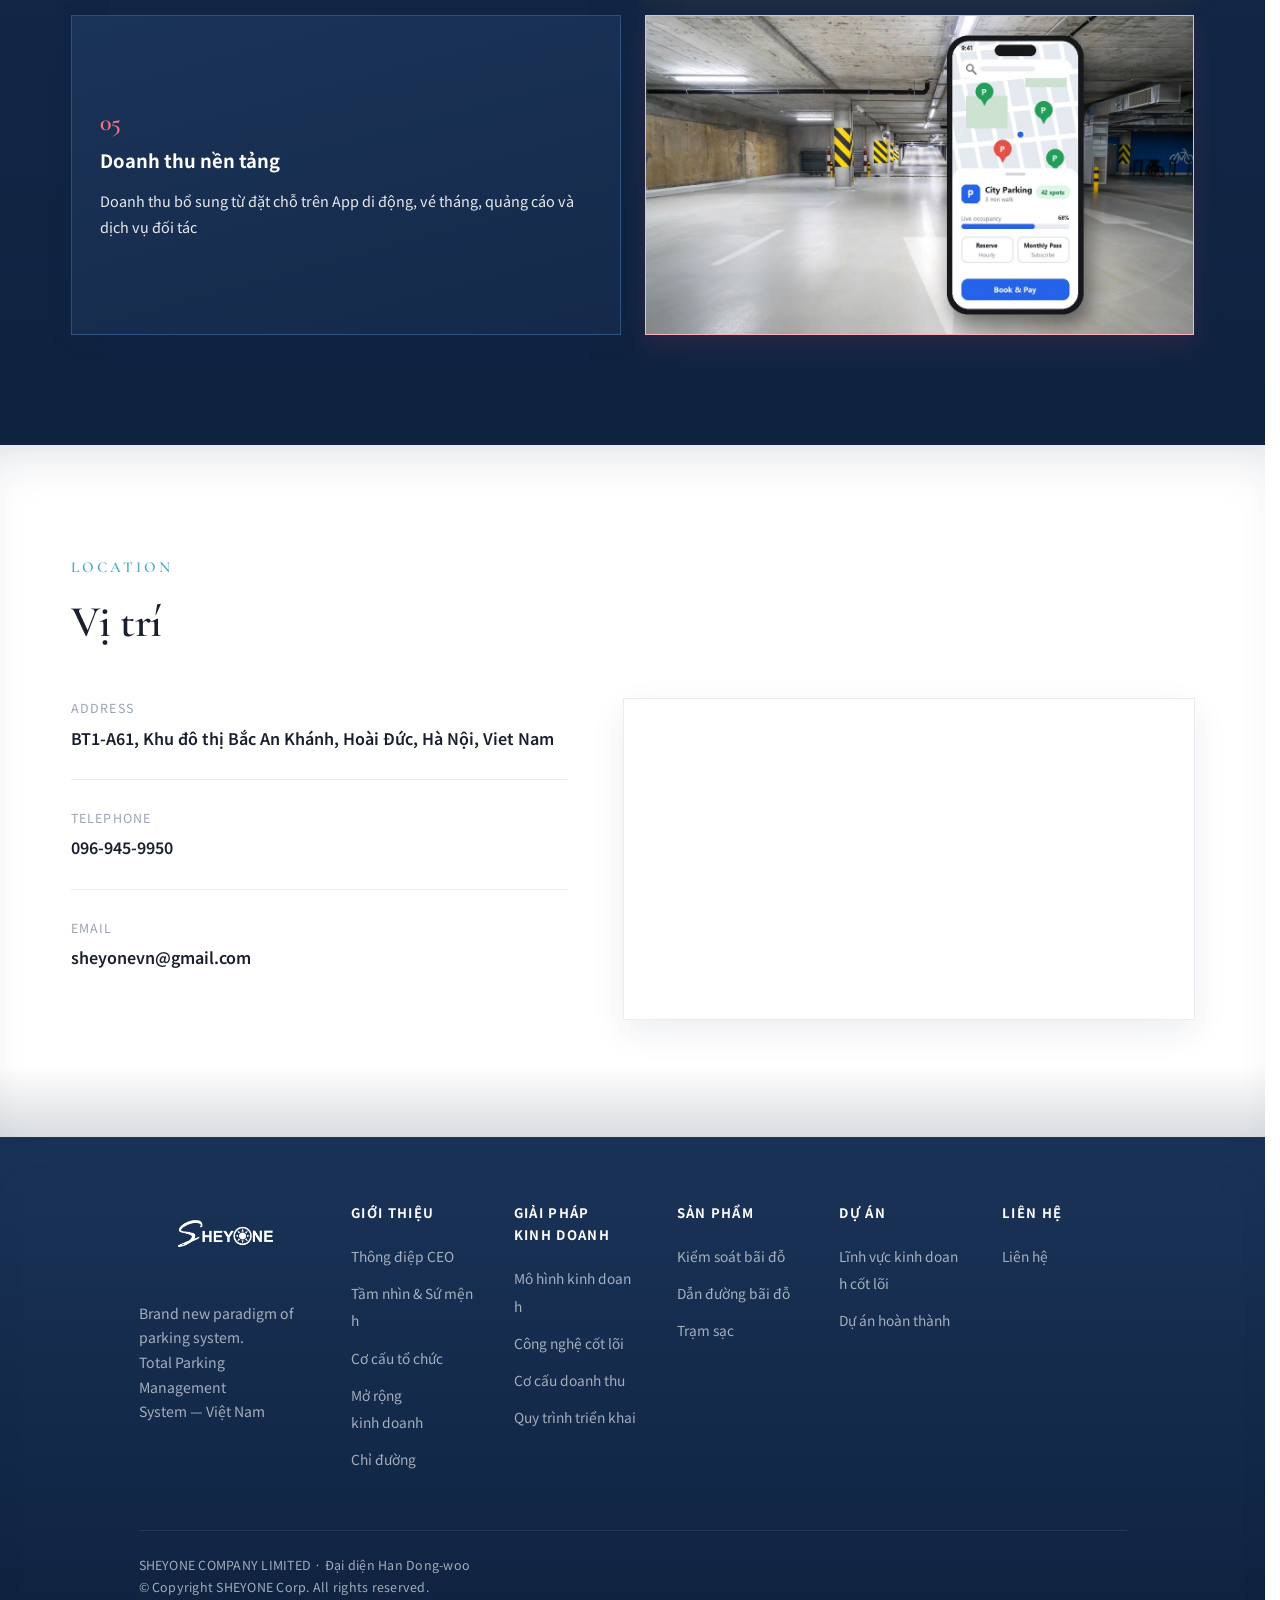
==== commit f57e9cd1: "Rename home page to index.html and bundle all site assets for GitHub Pages. - test.html -> index.htm" ====
--- a/about.html
+++ b/about.html
@@ -12,7 +12,7 @@
 
   <header class="header">
     <div class="container">
-      <a href="test.html" class="logo"><img src="assets/logo.png" alt="SHEYONE"></a>
+      <a href="index.html" class="logo"><img src="assets/logo.png" alt="SHEYONE"></a>
       <ul class="nav">
         <li>
           <a href="about.html" class="active" data-i18n="nav.about">회사소개</a>
@@ -65,7 +65,7 @@
   <div class="page-header">
     <div class="container">
       <h1 data-i18n="about.breadcrumb">회사소개</h1>
-      <div class="breadcrumb"><a href="test.html" data-i18n="breadcrumb.home">HOME</a> &gt; <span data-i18n="about.breadcrumb">회사소개</span></div>
+      <div class="breadcrumb"><a href="index.html" data-i18n="breadcrumb.home">HOME</a> &gt; <span data-i18n="about.breadcrumb">회사소개</span></div>
     </div>
   </div>
 
@@ -222,7 +222,7 @@
         </article>
         <article class="future-item">
           <figure class="future-item-media">
-            <img src="assets/future/ev-green.jpg" alt="실내 주차장 전기차 충전" width="1200" height="700" loading="lazy">
+            <img src="assets/future/ev-green.jpg" alt="실내 주차장 전기차 충전기와 충전 중인 차량" width="1200" height="700" loading="lazy">
           </figure>
           <div class="future-item-body dark-card">
             <span class="future-item-num">03</span>
@@ -232,7 +232,7 @@
         </article>
         <article class="future-item">
           <figure class="future-item-media">
-            <img src="assets/future/automation.jpg" alt="주차장 입구 자동 차단기" width="1200" height="700" loading="lazy">
+            <img src="assets/future/automation.jpg" alt="주차장 출입구의 자동 차단기와 출입 제어 단말" width="1200" height="700" loading="lazy">
           </figure>
           <div class="future-item-body dark-card">
             <span class="future-item-num">04</span>
--- a/css/style.css
+++ b/css/style.css
@@ -557,6 +557,138 @@
 }
 .card .link:hover { color: var(--accent-teal); }
 
+/* Business areas — visual cards */
+#areas .areas-flow {
+  display: flex;
+  align-items: center;
+  gap: 14px;
+  margin-top: 40px;
+  flex-wrap: wrap;
+}
+
+#areas .areas-flow-step {
+  display: flex;
+  align-items: center;
+  gap: 12px;
+  padding: 10px 16px;
+  background: var(--white);
+  border: 1px solid var(--gray-200);
+  box-shadow: 0 4px 14px rgba(15, 35, 64, 0.06);
+}
+
+#areas .areas-flow-label {
+  font-size: 0.78rem;
+  font-weight: 700;
+  letter-spacing: 0.14em;
+  color: var(--primary);
+}
+
+#areas .areas-flow-chips {
+  display: flex;
+  gap: 6px;
+}
+
+#areas .areas-flow-chips span {
+  display: inline-grid;
+  place-items: center;
+  min-width: 30px;
+  height: 24px;
+  padding: 0 6px;
+  font-family: var(--serif);
+  font-size: 0.8rem;
+  font-weight: 600;
+  color: var(--white);
+  background: var(--accent);
+}
+
+#areas .areas-flow-arrow {
+  flex: 0 0 36px;
+  height: 2px;
+  background: var(--accent);
+  position: relative;
+  opacity: 0.6;
+}
+
+#areas .areas-flow-arrow::after {
+  content: "";
+  position: absolute;
+  right: -1px;
+  top: -4px;
+  border: 5px solid transparent;
+  border-left: 7px solid var(--accent);
+  border-right: 0;
+}
+
+#areas .areas-grid {
+  margin-top: 28px;
+}
+
+#areas .areas-grid .card {
+  display: flex;
+  flex-direction: column;
+  padding: 0;
+  overflow: hidden;
+}
+
+#areas .area-media {
+  position: relative;
+  aspect-ratio: 16 / 10;
+  overflow: hidden;
+  background: linear-gradient(180deg, #f5f8fb 0%, #e9eef4 100%);
+  border-bottom: 1px solid var(--gray-200);
+}
+
+#areas .area-media img,
+#areas .area-media svg {
+  display: block;
+  width: 100%;
+  height: 100%;
+  transition: transform 0.5s ease;
+}
+
+#areas .area-media--photo img { object-fit: cover; }
+
+#areas .area-media--chart { background: var(--white); }
+#areas .area-media--chart svg { padding: 6px 10px; box-sizing: border-box; }
+
+#areas .areas-grid .card:hover .area-media img,
+#areas .areas-grid .card:hover .area-media svg {
+  transform: scale(1.05);
+}
+
+#areas .area-bar {
+  transform-box: fill-box;
+  transform-origin: bottom center;
+  transition: transform 0.4s ease;
+}
+
+#areas .areas-grid .card:hover .area-bar { transform: scaleY(1.04); }
+
+#areas .area-body {
+  padding: 24px 26px 28px;
+}
+
+#areas .area-body .card-num {
+  font-size: 1.4rem;
+  margin-bottom: 8px;
+}
+
+#areas .area-body h3 {
+  font-size: 1.08rem;
+  margin-bottom: 8px;
+}
+
+#areas .area-body p {
+  font-size: 0.86rem;
+  line-height: 1.7;
+}
+
+@media (max-width: 768px) {
+  #areas .areas-flow { gap: 8px; }
+  #areas .areas-flow-arrow { display: none; }
+  #areas .areas-flow-step { padding: 8px 12px; gap: 8px; }
+}
+
 /* Dark cards */
 .cards-grid-dark {
   display: grid;
@@ -620,15 +752,14 @@
 #future .future-stack {
   display: flex;
   flex-direction: column;
-  gap: 28px;
-  margin-top: 48px;
-  max-width: 920px;
+  gap: 24px;
+  margin-top: 40px;
 }
 
 #future .future-item {
   display: grid;
-  grid-template-columns: minmax(0, 1fr) minmax(240px, 380px);
-  gap: 28px;
+  grid-template-columns: repeat(2, minmax(0, 1fr)); /* same split as .org-grid */
+  gap: 24px;
   align-items: stretch;
 }
 
@@ -642,6 +773,7 @@
 
 #future .future-item-media {
   margin: 0;
+  aspect-ratio: 12 / 7;
   overflow: hidden;
   border: 1px solid rgba(255, 255, 255, 0.25);
   line-height: 0;
@@ -695,7 +827,6 @@
   display: block;
   width: 100%;
   height: 100%;
-  min-height: 200px;
   object-fit: cover;
 }
 
@@ -743,10 +874,6 @@
 
   #future .future-item-media {
     order: 1;
-  }
-
-  #future .future-item-media img {
-    min-height: 180px;
   }
 
   #future .future-item-body {
@@ -2010,10 +2137,12 @@
 
 #business .solution-row-content {
   display: grid;
-  grid-template-columns: minmax(0, 1fr) minmax(200px, 300px);
-  gap: 32px;
+  grid-template-columns: minmax(0, 1fr) minmax(320px, 480px);
+  gap: 40px;
   align-items: center;
 }
+
+#business .solution-row-body p { line-height: 2; }
 
 #business .solution-row-media {
   margin: 0;
@@ -2496,7 +2625,7 @@
   .footer-grid { grid-template-columns: repeat(3, minmax(0, 1fr)); }
   .project-grid { grid-template-columns: 1fr; }
   #business .solution-row-content {
-    grid-template-columns: minmax(0, 1fr) minmax(180px, 260px);
+    grid-template-columns: minmax(0, 1fr) minmax(240px, 360px);
     gap: 24px;
   }
   #process .process-layout {
@@ -2535,7 +2664,7 @@
     gap: 20px;
   }
   #business .solution-row-media {
-    max-width: 360px;
+    max-width: 100%;
   }
   #process .process-layout {
     grid-template-columns: 1fr;
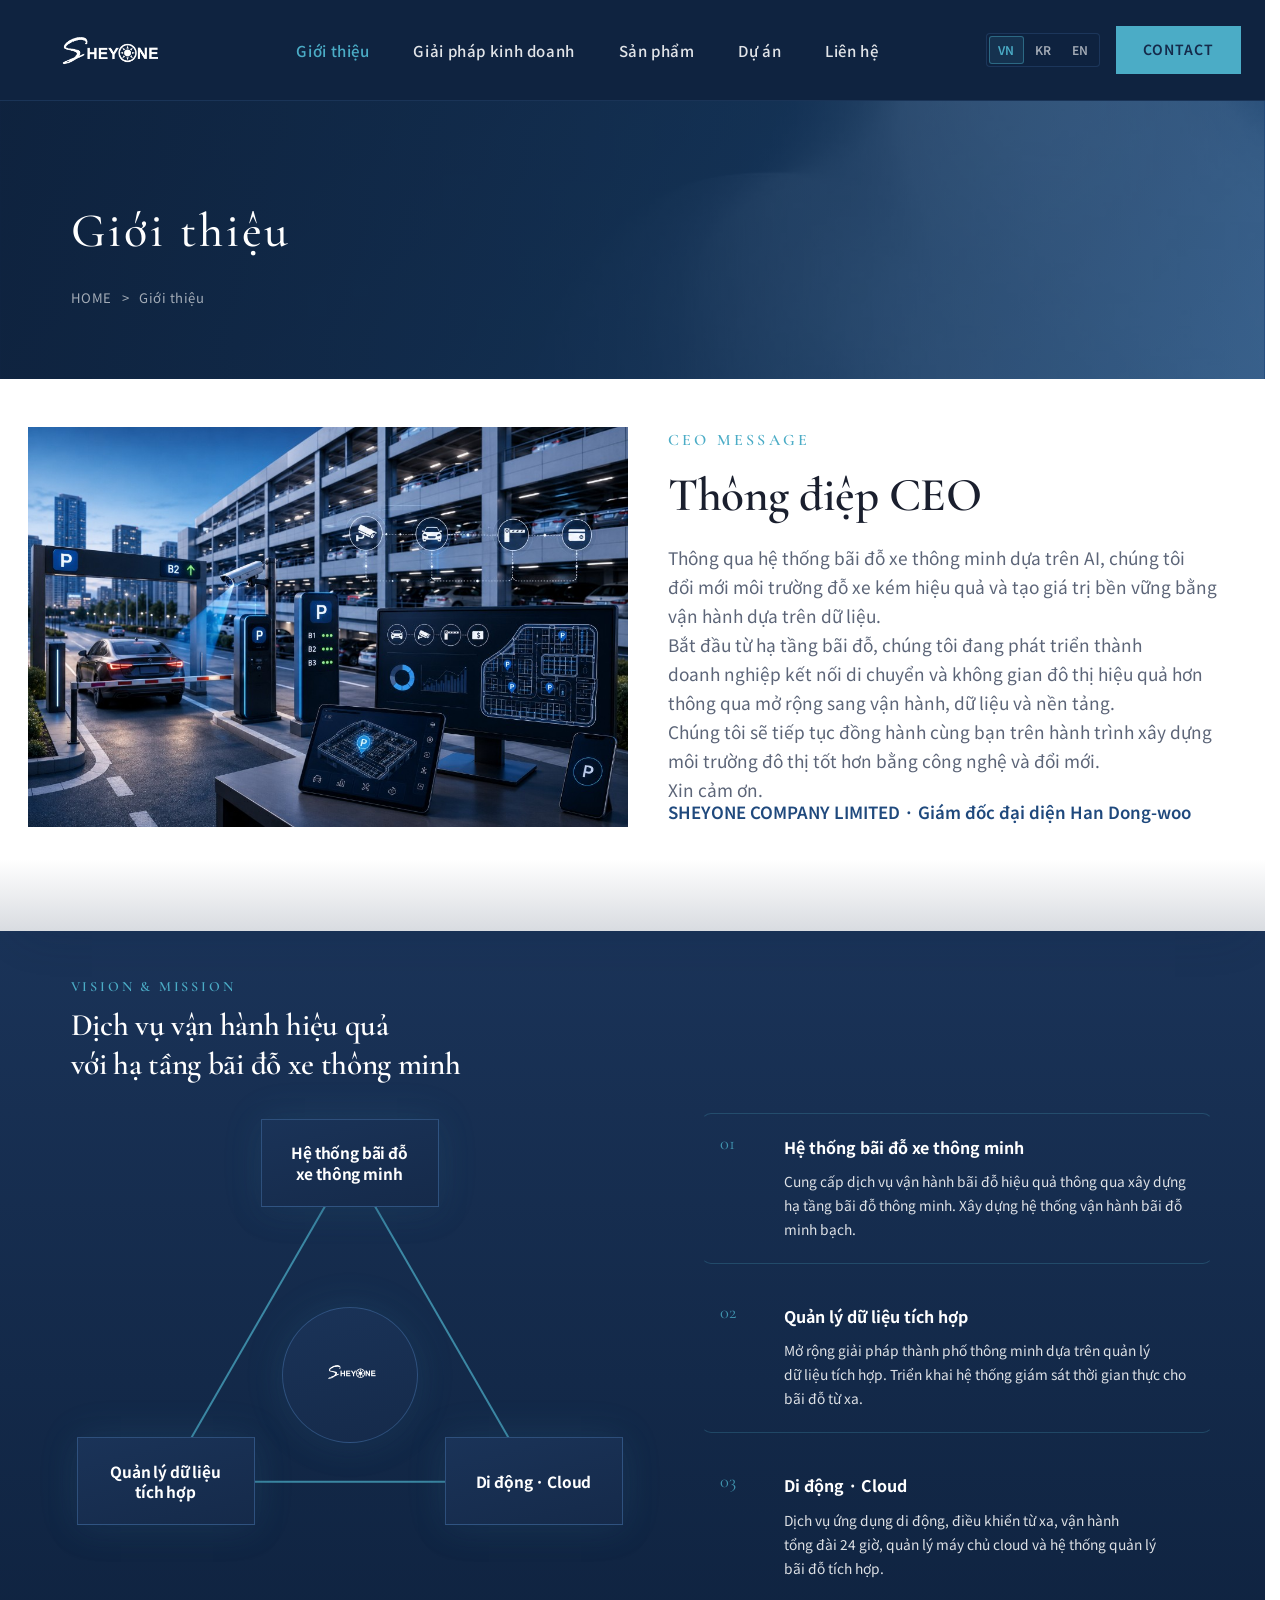
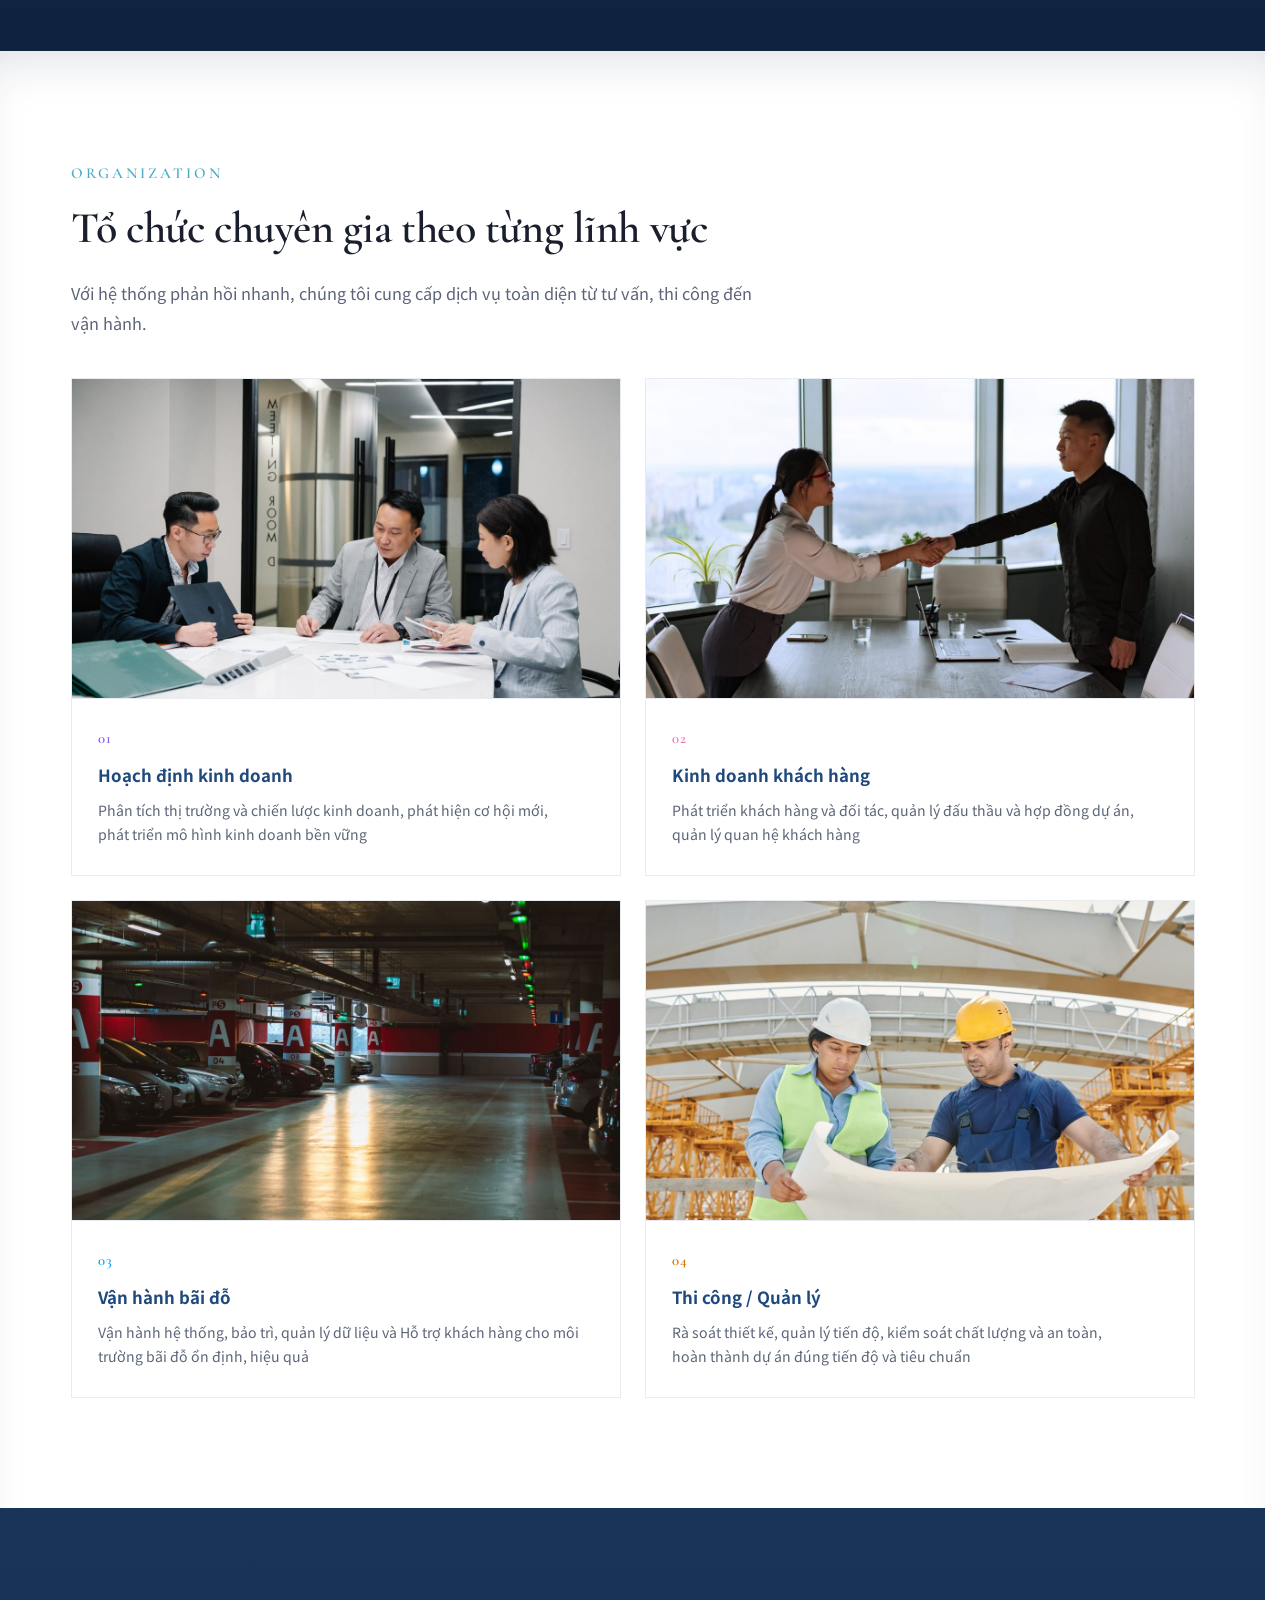
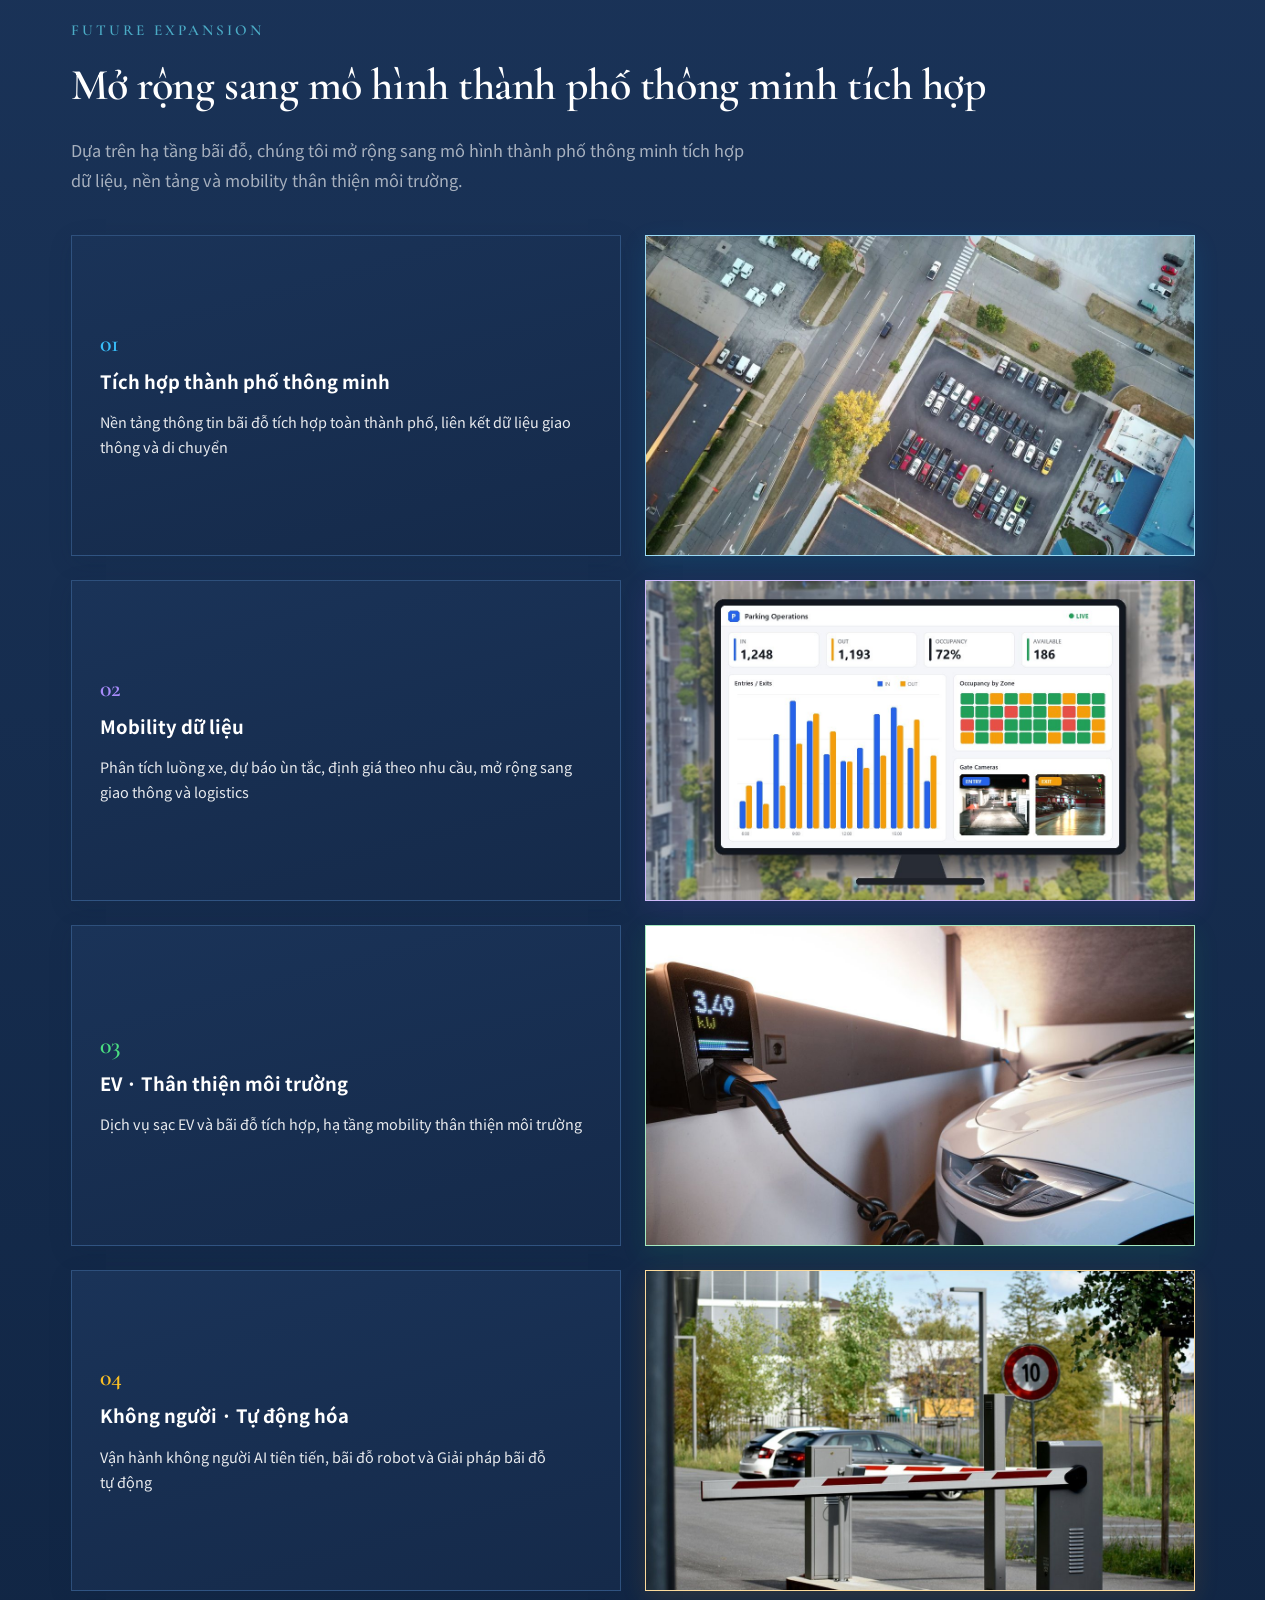
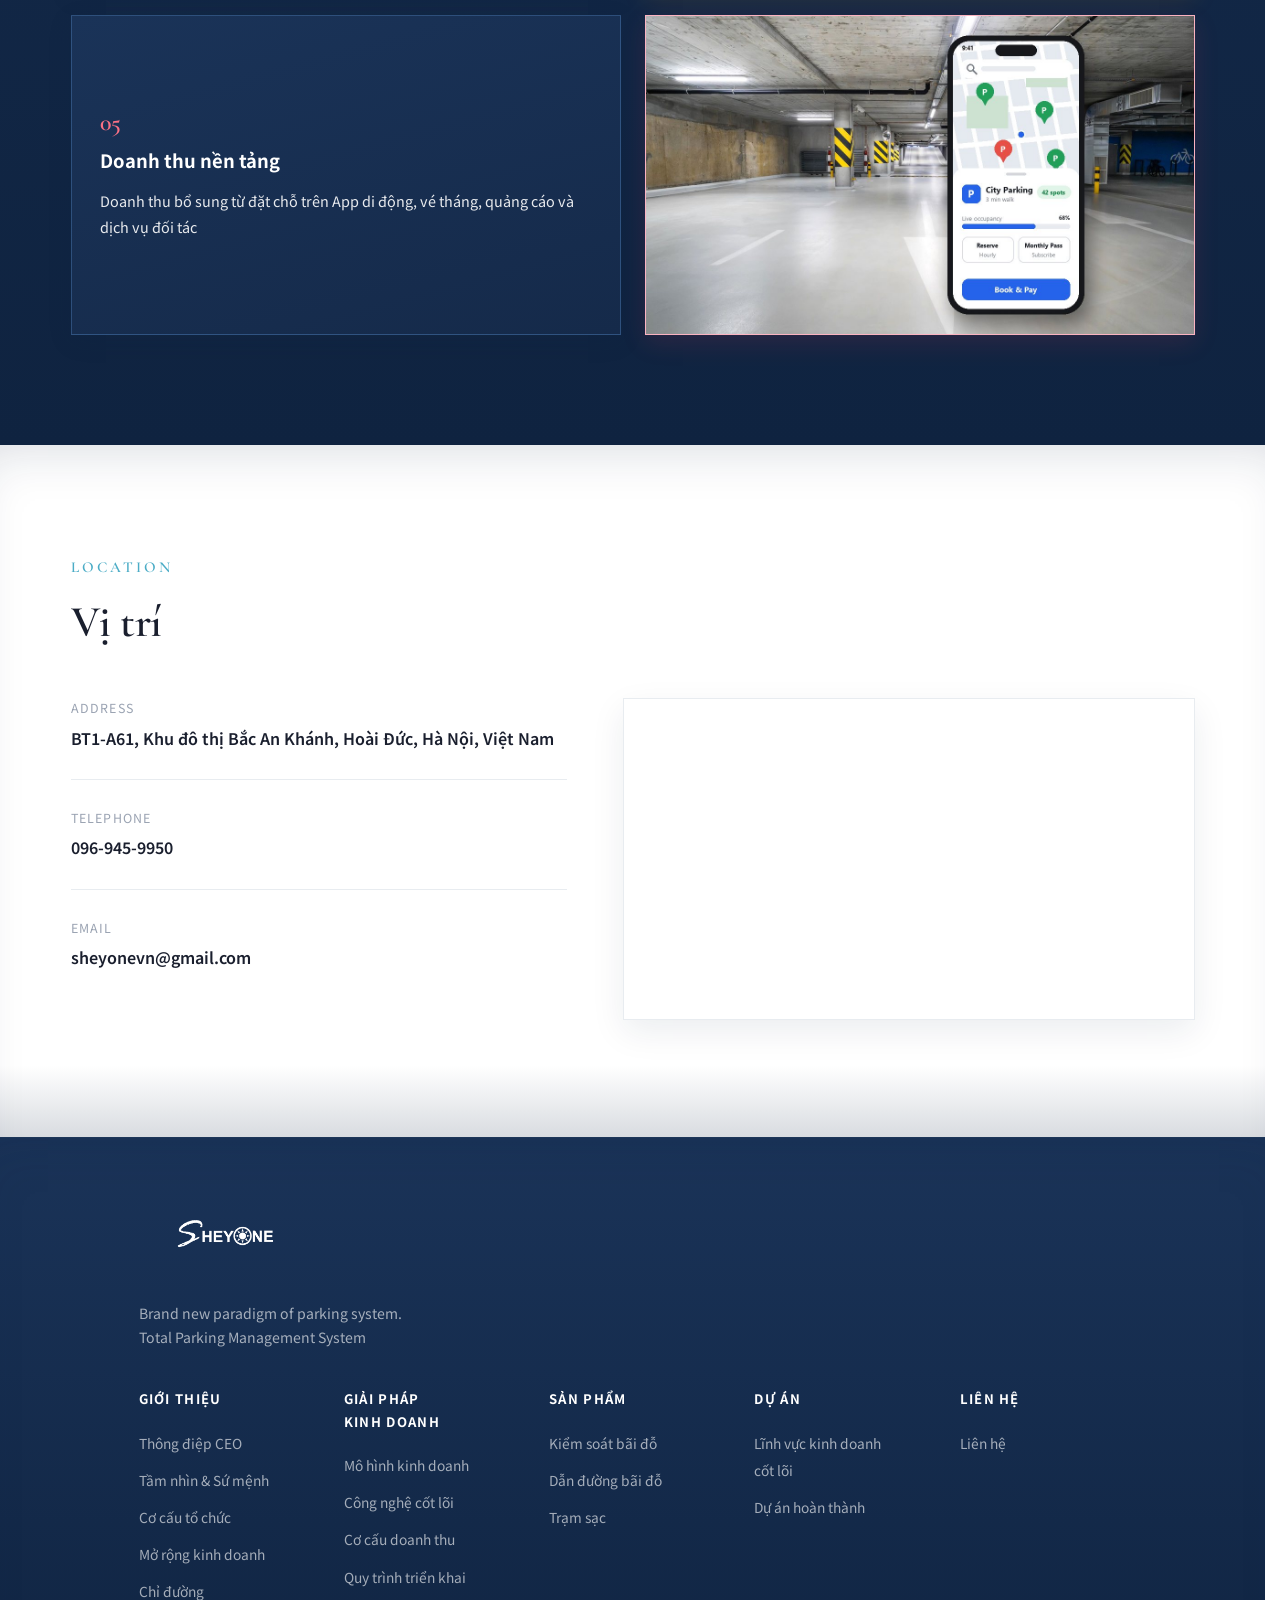
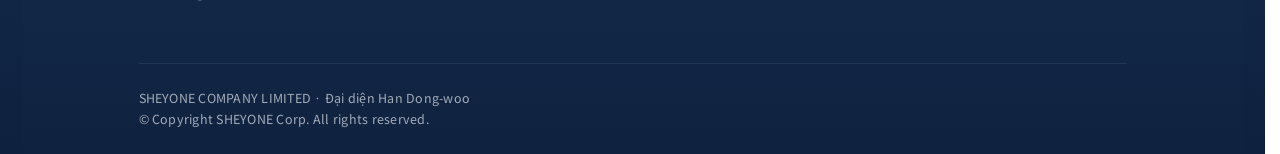
==== commit 7d82814f: "Fix text overflows and header fit across languages; tidy footer tagline. - Vietnamese: let long keep" ====
--- a/about.html
+++ b/about.html
@@ -260,7 +260,7 @@
       <h2 class="section-title" data-i18n="about.loc.title">오시는 길</h2>
       <div class="contact-grid">
         <div>
-          <div class="info-item"><div><div class="label" data-i18n="label.address">Address</div><div class="value">BT1-A61, Khu đô thị Bắc An Khánh, Hoài Đức, Hà Nội, Viet Nam</div></div></div>
+          <div class="info-item"><div><div class="label" data-i18n="label.address">Address</div><div class="value">BT1-A61, Khu đô thị Bắc An Khánh, Hoài Đức, Hà Nội, Việt Nam</div></div></div>
           <div class="info-item"><div><div class="label" data-i18n="label.telephone">Telephone</div><div class="value">096-945-9950</div></div></div>
           <div class="info-item"><div><div class="label" data-i18n="label.email">Email</div><div class="value">sheyonevn@gmail.com</div></div></div>
         </div>
--- a/css/style.css
+++ b/css/style.css
@@ -361,6 +361,43 @@
   background: var(--white);
 }
 
+/* Small laptops: the 80%-wide header can't hold logo + nav + CTA in one row */
+@media (min-width: 1025px) and (max-width: 1440px) {
+  .header .container {
+    width: 100%;
+    padding: 0 24px;
+  }
+  .nav { margin: 0 12px; }
+  .nav > li > a { padding: 0 clamp(8px, calc(4.5vw - 38px), 24px); }
+}
+
+/* Tablets: nav no longer fits at any padding — use the menu toggle,
+   keeping the desktop header height, logo and Contact button */
+@media (min-width: 769px) and (max-width: 1024px) {
+  .header .container {
+    width: 100%;
+    padding: 0 24px;
+  }
+  .nav { display: none; }
+  .mobile-toggle { display: flex; }
+  .nav.mobile-open {
+    display: flex;
+    flex-direction: column;
+    position: absolute;
+    top: 100px; left: 0; right: 0;
+    margin: 0;
+    background: var(--dark);
+    padding: 16px;
+    border-bottom: 1px solid rgba(79, 129, 189, 0.2);
+    max-height: calc(100vh - 100px);
+    overflow-y: auto;
+  }
+  .nav.mobile-open .dropdown {
+    position: static; opacity: 1; visibility: visible; transform: none;
+    border: none; padding-left: 16px;
+  }
+}
+
 /* ===== Hero ===== */
 .hero {
   position: relative;
@@ -773,6 +810,8 @@
 
 #future .future-item-media {
   margin: 0;
+  width: 100%; /* when a tall text card stretches the row, don't let aspect-ratio widen the image past its column */
+  min-width: 0;
   aspect-ratio: 12 / 7;
   overflow: hidden;
   border: 1px solid rgba(255, 255, 255, 0.25);
@@ -2554,7 +2593,7 @@
 
 .footer-grid {
   display: grid;
-  grid-template-columns: minmax(0, 1.4fr) repeat(5, minmax(0, 1fr));
+  grid-template-columns: minmax(max-content, 1.4fr) repeat(5, minmax(0, 1fr));
   gap: clamp(24px, 3vw, 48px);
   padding-bottom: 48px;
   border-bottom: 1px solid rgba(255,255,255,0.08);
@@ -2565,7 +2604,16 @@
   width: auto;
   margin-bottom: 24px;
 }
-.footer-brand p { font-size: 0.88rem; line-height: 1.75; max-width: 280px; }
+.footer-brand p { font-size: 0.88rem; line-height: 1.75; white-space: nowrap; } /* one sentence per line */
+@media (max-width: 1280px) {
+  .footer-brand { grid-column: 1 / -1; } /* brand gets its own row above the link columns */
+}
+@media (min-width: 1025px) and (max-width: 1280px) {
+  .footer-grid { grid-template-columns: repeat(5, minmax(0, 1fr)); }
+}
+@media (max-width: 768px) {
+  .footer-brand p { white-space: normal; }
+}
 
 .footer h4 {
   color: var(--white);
@@ -2674,3 +2722,123 @@
     max-width: none;
   }
 }
+
+/* ===== Phone layout (≤768px) ===== */
+@media (max-width: 768px) {
+  :root {
+    --logo-height: 48px;
+    --logo-offset-y: 3px;
+  }
+
+  .header { height: 64px; }
+
+  .header .container {
+    width: 100%;
+    height: 64px;
+    min-height: 64px;
+    max-height: 64px;
+    padding: 0 16px;
+  }
+
+  .logo { height: 64px; }
+
+  .header-cta { gap: 10px; }
+  .header-cta .btn { display: none; } /* contact stays reachable via the floating button */
+
+  .nav.mobile-open {
+    top: 64px;
+    max-height: calc(100vh - 64px);
+    overflow-y: auto;
+  }
+
+  .section[id] { scroll-margin-top: 64px; }
+
+  .container { padding: 0 20px; }
+
+  /* Comparison table → stacked cards */
+  .tech-table,
+  .tech-table tbody,
+  .tech-table tr,
+  .tech-table td {
+    display: block;
+    width: 100%;
+  }
+  .tech-table thead { display: none; }
+  .tech-table tr {
+    margin-bottom: 14px;
+    border: 1px solid var(--gray-200);
+    background: var(--white);
+  }
+  .tech-table tr:nth-child(even) td { background: transparent; }
+  .tech-table td {
+    border-bottom: none;
+    padding: 6px 18px;
+  }
+  .tech-table td:first-child {
+    padding-top: 16px;
+    font-size: 1rem;
+  }
+  .tech-table td:nth-child(2) { color: var(--gray-600); }
+  .tech-table td:last-child { padding-bottom: 16px; }
+  .tech-table td:last-child::before {
+    content: '→ ';
+    color: var(--accent);
+    font-weight: 700;
+  }
+
+  .project-grid { grid-template-columns: minmax(0, 1fr); }
+  .project-card {
+    padding: 24px 20px;
+    overflow-wrap: anywhere;
+  }
+
+  .float-cta {
+    right: 14px;
+    bottom: 14px;
+    gap: 8px;
+  }
+  .float-btn {
+    width: 44px;
+    height: 44px;
+  }
+}
+
+/* CEO block: stack image + message instead of the fixed 600px column */
+@media (max-width: 1024px) {
+  #ceo .about-split { grid-template-columns: minmax(0, 1fr); }
+  #ceo .about-image { width: 100%; max-width: 600px; }
+  #ceo .ceo-message-text { height: auto; }
+  #ceo .ceo-message-paragraphs { gap: 16px; }
+}
+
+@media (max-width: 768px) {
+  /* let grid items shrink below their content width */
+  .cards-grid, .cards-grid-dark, .revenue-grid, .values-row, .org-grid {
+    grid-template-columns: minmax(0, 1fr);
+  }
+  .cards-grid > *, .cards-grid-dark > *, .revenue-grid > *, .values-row > *, .org-grid > * {
+    min-width: 0;
+  }
+  .card h3, .dark-card h3, .section-title { overflow-wrap: break-word; }
+
+  .tech-table td { box-sizing: border-box; }
+}
+
+@media (max-width: 768px) {
+  /* Headings: smaller on phones so Vietnamese keep-together phrases (lang.js) fit;
+     overflow-wrap is a last-resort fallback for any phrase still wider than the screen */
+  html body .section-title,
+  html[lang] body .section-title {
+    font-size: clamp(22px, 6.6vw, 30px);
+    overflow-wrap: anywhere;
+  }
+}
+
+@media (max-width: 768px) {
+  /* stacked table cards inside dark sections */
+  .section-stripe-dark .tech-table tr {
+    background: rgba(255, 255, 255, 0.05);
+    border-color: rgba(255, 255, 255, 0.14);
+  }
+  .section-stripe-dark .tech-table td:nth-child(2) { color: var(--text-muted); }
+}
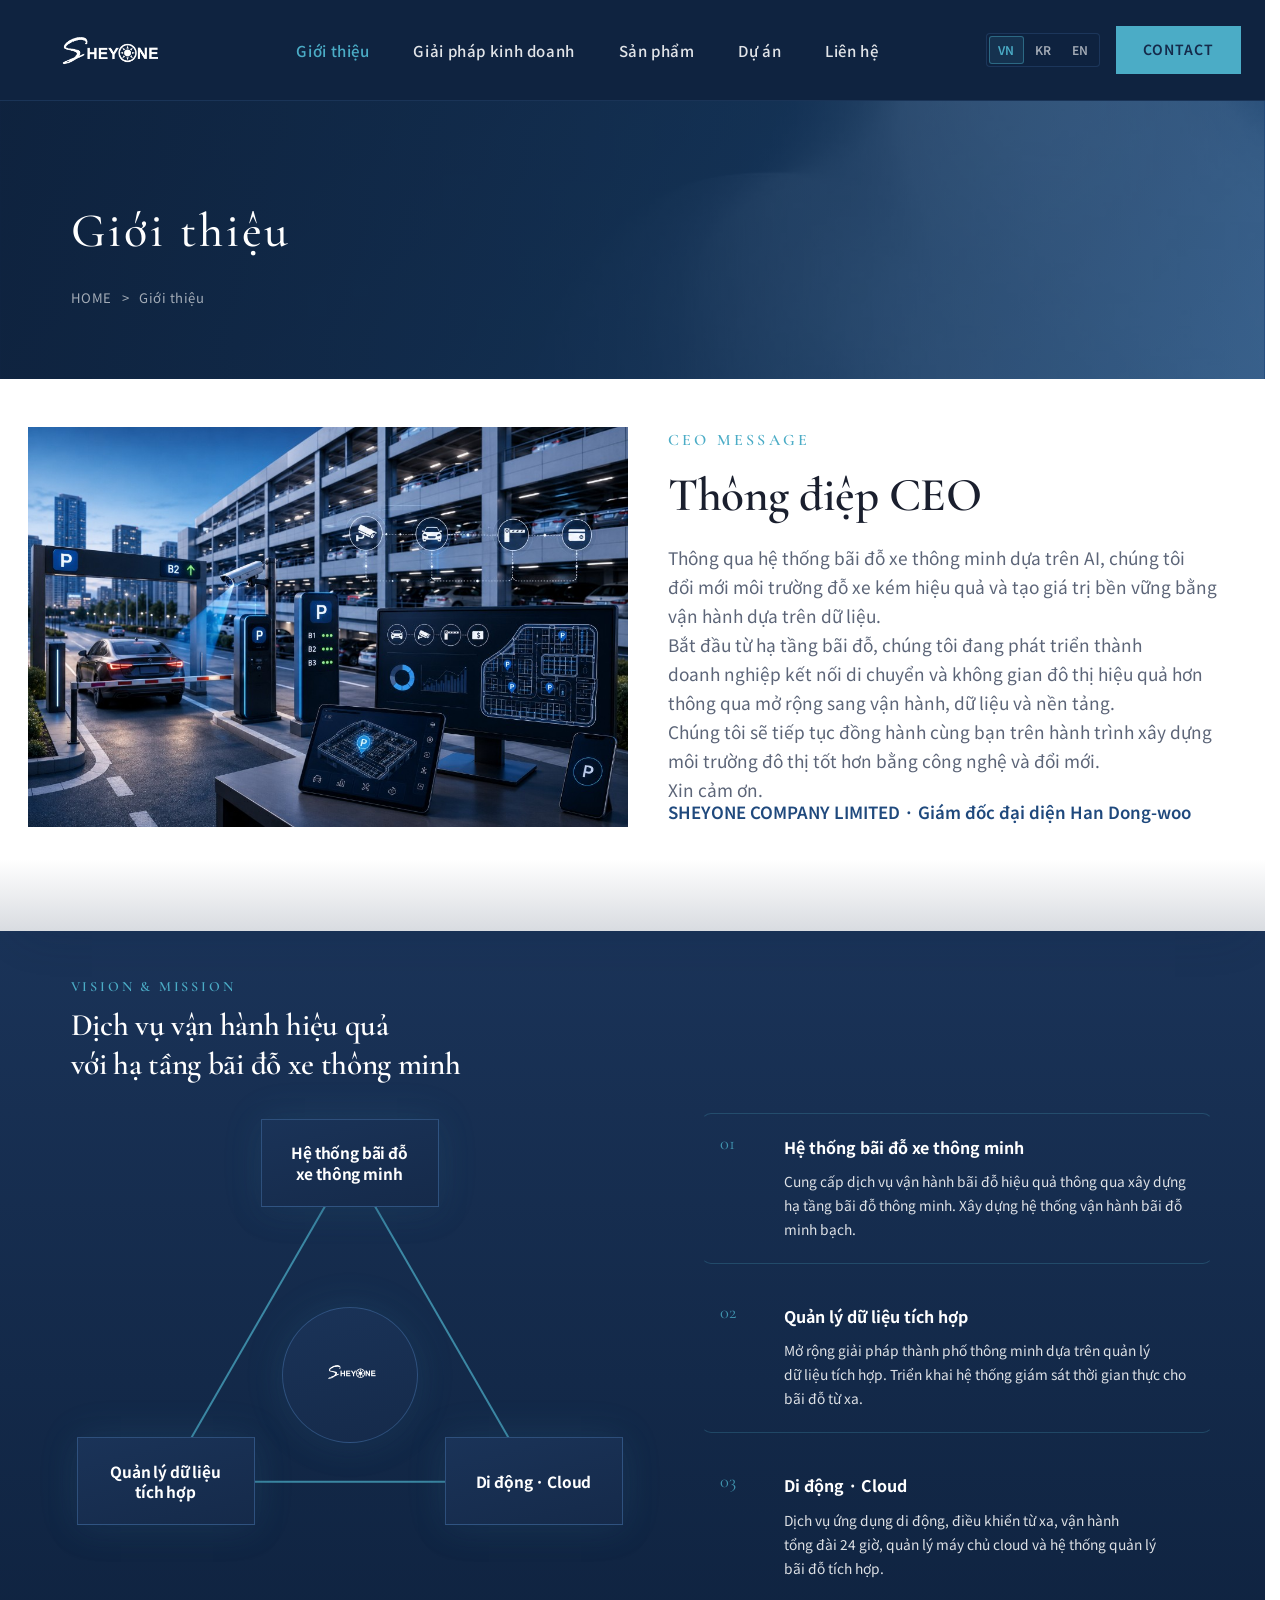
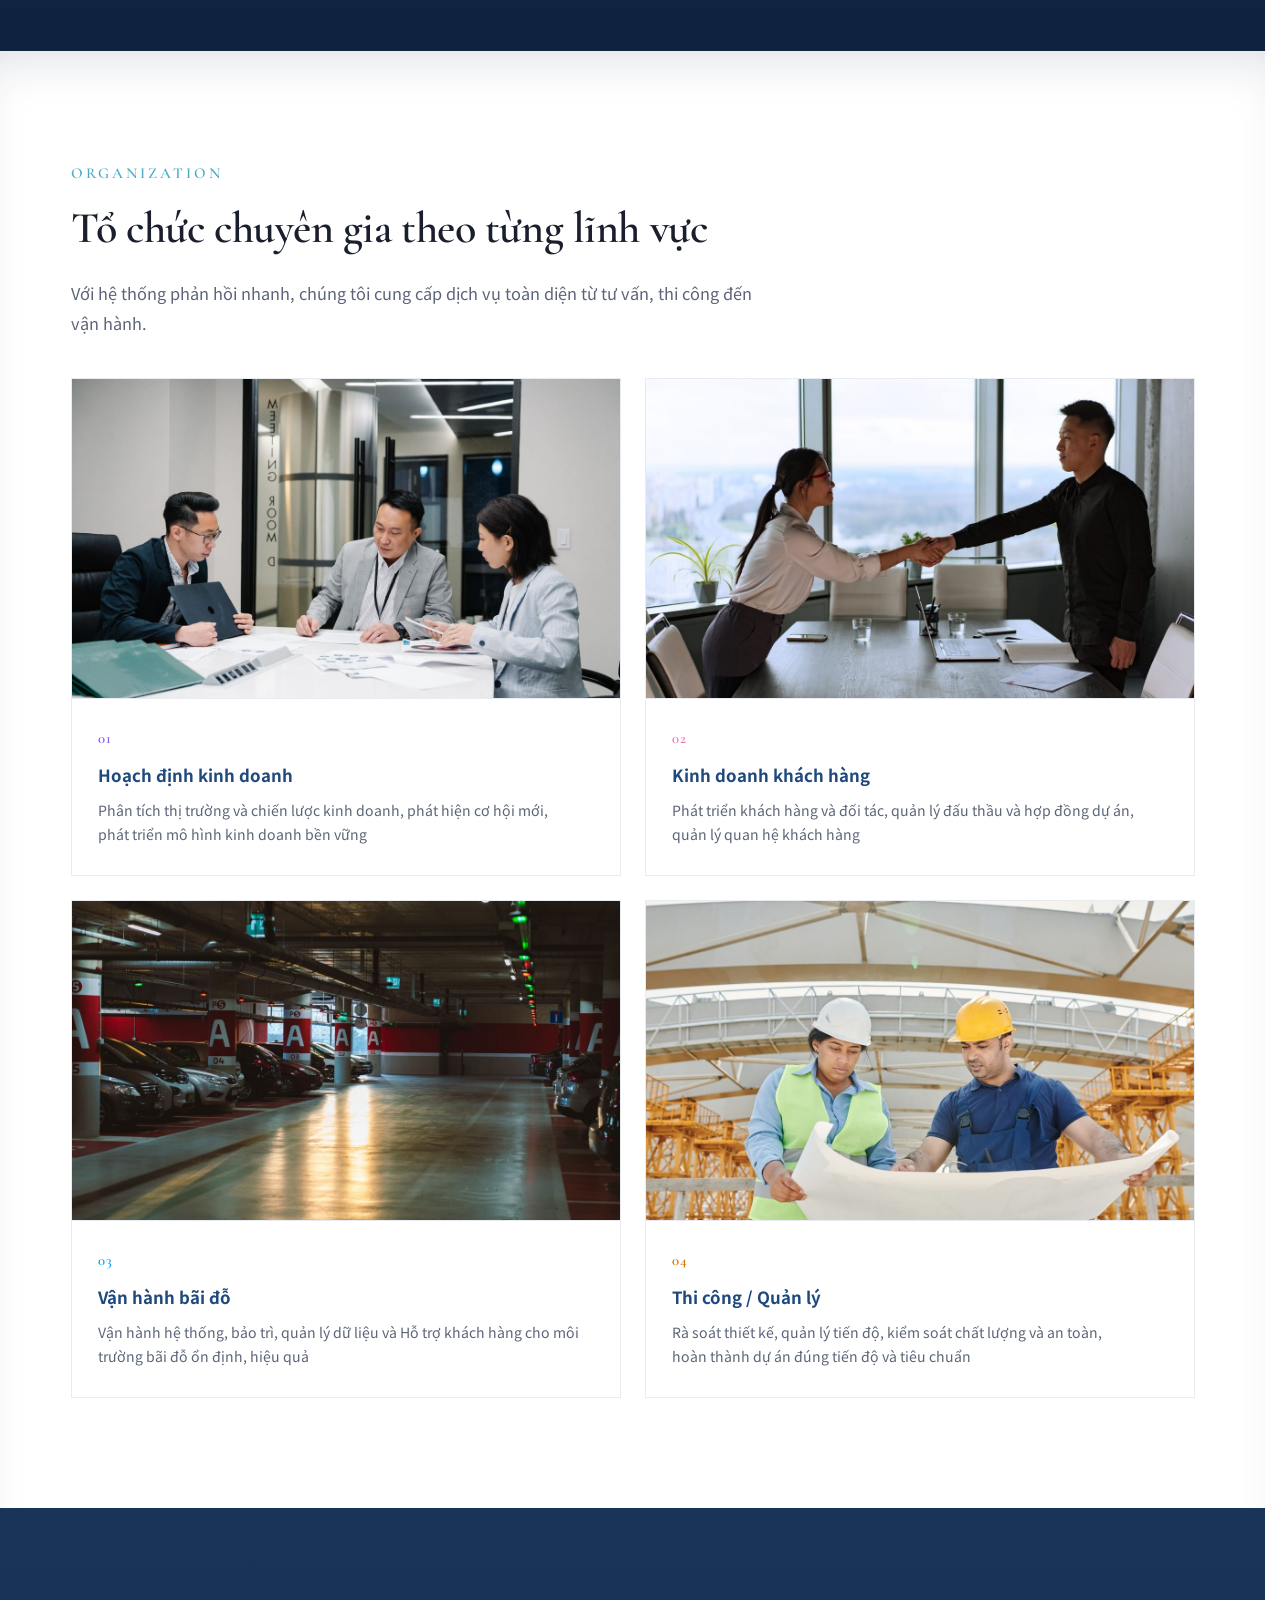
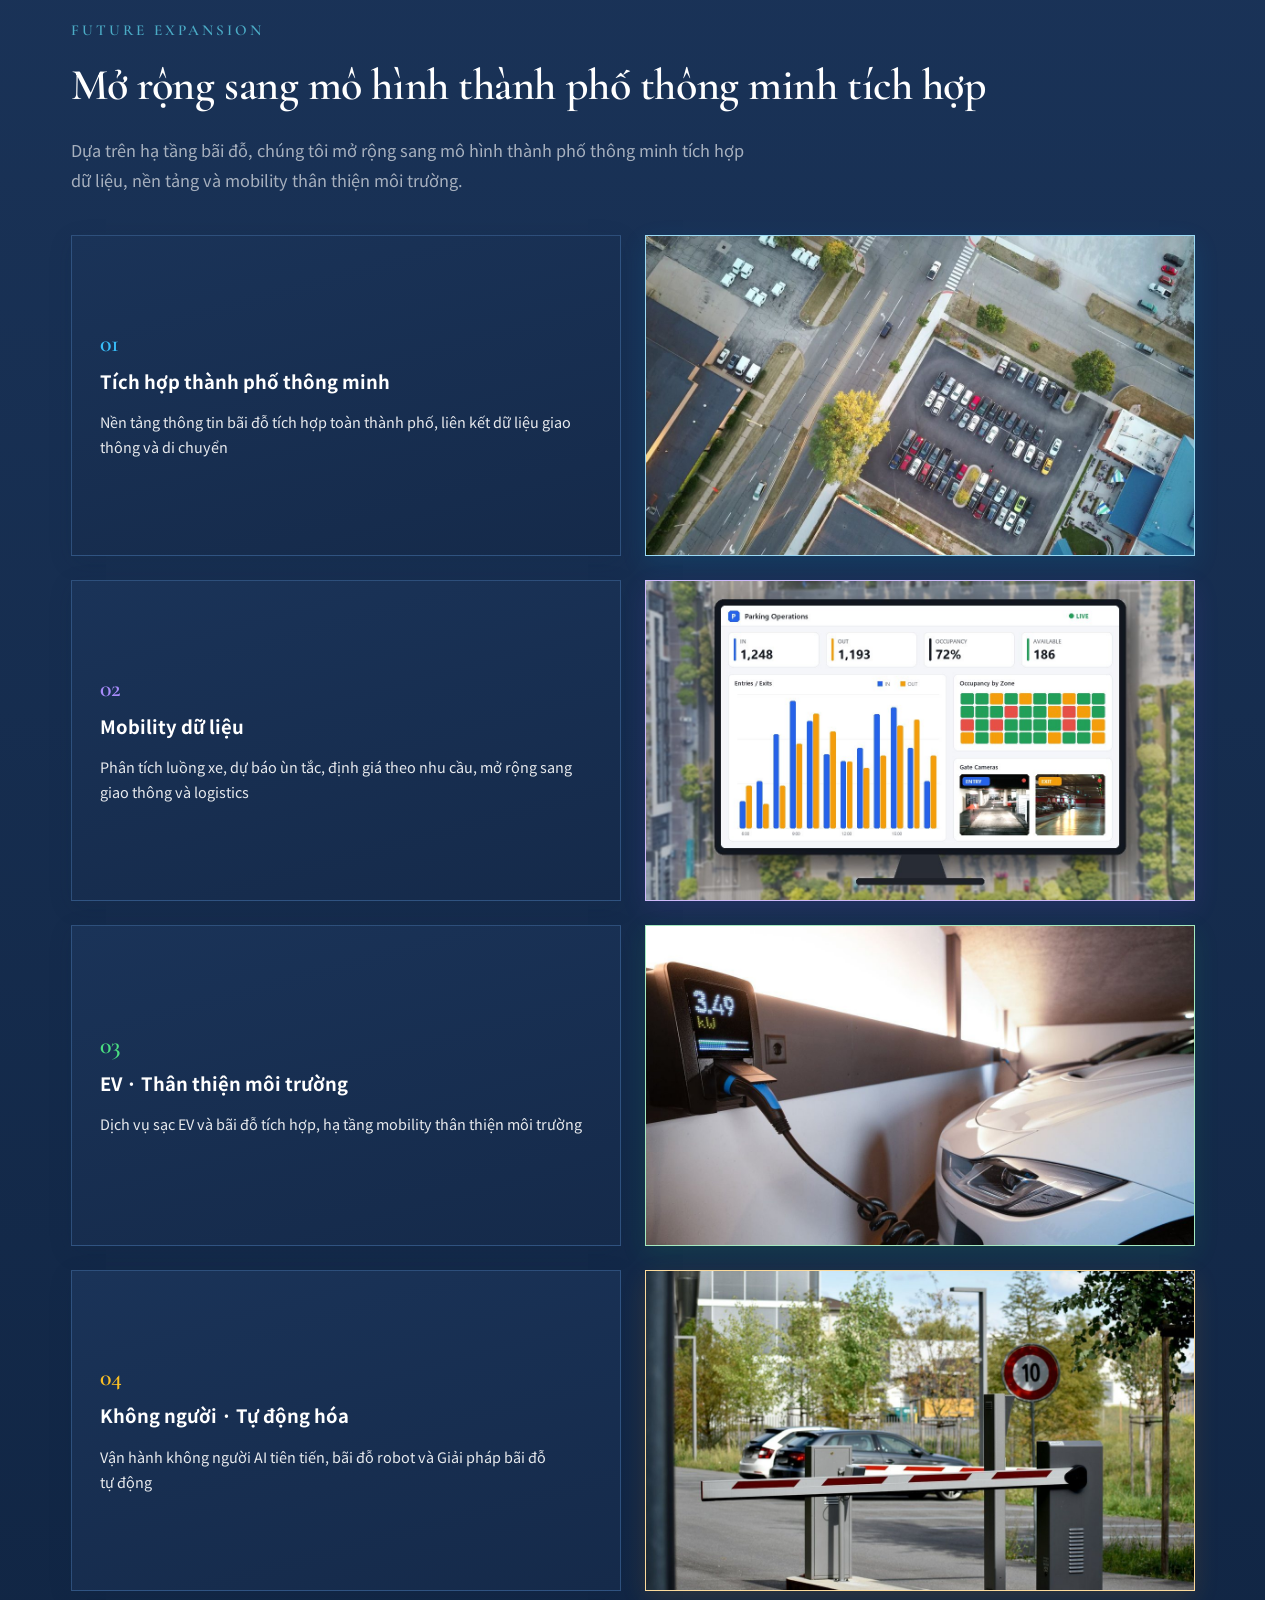
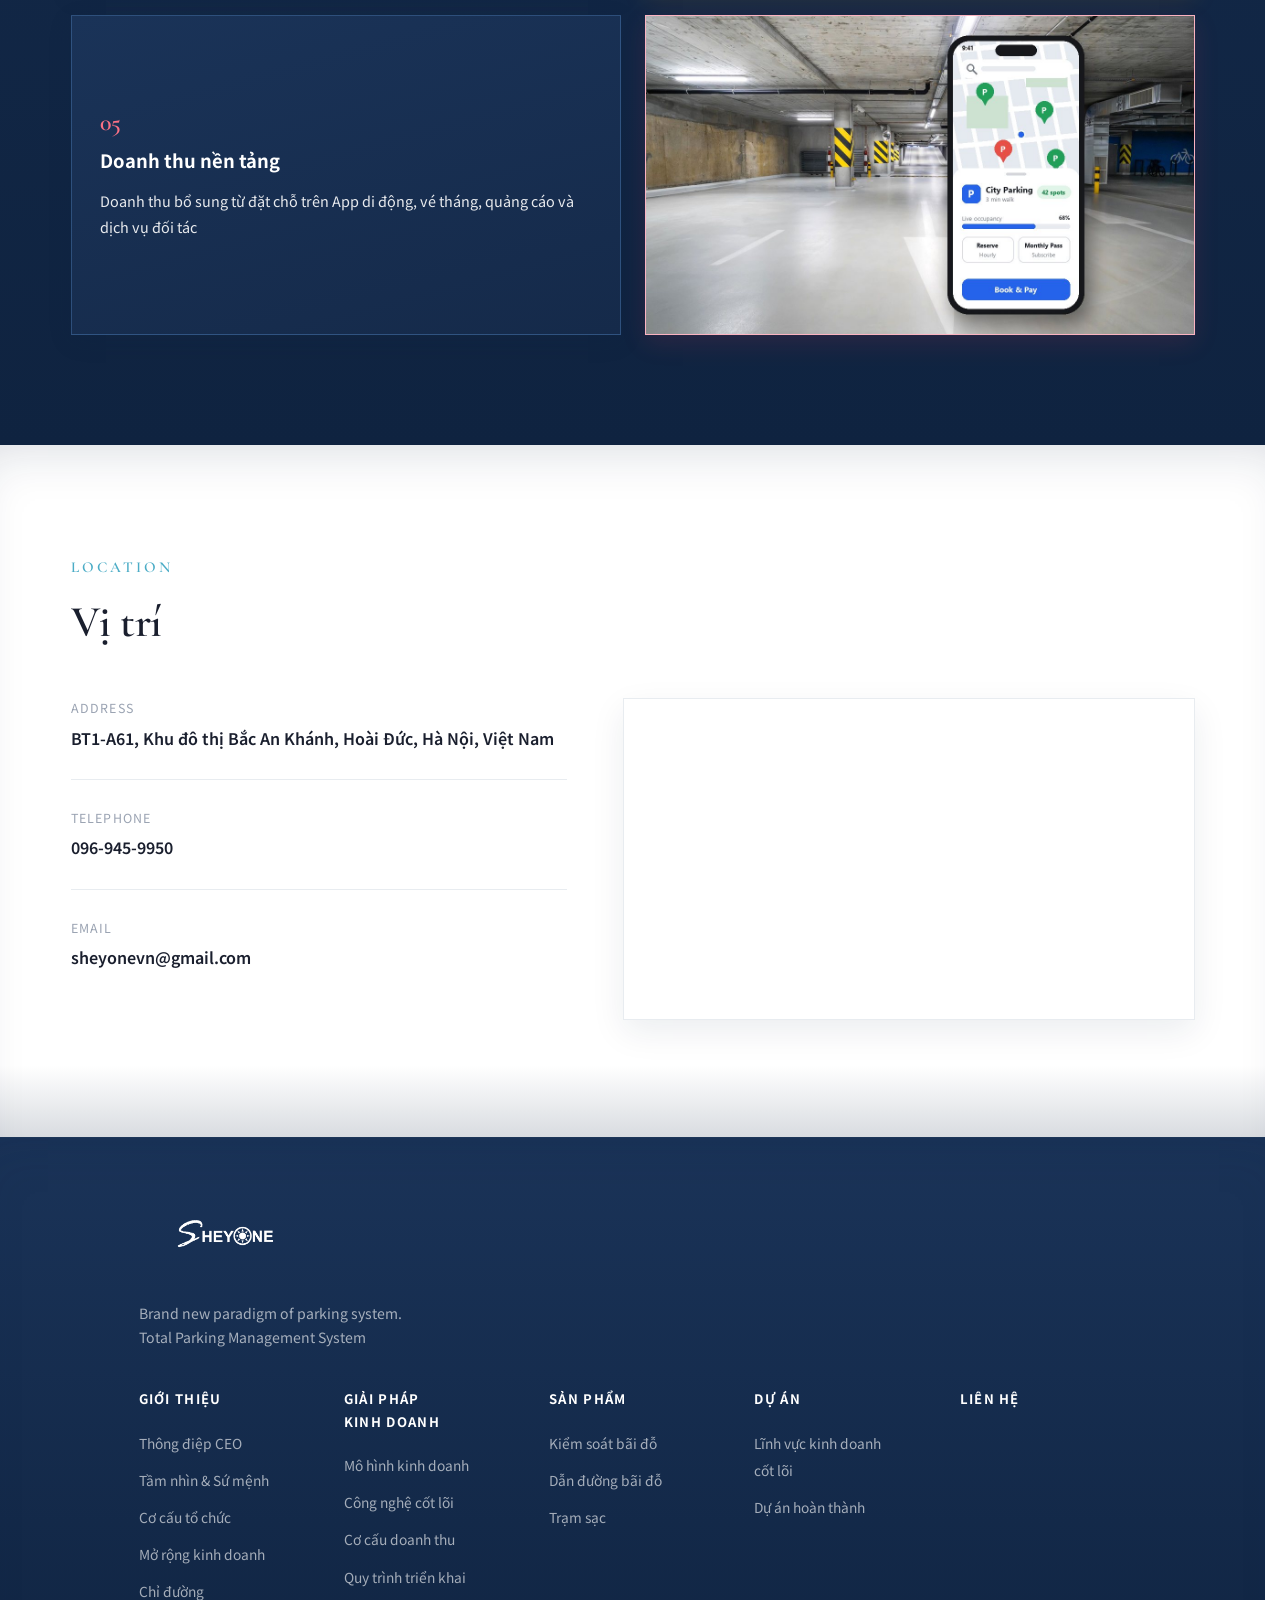
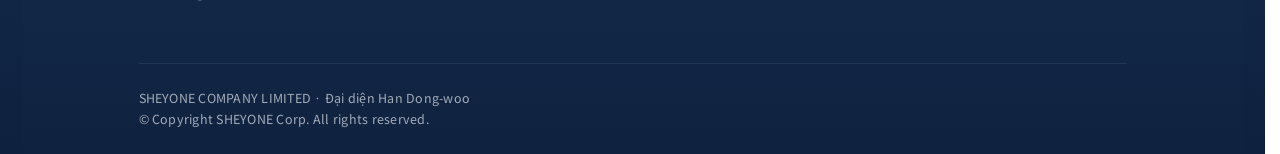
==== commit 5951897a: "Tidy the footer: Customer Center on one row, logo and tagline aligned. - Home footer gets 6 columns " ====
--- a/about.html
+++ b/about.html
@@ -5,6 +5,7 @@
   <meta name="viewport" content="width=device-width, initial-scale=1.0">
   <title>회사소개 | SHEYONE</title>
   <link href="https://fonts.googleapis.com/css2?family=Cormorant+Garamond:wght@500;600;700&family=Noto+Sans+KR:wght@400;500;600;700&display=swap" rel="stylesheet">
+  <script>document.documentElement.classList.add('lang-pending');setTimeout(function(){document.documentElement.classList.remove('lang-pending');},3000);</script>
   <link rel="stylesheet" href="css/style.css">
   <link rel="stylesheet" href="css/lang.css">
 </head>
@@ -313,10 +314,7 @@
           </ul>
         </div>
         <div>
-          <h4 data-i18n="nav.contact">고객센터</h4>
-          <ul class="footer-links">
-            <li><a href="contact.html" data-i18n="nav.contact">고객센터</a></li>
-          </ul>
+          <h4><a href="contact.html" data-i18n="nav.contact">고객센터</a></h4>
         </div>
       </div>
       <div class="footer-bottom">
--- a/css/style.css
+++ b/css/style.css
@@ -2604,6 +2604,11 @@
   width: auto;
   margin-bottom: 24px;
 }
+/* Side-by-side footer: the logo PNG has transparent padding, so pull it up to
+   line up with the column headings and the tagline with the first links */
+@media (min-width: 1281px) {
+  .footer-brand img { margin-top: -21px; margin-bottom: -12px; }
+}
 .footer-brand p { font-size: 0.88rem; line-height: 1.75; white-space: nowrap; } /* one sentence per line */
 @media (max-width: 1280px) {
   .footer-brand { grid-column: 1 / -1; } /* brand gets its own row above the link columns */
@@ -2622,6 +2627,8 @@
   text-transform: uppercase;
   margin-bottom: 18px;
 }
+.footer h4 a { color: inherit; }
+.footer h4 a:hover { color: var(--accent); }
 .footer-links li { margin-bottom: 10px; }
 .footer-links a { font-size: 0.86rem; }
 .footer-links a:hover { color: var(--accent); }
--- a/css/lang.css
+++ b/css/lang.css
@@ -90,3 +90,9 @@
 html.lang-switching * {
   transition: none !important;
 }
+
+/* Hide the built-in Korean copy until lang.js applies the chosen language */
+html.lang-pending [data-i18n],
+html.lang-pending [data-i18n-html] {
+  visibility: hidden;
+}
